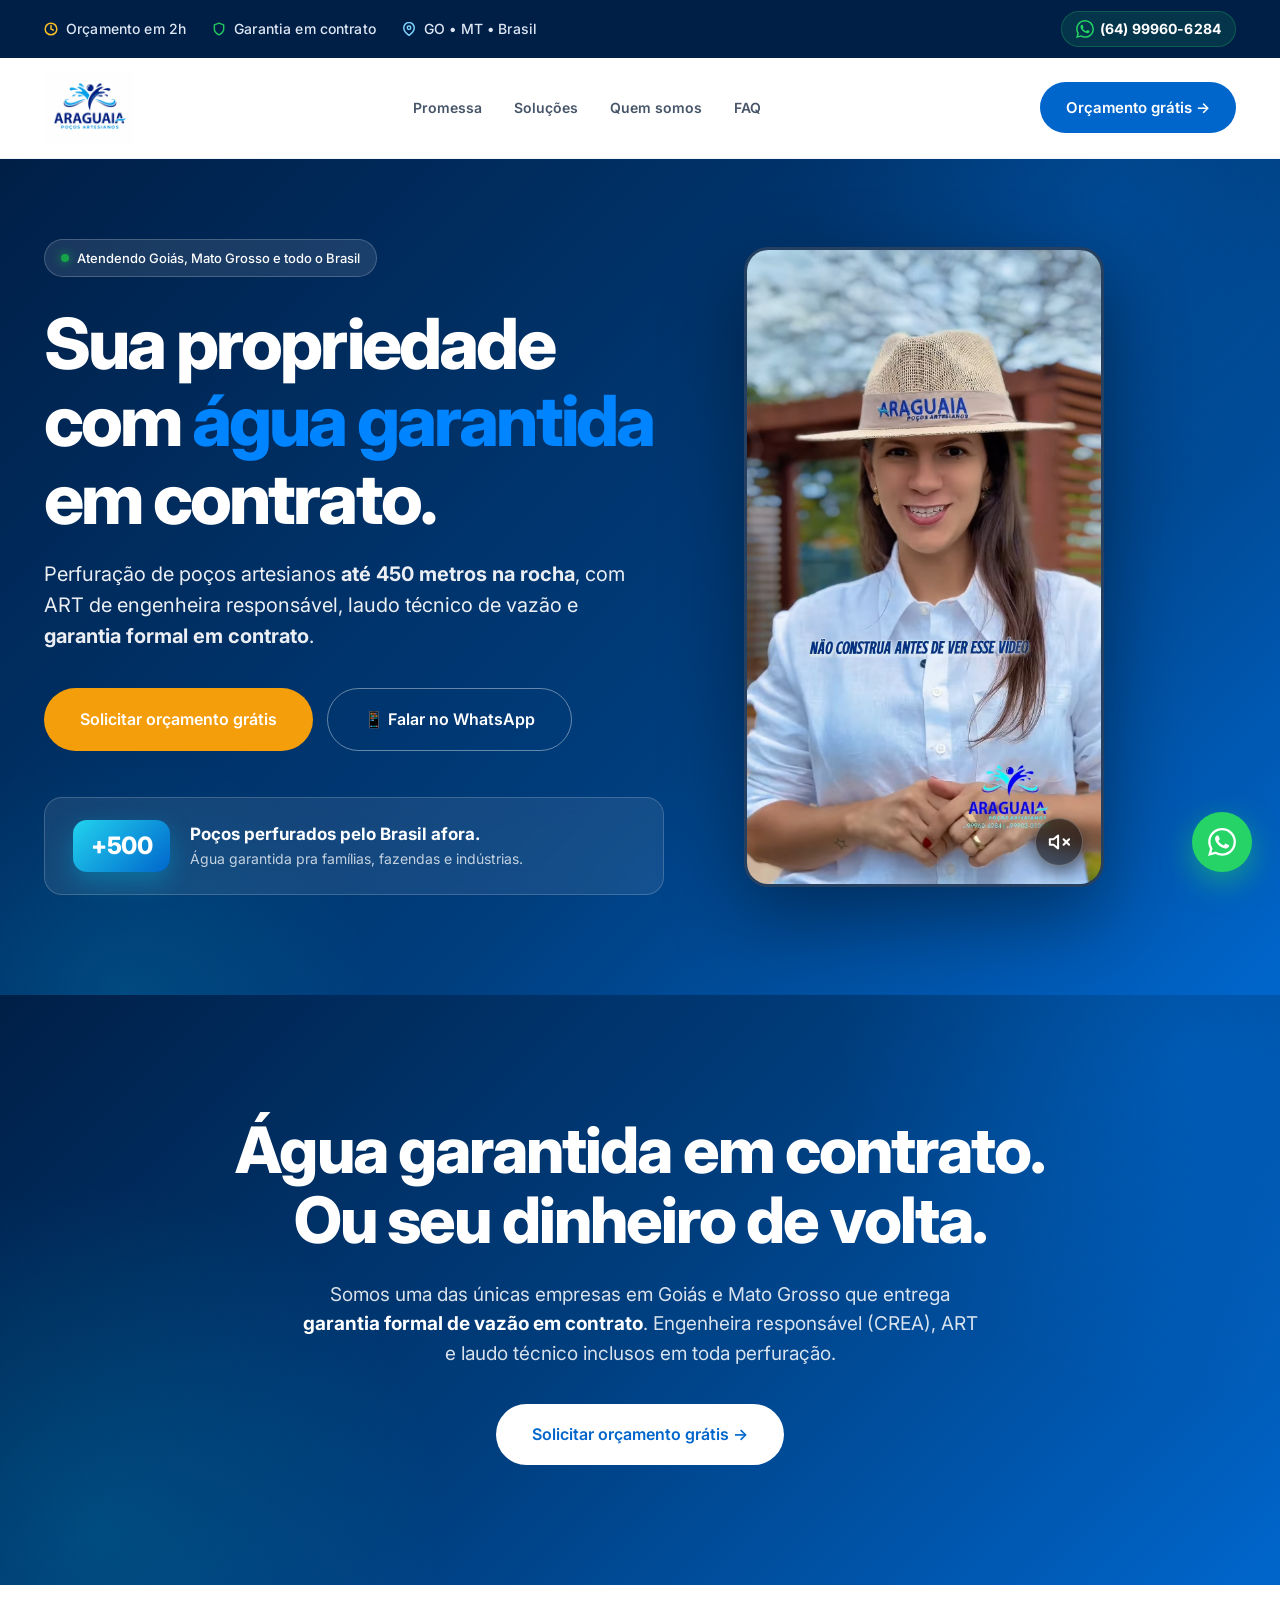
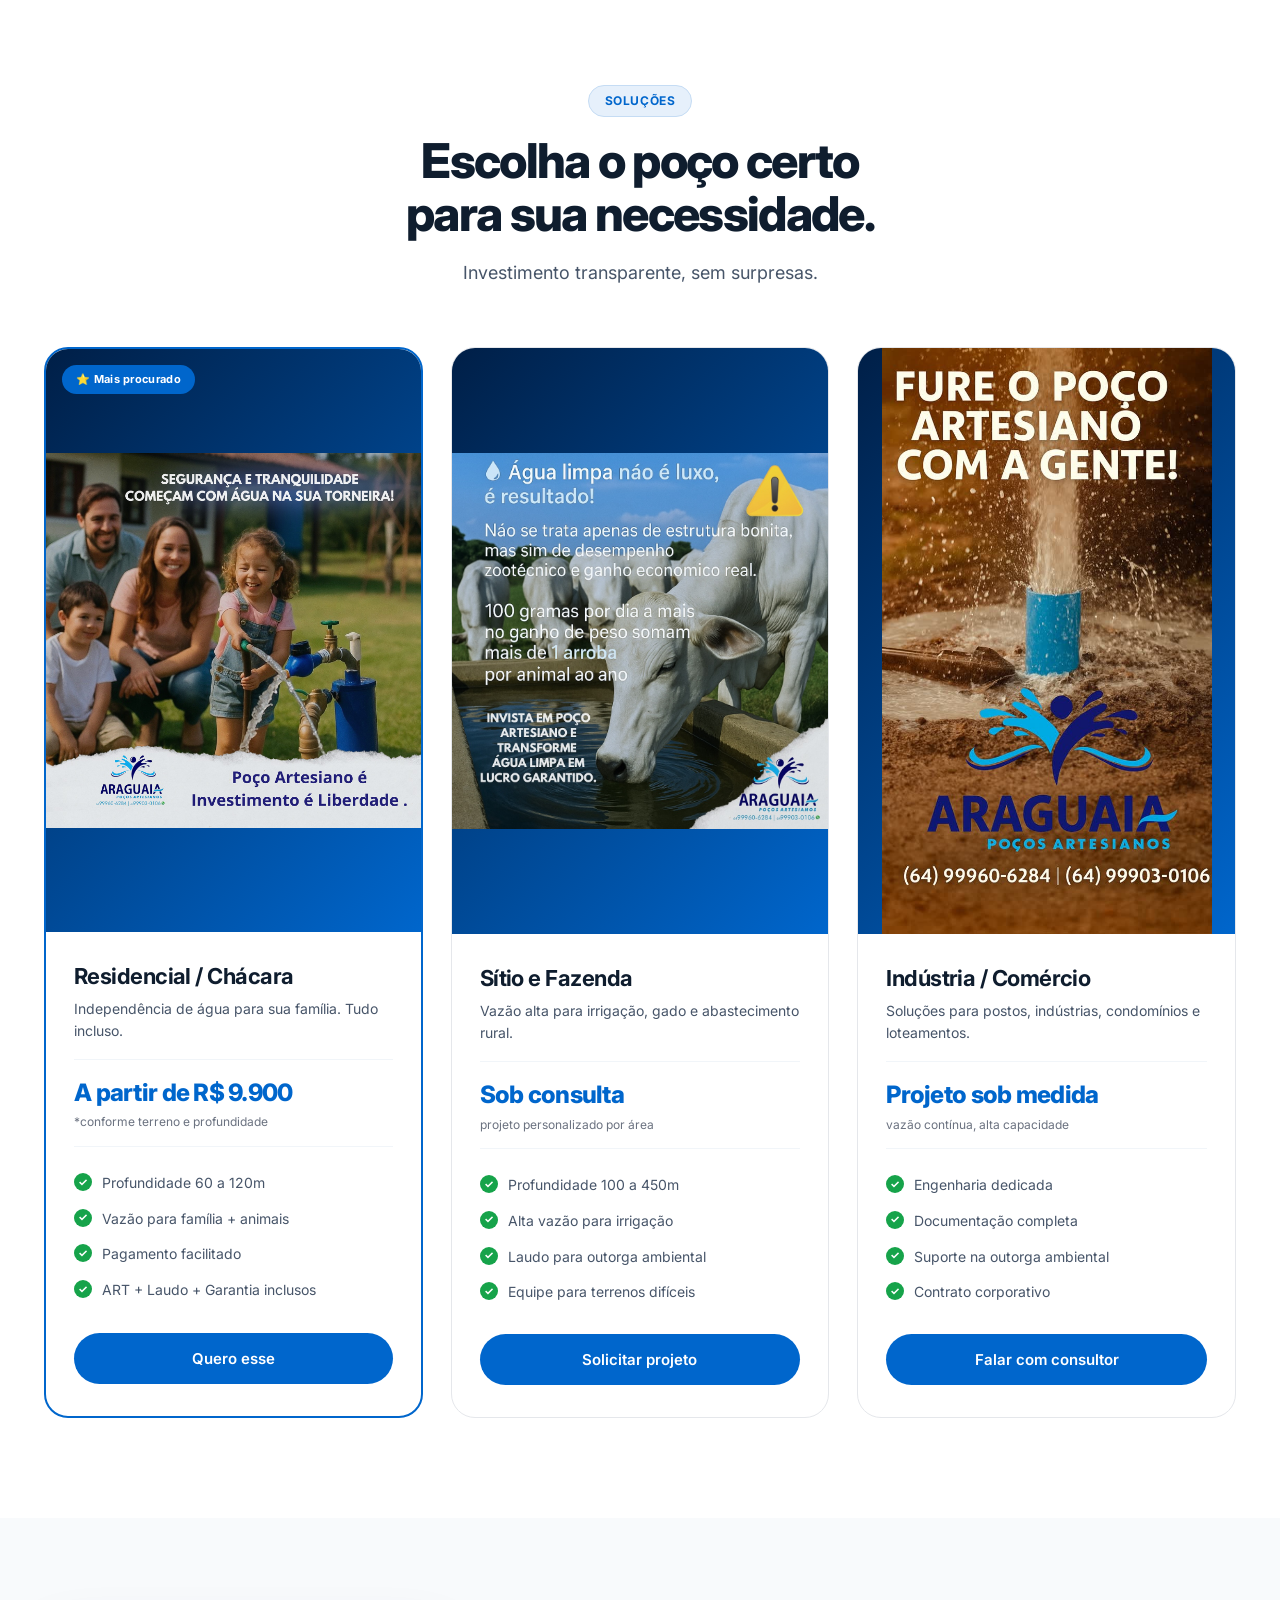
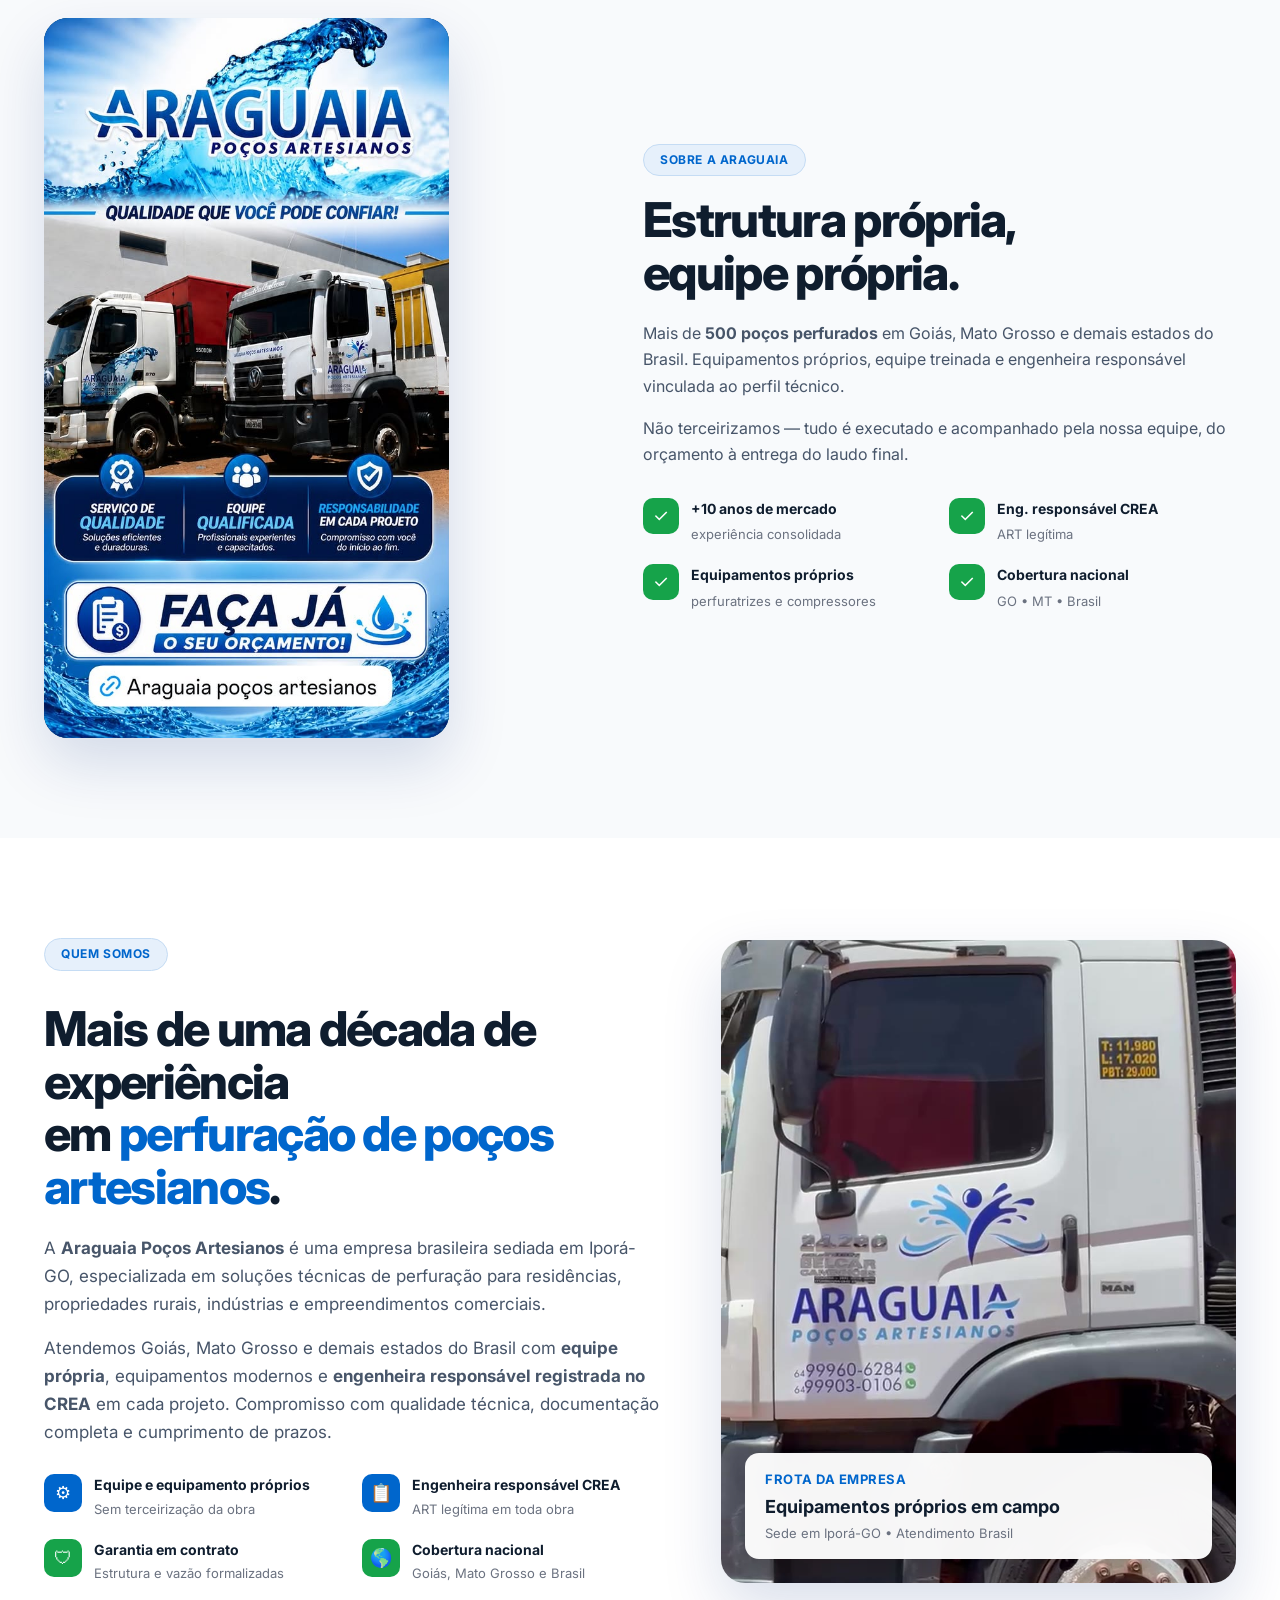
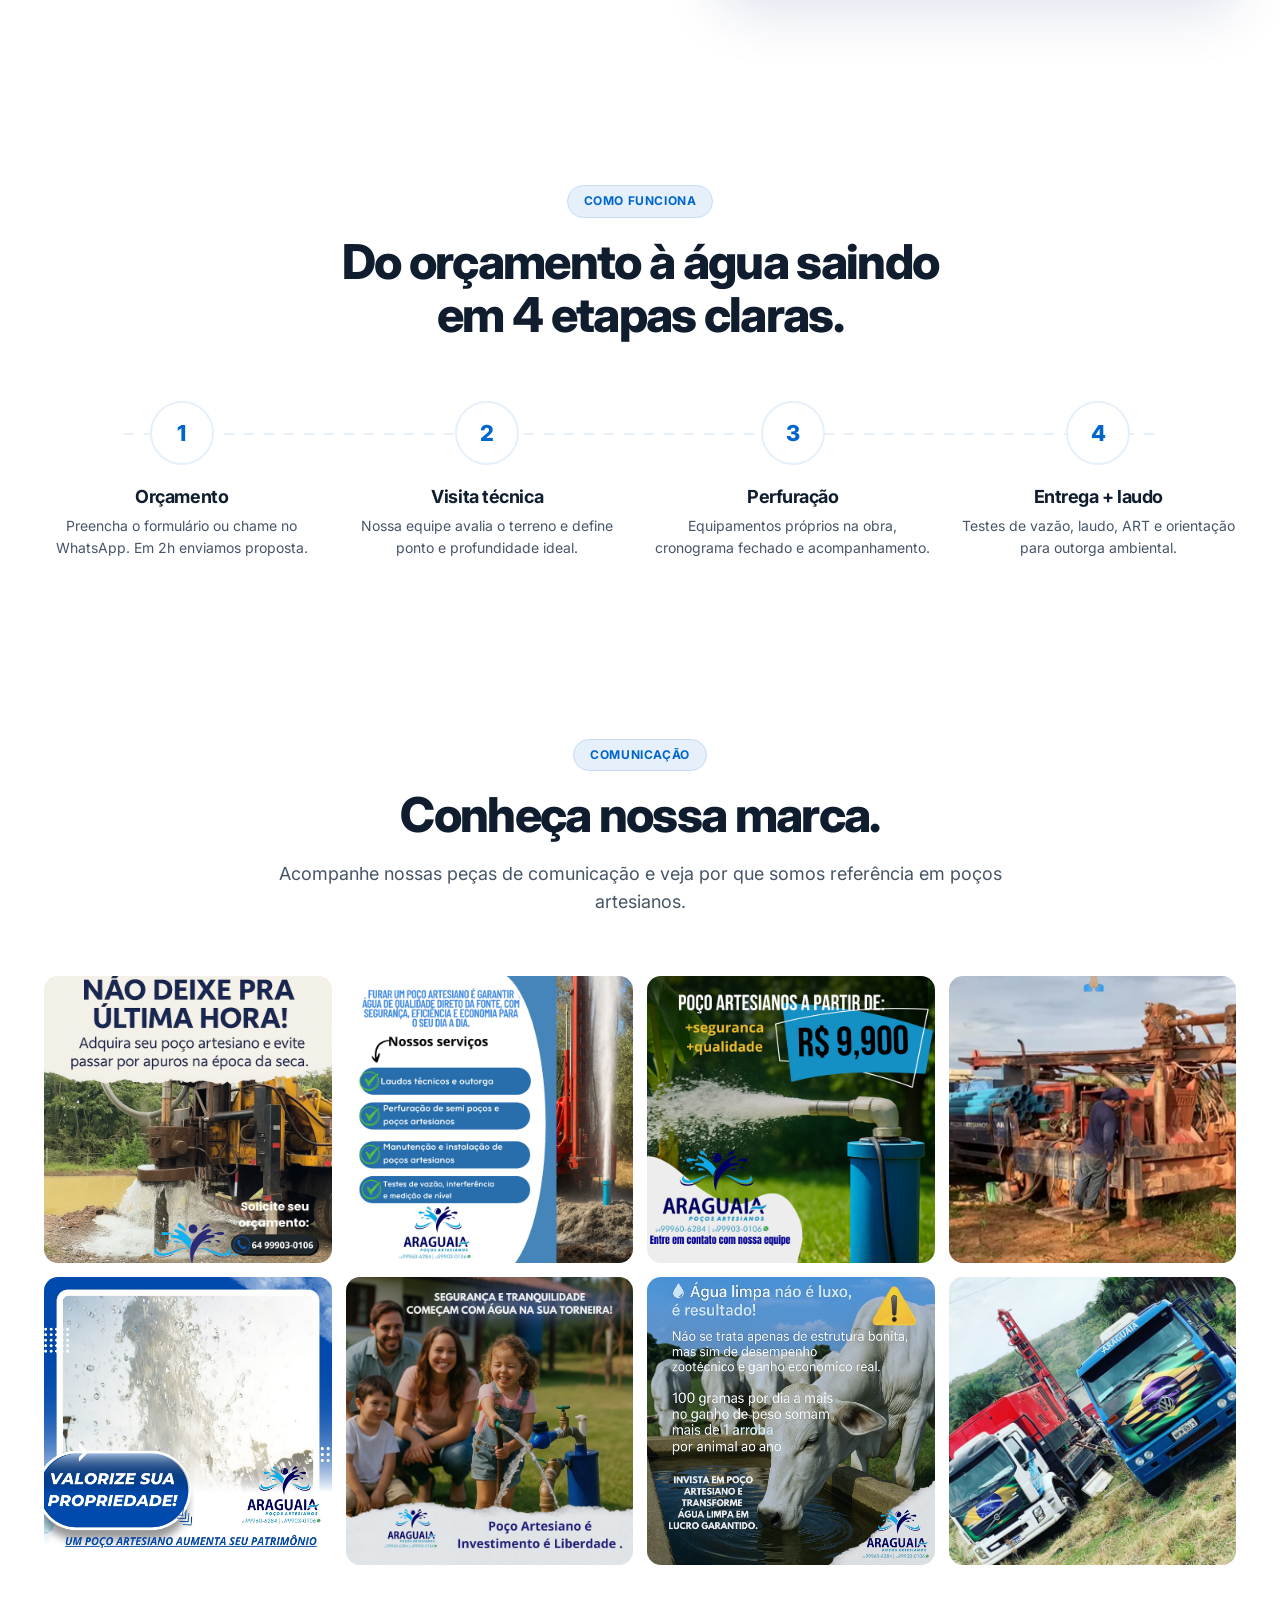
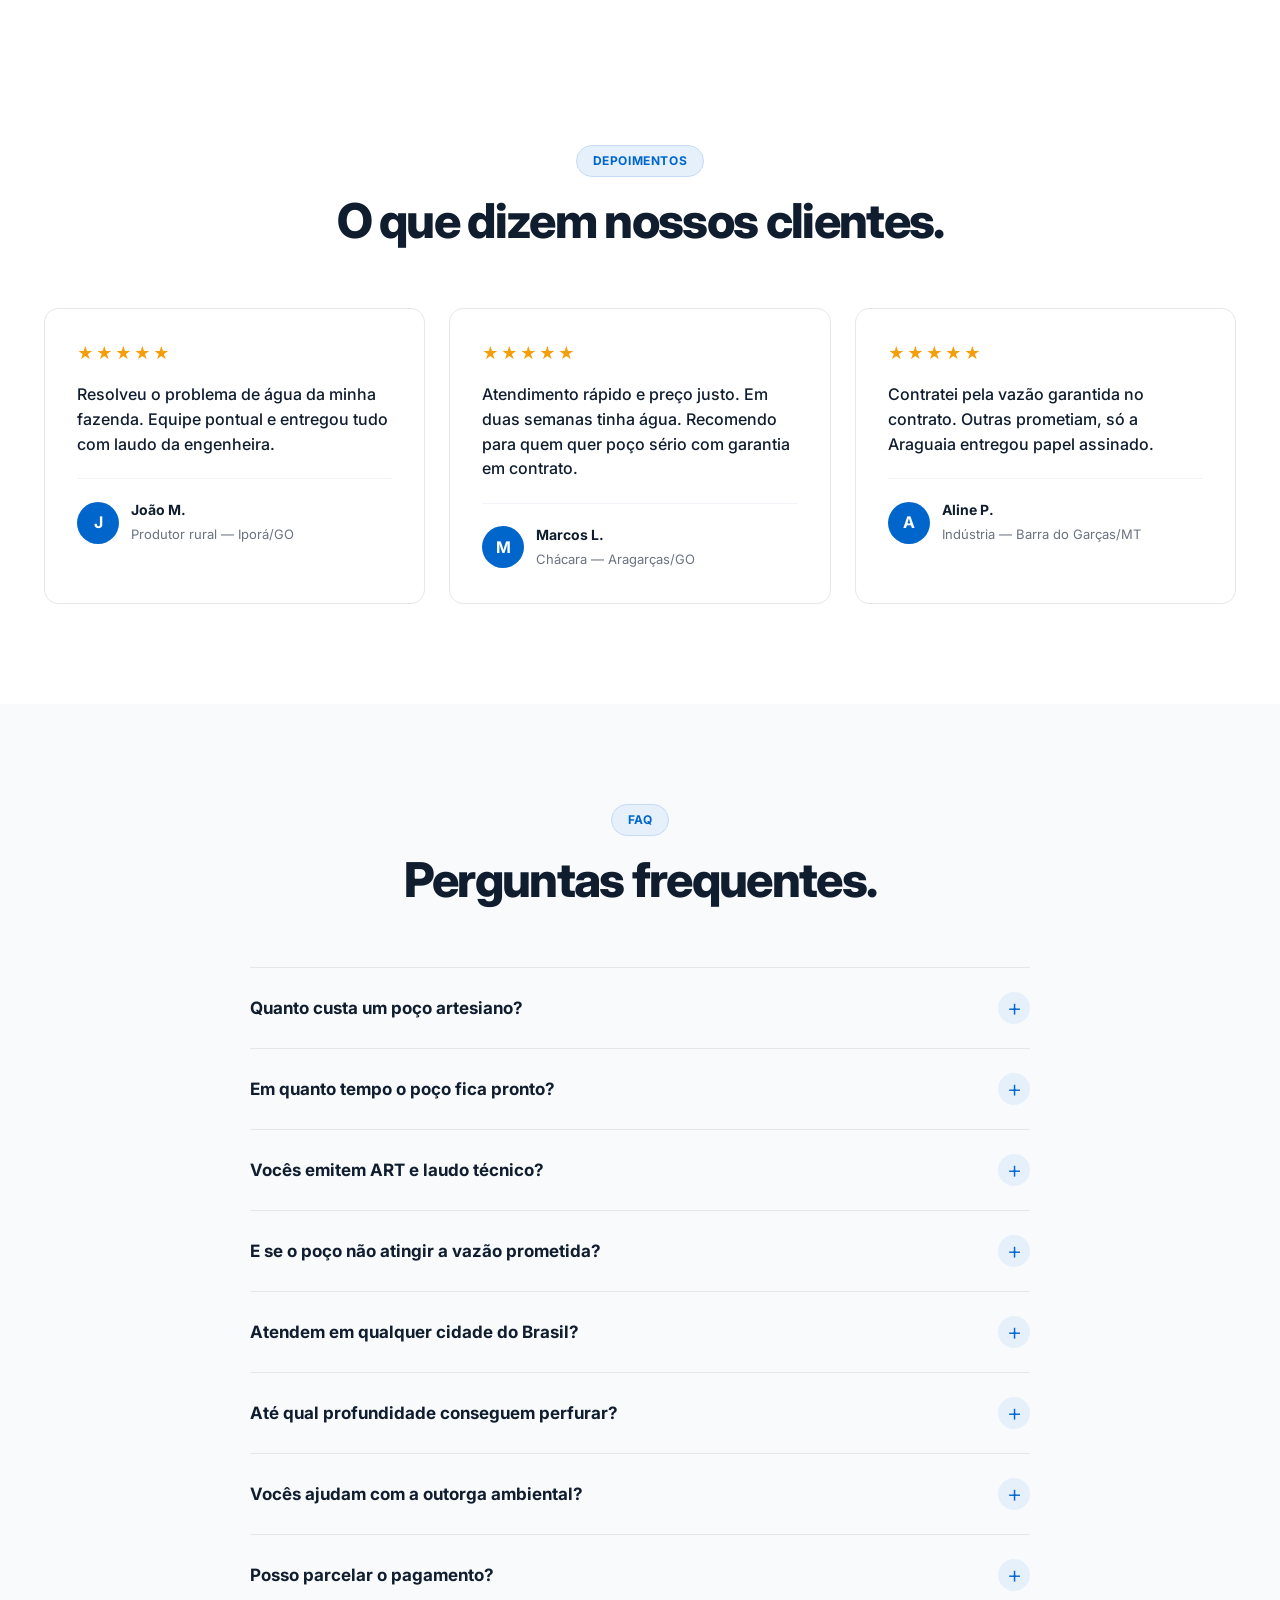
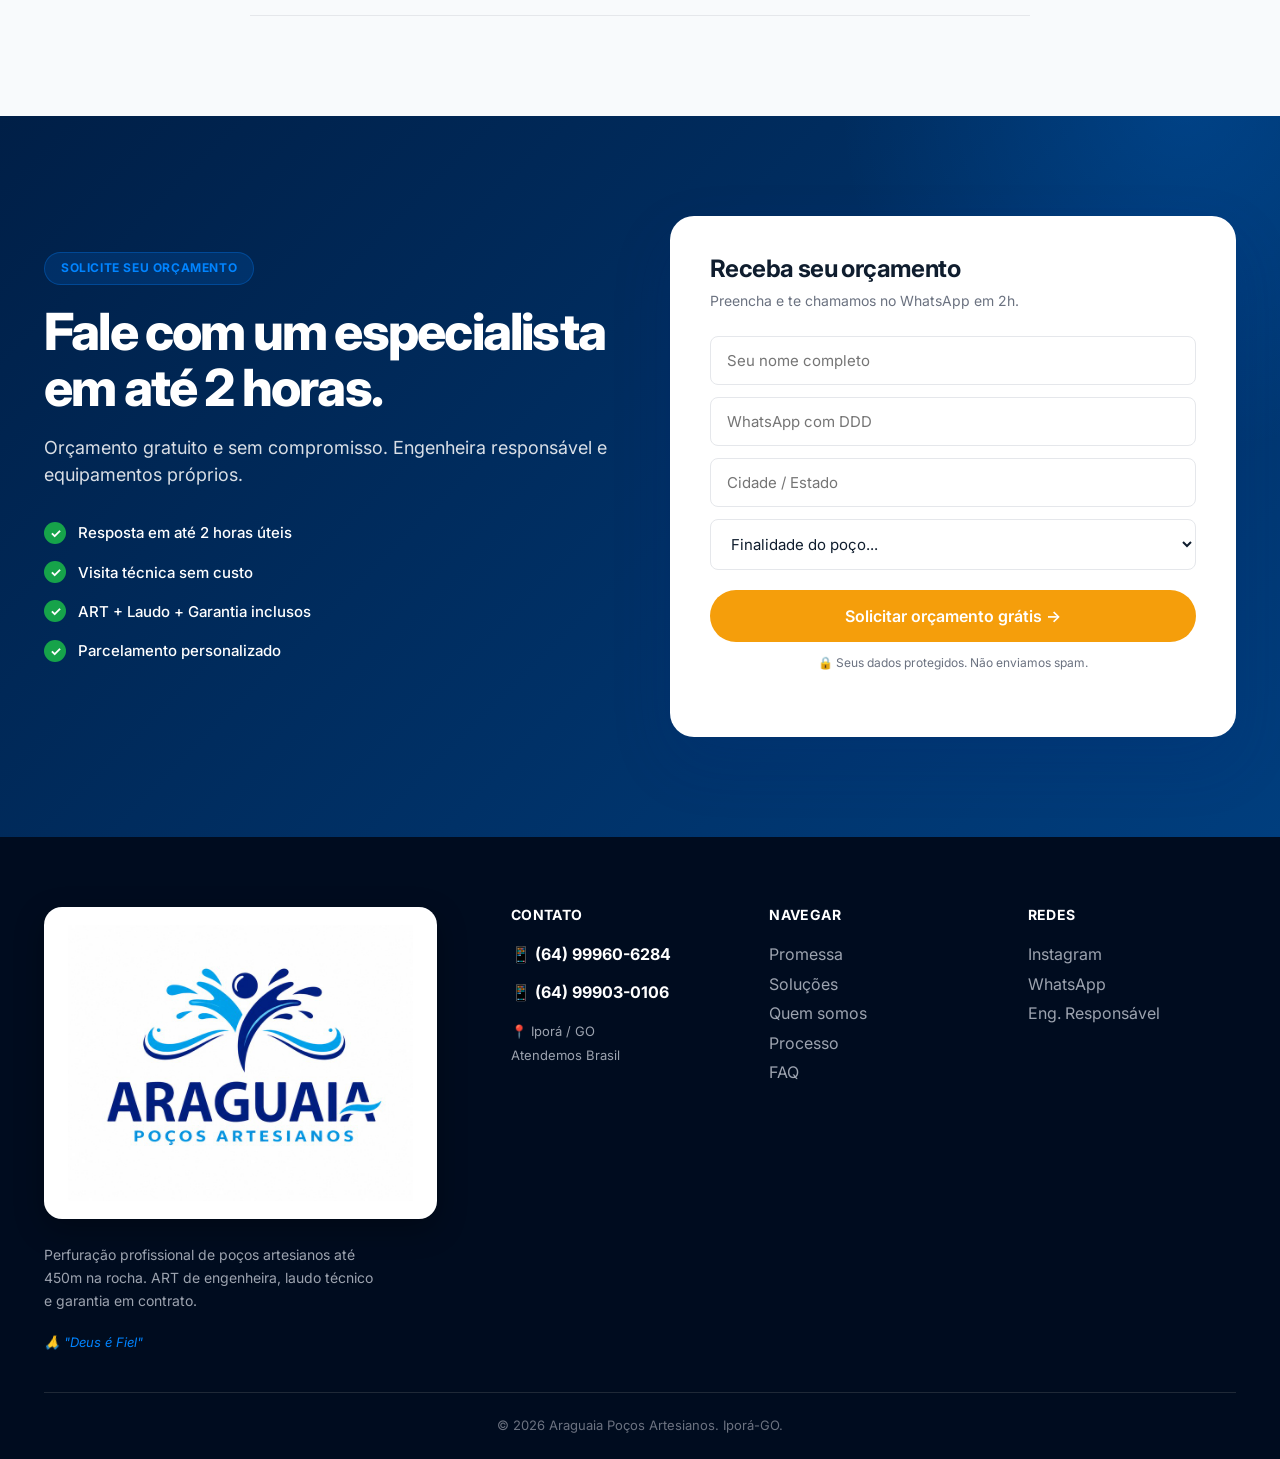
==== index.html @ 3c7f4fa6 "Add files via upload" ====
<!DOCTYPE html>
<html lang="pt-BR">
<head>
<meta charset="UTF-8">
<meta name="viewport" content="width=device-width, initial-scale=1.0">
<title>Araguaia Poços Artesianos | Perfuração até 450m com Garantia | GO + MT + BR</title>
<meta name="description" content="Perfuração de poços artesianos até 450m na rocha, com ART de engenheira, laudo de vazão e garantia em contrato. Goiás, Mato Grosso e Brasil. Orçamento em 2h.">
<meta name="robots" content="index, follow">
<link rel="canonical" href="https://araguaiapocos.com.br/">

<meta property="og:type" content="website">
<meta property="og:title" content="Araguaia Poços Artesianos | Perfuração até 450m com Garantia">
<meta property="og:description" content="Perfuração até 450m na rocha. ART + Laudo + Garantia em contrato.">
<meta property="og:image" content="https://araguaiapocos.com.br/imgs/hero-jato.jpg">
<link rel="icon" type="image/jpeg" href="logo.jpg">

<script type="application/ld+json">
{"@context":"https://schema.org","@type":"LocalBusiness","name":"Araguaia Poços Artesianos","image":"https://araguaiapocos.com.br/logo.jpg","telephone":"+5564999606284","url":"https://araguaiapocos.com.br/","address":{"@type":"PostalAddress","addressLocality":"Iporá","addressRegion":"GO","addressCountry":"BR"},"areaServed":[{"@type":"State","name":"Goiás"},{"@type":"State","name":"Mato Grosso"}],"priceRange":"$$","sameAs":["https://www.instagram.com/araguaia_pocos_artesianos"]}
</script>

<link rel="preconnect" href="https://fonts.googleapis.com">
<link rel="preconnect" href="https://fonts.gstatic.com" crossorigin>
<link href="https://fonts.googleapis.com/css2?family=Inter:wght@400;500;600;700;800&display=swap" rel="stylesheet">
<link rel="stylesheet" href="styles.css">

<!-- META PIXEL -->
<script>
!function(f,b,e,v,n,t,s){if(f.fbq)return;n=f.fbq=function(){n.callMethod?n.callMethod.apply(n,arguments):n.queue.push(arguments)};if(!f._fbq)f._fbq=n;n.push=n;n.loaded=!0;n.version='2.0';n.queue=[];t=b.createElement(e);t.async=!0;t.src=v;s=b.getElementsByTagName(e)[0];s.parentNode.insertBefore(t,s)}(window,document,'script','https://connect.facebook.net/en_US/fbevents.js');
fbq('init', 'PIXEL_ID'); fbq('track', 'PageView');
</script>
<noscript><img height="1" width="1" style="display:none" src="https://www.facebook.com/tr?id=PIXEL_ID&ev=PageView&noscript=1"></noscript>

<!-- GA -->
<script async src="https://www.googletagmanager.com/gtag/js?id=GA_ID"></script>
<script>
window.dataLayer = window.dataLayer || [];
function gtag(){dataLayer.push(arguments);}
gtag('js', new Date()); gtag('config', 'GA_ID'); gtag('config', 'AW-ADS_ID');
</script>
</head>
<body>

<div class="scroll-bar" id="scrollBar"></div>

<div class="topbar">
  <div class="wrap">
    <div class="topbar-info">
      <span><svg width="14" height="14" viewBox="0 0 24 24" fill="none" stroke="currentColor" stroke-width="2.5" stroke-linecap="round" stroke-linejoin="round" style="color:#fbbf24"><circle cx="12" cy="12" r="10"/><polyline points="12 6 12 12 16 14"/></svg> Orçamento em 2h</span>
      <span><svg width="14" height="14" viewBox="0 0 24 24" fill="none" stroke="currentColor" stroke-width="2.5" stroke-linecap="round" stroke-linejoin="round" style="color:#22c55e"><path d="M12 22s8-4 8-10V5l-8-3-8 3v7c0 6 8 10 8 10z"/></svg> Garantia em contrato</span>
      <span><svg width="14" height="14" viewBox="0 0 24 24" fill="none" stroke="currentColor" stroke-width="2.5" stroke-linecap="round" stroke-linejoin="round" style="color:#7dd3fc"><path d="M21 10c0 7-9 13-9 13s-9-6-9-13a9 9 0 0 1 18 0z"/><circle cx="12" cy="10" r="3"/></svg> GO • MT • Brasil</span>
    </div>
    <a href="https://wa.me/message/VCMNJ7SGMDHQE1" target="_blank" rel="noopener" onclick="trackClick('topbar_wpp')">
      <svg width="18" height="18" viewBox="0 0 24 24" fill="#25d366" style="vertical-align:-4px;margin-right:6px"><path d="M17.472 14.382c-.297-.149-1.758-.867-2.03-.967-.273-.099-.471-.148-.67.15-.197.297-.767.966-.94 1.164-.173.199-.347.223-.644.075-.297-.15-1.255-.463-2.39-1.475-.883-.788-1.48-1.761-1.653-2.059-.173-.297-.018-.458.13-.606.134-.133.298-.347.446-.52.149-.174.198-.298.298-.497.099-.198.05-.371-.025-.52-.075-.149-.669-1.612-.916-2.207-.242-.579-.487-.5-.669-.51-.173-.008-.371-.01-.57-.01-.198 0-.52.074-.792.372-.272.297-1.04 1.016-1.04 2.479 0 1.462 1.065 2.875 1.213 3.074.149.198 2.096 3.2 5.077 4.487.709.306 1.262.489 1.694.625.712.227 1.36.195 1.871.118.571-.085 1.758-.719 2.006-1.413.248-.694.248-1.289.173-1.413-.074-.124-.272-.198-.57-.347m-5.421 7.403h-.004a9.87 9.87 0 01-5.031-1.378l-.361-.214-3.741.982.998-3.648-.235-.374a9.86 9.86 0 01-1.51-5.26c.001-5.45 4.436-9.884 9.888-9.884 2.64 0 5.122 1.03 6.988 2.898a9.825 9.825 0 012.893 6.994c-.003 5.45-4.437 9.884-9.885 9.884m8.413-18.297A11.815 11.815 0 0012.05 0C5.495 0 .16 5.335.157 11.892c0 2.096.547 4.142 1.588 5.945L.057 24l6.305-1.654a11.882 11.882 0 005.683 1.448h.005c6.554 0 11.89-5.335 11.893-11.893a11.821 11.821 0 00-3.48-8.413"/></svg>
      (64) 99960-6284
    </a>
  </div>
</div>

<header class="hdr" id="hdr">
  <div class="wrap">
    <a href="#" class="logo-new" aria-label="Araguaia Poços Artesianos" style="display:flex;align-items:center;text-decoration:none">
      <img src="logo-nova.jpg" alt="Araguaia Poços Artesianos" style="height:72px;width:auto;display:block">
    </a>
    <nav class="nav-links">
      <a href="#promessa">Promessa</a>
      <a href="#solucoes">Soluções</a>
      <a href="#quem-somos">Quem somos</a>
      <a href="#faq">FAQ</a>
    </nav>
    <a href="#cta" class="btn btn-primary" onclick="trackClick('hdr_cta')">Orçamento grátis →</a>
  </div>
</header>

<!-- HERO COM TEXTO + VIDEO DA NAYARA À DIREITA -->
<section class="hero" style="min-height:auto;padding:80px 0 100px;background:linear-gradient(135deg,#001f47 0%,#003e7e 60%,#0066cc 100%);position:relative;overflow:hidden">
  <div style="position:absolute;top:-30%;right:-10%;width:600px;height:600px;background:radial-gradient(circle,rgba(0,131,255,.2) 0,transparent 70%);border-radius:50%;z-index:0"></div>
  <div style="position:absolute;bottom:-30%;left:-10%;width:500px;height:500px;background:radial-gradient(circle,rgba(0,184,217,.15) 0,transparent 70%);border-radius:50%;z-index:0"></div>
  <div class="hero-wrap wrap" style="position:relative;z-index:2">
    <div style="display:grid;grid-template-columns:1.3fr 1fr;gap:60px;align-items:center">
      <div class="hero-content">
        <span class="hero-tag"><span class="dot"></span> Atendendo Goiás, Mato Grosso e todo o Brasil</span>
        <h1>Sua propriedade<br>com <span class="destaque">água garantida</span><br>em contrato.</h1>
        <p class="hero-lead">Perfuração de poços artesianos <strong>até 450 metros na rocha</strong>, com ART de engenheira responsável, laudo técnico de vazão e <strong>garantia formal em contrato</strong>.</p>
        <div class="hero-ctas">
          <a href="#cta" class="btn btn-laranja btn-lg" onclick="trackClick('hero_orc')">Solicitar orçamento grátis</a>
          <a href="https://wa.me/message/VCMNJ7SGMDHQE1" class="btn btn-ghost btn-lg" target="_blank" rel="noopener" onclick="trackClick('hero_wpp')">📱 Falar no WhatsApp</a>
        </div>
        <div style="margin-top:36px;background:rgba(255,255,255,.08);backdrop-filter:blur(12px);border:1px solid rgba(255,255,255,.18);border-radius:18px;padding:22px 28px;display:flex;align-items:center;gap:20px;max-width:620px">
          <div style="background:linear-gradient(135deg,#22d3ee 0%,#0066cc 100%);color:#fff;font-size:24px;font-weight:800;padding:14px 18px;border-radius:14px;letter-spacing:-.02em;line-height:1;flex-shrink:0;box-shadow:0 10px 24px rgba(0,184,217,.35)">+500</div>
          <div>
            <div style="font-size:17px;font-weight:700;color:#fff;line-height:1.3">Poços perfurados pelo Brasil afora.</div>
            <div style="font-size:14px;color:rgba(255,255,255,.75);margin-top:4px;line-height:1.4">Água garantida pra famílias, fazendas e indústrias.</div>
          </div>
        </div>
      </div>
      <div class="hero-video-wrap" style="position:relative;aspect-ratio:9/16;max-height:640px;border-radius:24px;overflow:hidden;box-shadow:0 30px 80px rgba(0,0,0,.4);border:3px solid rgba(255,255,255,.15);background:#001f47">
        <video id="heroVideo" autoplay muted playsinline webkit-playsinline preload="auto" poster="imgs/dona-nayara.jpg" style="width:100%;height:100%;object-fit:cover;display:block;background:#000;cursor:pointer" onclick="togglePlayPause()" onended="onVideoEnded()">
          <source src="video-dona.mp4" type="video/mp4">
        </video>
        <button id="playPauseBtn" type="button" onclick="togglePlayPause()" aria-label="Pausar vídeo" title="Pausar vídeo" style="position:absolute;top:50%;left:50%;transform:translate(-50%,-50%);width:88px;height:88px;border-radius:50%;border:2px solid rgba(255,255,255,.5);background:rgba(0,0,0,.5);color:#fff;backdrop-filter:blur(10px);-webkit-backdrop-filter:blur(10px);cursor:pointer;display:flex;align-items:center;justify-content:center;box-shadow:0 10px 30px rgba(0,0,0,.5);opacity:0;transition:opacity .25s ease,transform .15s ease;z-index:4;pointer-events:none">
          <svg id="playPauseIcon" width="40" height="40" viewBox="0 0 24 24" fill="currentColor"><rect x="6" y="4" width="4" height="16"/><rect x="14" y="4" width="4" height="16"/></svg>
        </button>
        <button id="soundToggle" type="button" onclick="event.stopPropagation();toggleSound(this)" aria-label="Ativar som" title="Ativar som" style="position:absolute;bottom:18px;right:18px;width:48px;height:48px;border-radius:50%;border:1px solid rgba(255,255,255,.25);background:rgba(0,0,0,.55);color:#fff;backdrop-filter:blur(8px);-webkit-backdrop-filter:blur(8px);cursor:pointer;display:flex;align-items:center;justify-content:center;box-shadow:0 6px 18px rgba(0,0,0,.45);transition:transform .15s ease,background .2s ease;z-index:5">
          <svg id="soundIcon" width="22" height="22" viewBox="0 0 24 24" fill="none" stroke="currentColor" stroke-width="2.2" stroke-linecap="round" stroke-linejoin="round"><polygon points="11 5 6 9 2 9 2 15 6 15 11 19 11 5"/><line x1="23" y1="9" x2="17" y2="15"/><line x1="17" y1="9" x2="23" y2="15"/></svg>
        </button>
      </div>
    </div>
  </div>
</section>

<!-- PROMESSA -->
<section class="promessa" id="promessa">
  <div class="wrap">
    <h2 class="reveal">Água garantida em contrato.<br>Ou seu dinheiro de volta.</h2>
    <p class="reveal reveal-d1">Somos uma das únicas empresas em Goiás e Mato Grosso que entrega <strong style="color:#fff">garantia formal de vazão em contrato</strong>. Engenheira responsável (CREA), ART e laudo técnico inclusos em toda perfuração.</p>
    <a href="#cta" class="btn btn-light btn-lg reveal reveal-d2" onclick="trackClick('promessa_cta')">Solicitar orçamento grátis →</a>
  </div>
</section>

<!-- SOLUÇÕES (3 cards com FOTO REAL) -->
<section id="solucoes">
  <div class="wrap">
    <div class="sec-head reveal">
      <span class="sec-tag">Soluções</span>
      <h2>Escolha o poço certo<br>para sua necessidade.</h2>
      <p>Investimento transparente, sem surpresas.</p>
    </div>
    <div class="solucoes">
      <div class="sol dest reveal reveal-d1">
        <div class="sol-tag">⭐ Mais procurado</div>
        <div class="sol-img"><img src="imgs/post-familia.jpg" alt="Família com água própria em casa"></div>
        <div class="sol-body">
          <h3>Residencial / Chácara</h3>
          <p class="sol-desc">Independência de água para sua família. Tudo incluso.</p>
          <div class="sol-preco"><span class="v">A partir de R$ 9.900</span><small>*conforme terreno e profundidade</small></div>
          <ul>
            <li>Profundidade 60 a 120m</li>
            <li>Vazão para família + animais</li>
            <li>Pagamento facilitado</li>
            <li>ART + Laudo + Garantia inclusos</li>
          </ul>
          <a href="#cta" class="btn btn-primary" onclick="trackClick('sol_res')">Quero esse</a>
        </div>
      </div>
      <div class="sol reveal reveal-d2">
        <div class="sol-img"><img src="imgs/post-fazenda.jpg" alt="Água para fazenda — gado bebendo água com ROI zootécnico"></div>
        <div class="sol-body">
          <h3>Sítio e Fazenda</h3>
          <p class="sol-desc">Vazão alta para irrigação, gado e abastecimento rural.</p>
          <div class="sol-preco"><span class="v">Sob consulta</span><small>projeto personalizado por área</small></div>
          <ul>
            <li>Profundidade 100 a 450m</li>
            <li>Alta vazão para irrigação</li>
            <li>Laudo para outorga ambiental</li>
            <li>Equipe para terrenos difíceis</li>
          </ul>
          <a href="#cta" class="btn btn-primary" onclick="trackClick('sol_rural')">Solicitar projeto</a>
        </div>
      </div>
      <div class="sol reveal reveal-d3">
        <div class="sol-img"><img src="imgs/post-industria.jpg" alt="Fure o poço artesiano com a Araguaia — soluções industriais"></div>
        <div class="sol-body">
          <h3>Indústria / Comércio</h3>
          <p class="sol-desc">Soluções para postos, indústrias, condomínios e loteamentos.</p>
          <div class="sol-preco"><span class="v">Projeto sob medida</span><small>vazão contínua, alta capacidade</small></div>
          <ul>
            <li>Engenharia dedicada</li>
            <li>Documentação completa</li>
            <li>Suporte na outorga ambiental</li>
            <li>Contrato corporativo</li>
          </ul>
          <a href="#cta" class="btn btn-primary" onclick="trackClick('sol_ind')">Falar com consultor</a>
        </div>
      </div>
    </div>
  </div>
</section>

<!-- SOBRE (caminhão com logo + texto) -->
<section class="bg-soft">
  <div class="wrap">
    <div class="sobre">
      <div class="sobre-img reveal" style="aspect-ratio:9/16;max-height:720px;background:#0a4a7a"><img src="imgs/post-qualidade.jpg" alt="Araguaia Poços Artesianos — Frota e Qualidade Garantida" style="object-fit:contain;background:#0a4a7a"></div>
      <div class="reveal reveal-d1">
        <span class="sec-tag">Sobre a Araguaia</span>
        <h2>Estrutura própria,<br>equipe própria.</h2>
        <p>Mais de <strong>500 poços perfurados</strong> em Goiás, Mato Grosso e demais estados do Brasil. Equipamentos próprios, equipe treinada e engenheira responsável vinculada ao perfil técnico.</p>
        <p>Não terceirizamos — tudo é executado e acompanhado pela nossa equipe, do orçamento à entrega do laudo final.</p>
        <div class="sobre-trust">
          <div class="it"><div class="ic">✓</div><div><b>+10 anos de mercado</b><small>experiência consolidada</small></div></div>
          <div class="it"><div class="ic">✓</div><div><b>Eng. responsável CREA</b><small>ART legítima</small></div></div>
          <div class="it"><div class="ic">✓</div><div><b>Equipamentos próprios</b><small>perfuratrizes e compressores</small></div></div>
          <div class="it"><div class="ic">✓</div><div><b>Cobertura nacional</b><small>GO • MT • Brasil</small></div></div>
        </div>
      </div>
    </div>
  </div>
</section>

<!-- QUEM SOMOS - Texto esquerda (fundo branco) + Vídeo da dona direita -->
<section id="quem-somos" style="background:#fff;padding:100px 0">
  <div class="wrap">
    <div class="sobre reveal" style="grid-template-columns:1.2fr 1fr;gap:60px;align-items:center">
      <div>
        <span class="sec-tag">Quem somos</span>
        <h2 style="margin-top:14px">Mais de uma década de experiência<br>em <span style="color:var(--azul-primary)">perfuração de poços artesianos</span>.</h2>
        <p style="margin-top:18px;font-size:17px;line-height:1.65">A <strong>Araguaia Poços Artesianos</strong> é uma empresa brasileira sediada em Iporá-GO, especializada em soluções técnicas de perfuração para residências, propriedades rurais, indústrias e empreendimentos comerciais.</p>
        <p style="font-size:17px;line-height:1.65">Atendemos Goiás, Mato Grosso e demais estados do Brasil com <strong>equipe própria</strong>, equipamentos modernos e <strong>engenheira responsável registrada no CREA</strong> em cada projeto. Compromisso com qualidade técnica, documentação completa e cumprimento de prazos.</p>
        <div style="display:grid;grid-template-columns:1fr 1fr;gap:18px;margin-top:28px">
          <div style="display:flex;align-items:start;gap:12px"><div style="width:38px;height:38px;background:var(--azul-primary);color:#fff;border-radius:10px;display:inline-flex;align-items:center;justify-content:center;font-size:18px;flex-shrink:0">⚙</div><div><b style="display:block;font-size:14px;color:var(--texto)">Equipe e equipamento próprios</b><small style="color:var(--texto-3);font-size:13px">Sem terceirização da obra</small></div></div>
          <div style="display:flex;align-items:start;gap:12px"><div style="width:38px;height:38px;background:var(--azul-primary);color:#fff;border-radius:10px;display:inline-flex;align-items:center;justify-content:center;font-size:18px;flex-shrink:0">📋</div><div><b style="display:block;font-size:14px;color:var(--texto)">Engenheira responsável CREA</b><small style="color:var(--texto-3);font-size:13px">ART legítima em toda obra</small></div></div>
          <div style="display:flex;align-items:start;gap:12px"><div style="width:38px;height:38px;background:var(--verde);color:#fff;border-radius:10px;display:inline-flex;align-items:center;justify-content:center;font-size:18px;flex-shrink:0">🛡</div><div><b style="display:block;font-size:14px;color:var(--texto)">Garantia em contrato</b><small style="color:var(--texto-3);font-size:13px">Estrutura e vazão formalizadas</small></div></div>
          <div style="display:flex;align-items:start;gap:12px"><div style="width:38px;height:38px;background:var(--verde);color:#fff;border-radius:10px;display:inline-flex;align-items:center;justify-content:center;font-size:18px;flex-shrink:0">🌎</div><div><b style="display:block;font-size:14px;color:var(--texto)">Cobertura nacional</b><small style="color:var(--texto-3);font-size:13px">Goiás, Mato Grosso e Brasil</small></div></div>
        </div>
      </div>
      <div style="position:relative;aspect-ratio:4/5;border-radius:var(--radius-lg);overflow:hidden;box-shadow:var(--shadow-lg)">
        <img src="imgs/caminhao-logo.jpg" alt="Caminhão MAN Araguaia Poços Artesianos com logo grande" style="width:100%;height:100%;object-fit:cover;display:block">
        <div style="position:absolute;bottom:24px;left:24px;right:24px;background:rgba(255,255,255,.96);backdrop-filter:blur(20px);border-radius:14px;padding:16px 20px;box-shadow:0 10px 30px rgba(0,0,0,.15)">
          <div style="font-size:13px;color:var(--azul-primary);font-weight:700;letter-spacing:.5px;text-transform:uppercase;margin-bottom:4px">Frota da empresa</div>
          <div style="font-size:18px;font-weight:700;color:var(--texto)">Equipamentos próprios em campo</div>
          <div style="font-size:13px;color:var(--texto-3);margin-top:2px">Sede em Iporá-GO • Atendimento Brasil</div>
        </div>
      </div>
    </div>
  </div>
</section>

<!-- PROCESSO -->
<section>
  <div class="wrap">
    <div class="sec-head reveal">
      <span class="sec-tag">Como funciona</span>
      <h2>Do orçamento à água saindo<br>em 4 etapas claras.</h2>
    </div>
    <div class="processo">
      <div class="passo reveal reveal-d1"><div class="passo-num">1</div><h3>Orçamento</h3><p>Preencha o formulário ou chame no WhatsApp. Em 2h enviamos proposta.</p></div>
      <div class="passo reveal reveal-d2"><div class="passo-num">2</div><h3>Visita técnica</h3><p>Nossa equipe avalia o terreno e define ponto e profundidade ideal.</p></div>
      <div class="passo reveal reveal-d3"><div class="passo-num">3</div><h3>Perfuração</h3><p>Equipamentos próprios na obra, cronograma fechado e acompanhamento.</p></div>
      <div class="passo reveal reveal-d3"><div class="passo-num">4</div><h3>Entrega + laudo</h3><p>Testes de vazão, laudo, ART e orientação para outorga ambiental.</p></div>
    </div>
  </div>
</section>

<!-- ACOMPANHE NOSSA COMUNICAÇÃO (posts de marketing + 1 story de fé) -->
<section style="background:#fff;padding:80px 0">
  <div class="wrap">
    <div class="sec-head reveal">
      <span class="sec-tag">Comunicação</span>
      <h2>Conheça nossa marca.</h2>
      <p>Acompanhe nossas peças de comunicação e veja por que somos referência em poços artesianos.</p>
    </div>
    <div class="galeria reveal" style="grid-template-columns:repeat(4,1fr)">
      <div class="gal"><img src="imgs/post-urgencia.jpg" alt="Não deixe pra última hora — Araguaia"></div>
      <div class="gal"><img src="imgs/post-servicos.jpg" alt="Nossos serviços"></div>
      <div class="gal"><img src="imgs/post-preco.jpg" alt="Poços a partir de R$ 9.900"></div>
      <div class="gal"><img src="imgs/story-protecao-deus.jpg" alt="Os trabalhos não param — Proteção de Deus"></div>
      <div class="gal"><img src="imgs/post-patrimonio.jpg" alt="Valorize sua propriedade"></div>
      <div class="gal"><img src="imgs/post-familia.jpg" alt="Segurança e tranquilidade com água"></div>
      <div class="gal"><img src="imgs/post-fazenda.jpg" alt="Água limpa não é luxo, é resultado"></div>
      <div class="gal"><img src="imgs/post-caminhoes.jpg" alt="Frota Araguaia Brasil"></div>
    </div>
  </div>
</section>


<!-- DEPOIMENTOS -->
<section>
  <div class="wrap">
    <div class="sec-head reveal">
      <span class="sec-tag">Depoimentos</span>
      <h2>O que dizem nossos clientes.</h2>
    </div>
    <div class="depos">
      <div class="depo reveal reveal-d1">
        <div class="estrelas">★★★★★</div>
        <p class="fala">Resolveu o problema de água da minha fazenda. Equipe pontual e entregou tudo com laudo da engenheira.</p>
        <div class="autor"><div class="av">J</div><div><b>João M.</b><small>Produtor rural — Iporá/GO</small></div></div>
      </div>
      <div class="depo reveal reveal-d2">
        <div class="estrelas">★★★★★</div>
        <p class="fala">Atendimento rápido e preço justo. Em duas semanas tinha água. Recomendo para quem quer poço sério com garantia em contrato.</p>
        <div class="autor"><div class="av">M</div><div><b>Marcos L.</b><small>Chácara — Aragarças/GO</small></div></div>
      </div>
      <div class="depo reveal reveal-d3">
        <div class="estrelas">★★★★★</div>
        <p class="fala">Contratei pela vazão garantida no contrato. Outras prometiam, só a Araguaia entregou papel assinado.</p>
        <div class="autor"><div class="av">A</div><div><b>Aline P.</b><small>Indústria — Barra do Garças/MT</small></div></div>
      </div>
    </div>
  </div>
</section>

<!-- FAQ -->
<section id="faq" class="bg-soft">
  <div class="wrap">
    <div class="sec-head reveal"><span class="sec-tag">FAQ</span><h2>Perguntas frequentes.</h2></div>
    <div class="faq-grid">
      <details class="faq-item reveal"><summary>Quanto custa um poço artesiano?</summary><p>Depende da profundidade, tipo de solo e finalidade. Residenciais começam a partir de R$ 9.900 (com ART, laudo e garantia). Para sítio, fazenda ou indústria, valor personalizado conforme área e vazão.</p></details>
      <details class="faq-item reveal"><summary>Em quanto tempo o poço fica pronto?</summary><p>Em média 5 a 15 dias úteis a partir da visita técnica, dependendo da profundidade e tipo de terreno.</p></details>
      <details class="faq-item reveal"><summary>Vocês emitem ART e laudo técnico?</summary><p>Sim. Laudo técnico de vazão e ART assinada por engenheira registrada no CREA — essencial para outorga junto à Semad/GO, Sema/MT e demais órgãos.</p></details>
      <details class="faq-item reveal"><summary>E se o poço não atingir a vazão prometida?</summary><p>Trabalhamos com garantia formalizada em contrato. Condições claras na proposta — você não fica com prejuízo se algo sair do previsto.</p></details>
      <details class="faq-item reveal"><summary>Atendem em qualquer cidade do Brasil?</summary><p>Sim. Prioritariamente Goiás e Mato Grosso, mas também outros estados sob projeto.</p></details>
      <details class="faq-item reveal"><summary>Até qual profundidade conseguem perfurar?</summary><p>Capacidade técnica de até <strong>450 metros na rocha</strong>. Atendemos terrenos onde outras empresas não conseguem chegar.</p></details>
      <details class="faq-item reveal"><summary>Vocês ajudam com a outorga ambiental?</summary><p>Sim. Orientamos sobre o processo e fornecemos toda documentação técnica necessária.</p></details>
      <details class="faq-item reveal"><summary>Posso parcelar o pagamento?</summary><p>Sim. Condições personalizadas — fale com nosso consultor pelo WhatsApp.</p></details>
    </div>
  </div>
</section>

<!-- CTA FINAL COM FORM -->
<section id="cta" class="cta-final">
  <div class="wrap">
    <div class="cta-final-grid">
      <div class="reveal">
        <span class="sec-tag" style="background:rgba(0,131,255,.15);color:var(--azul-bright);border-color:rgba(0,131,255,.3)">Solicite seu orçamento</span>
        <h2>Fale com um especialista<br>em até 2 horas.</h2>
        <p>Orçamento gratuito e sem compromisso. Engenheira responsável e equipamentos próprios.</p>
        <ul class="cta-final-bullets">
          <li>Resposta em até 2 horas úteis</li>
          <li>Visita técnica sem custo</li>
          <li>ART + Laudo + Garantia inclusos</li>
          <li>Parcelamento personalizado</li>
        </ul>
      </div>
      <form class="cta-form reveal reveal-d1" onsubmit="return enviarLead(event)">
        <h3>Receba seu orçamento</h3>
        <p class="sub">Preencha e te chamamos no WhatsApp em 2h.</p>
        <input type="text" name="nome" placeholder="Seu nome completo" required>
        <input type="tel" name="telefone" placeholder="WhatsApp com DDD" required>
        <input type="text" name="cidade" placeholder="Cidade / Estado" required>
        <select name="finalidade" required>
          <option value="">Finalidade do poço...</option>
          <option>Residencial / Chácara</option>
          <option>Sítio / Pequena propriedade rural</option>
          <option>Fazenda (médio/grande porte)</option>
          <option>Indústria / Comércio / Posto</option>
          <option>Loteamento / Condomínio</option>
        </select>
        <button type="submit" class="btn btn-laranja btn-lg">Solicitar orçamento grátis →</button>
        <p class="terms">🔒 Seus dados protegidos. Não enviamos spam.</p>
      </form>
    </div>
  </div>
</section>

<footer>
  <div class="wrap">
    <div class="foot-grid">
      <div class="foot-col">
        <div class="foot-brand" style="margin-bottom:24px">
          <img src="logo-nova.jpg" alt="Araguaia Poços Artesianos" style="height:312px;max-width:100%;width:auto;display:block;background:#fff;padding:18px 24px;border-radius:18px;box-shadow:0 10px 30px rgba(0,0,0,.3)">
        </div>
        <p style="color:#9ca3af;font-size:14px;line-height:1.65;max-width:340px">Perfuração profissional de poços artesianos até 450m na rocha. ART de engenheira, laudo técnico e garantia em contrato.</p>
        <div class="foot-fe">🙏 "Deus é Fiel"</div>
      </div>
      <div class="foot-col">
        <h4>Contato</h4>
        <div class="foot-tels">
          <a href="https://wa.me/message/VCMNJ7SGMDHQE1" target="_blank" rel="noopener">📱 (64) 99960-6284</a>
          <a href="https://wa.me/5564999030106" target="_blank" rel="noopener">📱 (64) 99903-0106</a>
        </div>
        <p style="margin-top:12px;font-size:13px">📍 Iporá / GO<br>Atendemos Brasil</p>
      </div>
      <div class="foot-col">
        <h4>Navegar</h4>
        <p><a href="#promessa">Promessa</a><br><a href="#solucoes">Soluções</a><br><a href="#quem-somos">Quem somos</a><br><a href="#processo">Processo</a><br><a href="#faq">FAQ</a></p>
      </div>
      <div class="foot-col">
        <h4>Redes</h4>
        <p><a href="https://www.instagram.com/araguaia_pocos_artesianos" target="_blank" rel="noopener">Instagram</a><br><a href="https://wa.me/message/VCMNJ7SGMDHQE1" target="_blank" rel="noopener">WhatsApp</a><br><a href="https://www.instagram.com/lorraynelopes_eng" target="_blank" rel="noopener">Eng. Responsável</a></p>
      </div>
    </div>
    <div class="foot-bot">© <span id="ano"></span> Araguaia Poços Artesianos. Iporá-GO.</div>
  </div>
</footer>

<a href="https://wa.me/message/VCMNJ7SGMDHQE1" class="wa-float" target="_blank" rel="noopener" onclick="trackClick('wa_float')" aria-label="WhatsApp">
  <svg width="28" height="28" viewBox="0 0 24 24" fill="currentColor"><path d="M17.472 14.382c-.297-.149-1.758-.867-2.03-.967-.273-.099-.471-.148-.67.15-.197.297-.767.966-.94 1.164-.173.199-.347.223-.644.075-.297-.15-1.255-.463-2.39-1.475-.883-.788-1.48-1.761-1.653-2.059-.173-.297-.018-.458.13-.606.134-.133.298-.347.446-.52.149-.174.198-.298.298-.497.099-.198.05-.371-.025-.52-.075-.149-.669-1.612-.916-2.207-.242-.579-.487-.5-.669-.51-.173-.008-.371-.01-.57-.01-.198 0-.52.074-.792.372-.272.297-1.04 1.016-1.04 2.479 0 1.462 1.065 2.875 1.213 3.074.149.198 2.096 3.2 5.077 4.487.709.306 1.262.489 1.694.625.712.227 1.36.195 1.871.118.571-.085 1.758-.719 2.006-1.413.248-.694.248-1.289.173-1.413-.074-.124-.272-.198-.57-.347m-5.421 7.403h-.004a9.87 9.87 0 01-5.031-1.378l-.361-.214-3.741.982.998-3.648-.235-.374a9.86 9.86 0 01-1.51-5.26c.001-5.45 4.436-9.884 9.888-9.884 2.64 0 5.122 1.03 6.988 2.898a9.825 9.825 0 012.893 6.994c-.003 5.45-4.437 9.884-9.885 9.884m8.413-18.297A11.815 11.815 0 0012.05 0C5.495 0 .16 5.335.157 11.892c0 2.096.547 4.142 1.588 5.945L.057 24l6.305-1.654a11.882 11.882 0 005.683 1.448h.005c6.554 0 11.89-5.335 11.893-11.893a11.821 11.821 0 00-3.48-8.413"/></svg>
</a>

<div class="mobile-bar">
  <a href="https://wa.me/message/VCMNJ7SGMDHQE1" class="m-wpp" target="_blank" rel="noopener" onclick="trackClick('mob_wpp')">📱 WhatsApp</a>
  <a href="#cta" class="m-orc" onclick="trackClick('mob_orc')">Orçamento grátis</a>
</div>

<script src="app.js"></script>
</body>
</html>
---- styles.css ----
/* ============================================================
   ARAGUAIA POÇOS — Landing V4 | Estilo Hidroponta B2B
   ============================================================ */

:root{
  --azul-primary:#0066cc;
  --azul-dark:#003e7e;
  --azul-deep:#001f47;
  --azul-light:#e6f0fb;
  --azul-bright:#0084ff;
  --turquesa:#00b8d9;
  --verde:#16a34a;
  --laranja:#f59e0b;
  --texto:#0f1d2e;
  --texto-2:#475569;
  --texto-3:#6b7280;
  --borda:#e5e7eb;
  --borda-suave:#f1f5f9;
  --bg:#ffffff;
  --bg-2:#f8fafc;
  --bg-dark:#001f47;
  --bg-darker:#000c1f;
  --shadow:0 10px 30px rgba(0,38,124,.08);
  --shadow-lg:0 25px 60px rgba(0,38,124,.15);
  --radius-sm:8px;
  --radius:14px;
  --radius-lg:24px;
}

*{box-sizing:border-box;margin:0;padding:0}
html{scroll-behavior:smooth;-webkit-text-size-adjust:100%}
body{
  font-family:'Inter',system-ui,-apple-system,sans-serif;
  color:var(--texto);background:var(--bg);
  line-height:1.55;-webkit-font-smoothing:antialiased;
  overflow-x:hidden;
}
img,video{max-width:100%;display:block}
a{color:inherit;text-decoration:none}
button{font-family:inherit;cursor:pointer;border:none;background:none}
.wrap{max-width:1240px;margin:0 auto;padding:0 24px}

h1,h2,h3,h4{line-height:1.1;letter-spacing:-.025em;color:var(--texto);font-weight:700}
h1{font-size:clamp(38px,5.5vw,72px);letter-spacing:-.04em;font-weight:800}
h2{font-size:clamp(28px,3.8vw,48px);letter-spacing:-.035em;margin-bottom:18px;font-weight:800}
h3{font-size:20px;font-weight:700}
p{color:var(--texto-2);font-size:16px}

/* BOTÕES */
.btn{display:inline-flex;align-items:center;justify-content:center;gap:8px;padding:14px 26px;border-radius:50px;font-weight:600;font-size:15px;transition:all .2s;white-space:nowrap;border:none;cursor:pointer}
.btn-primary{background:var(--azul-primary);color:#fff}
.btn-primary:hover{background:var(--azul-dark);transform:translateY(-2px);box-shadow:0 10px 24px rgba(0,102,204,.4)}
.btn-laranja{background:var(--laranja);color:#fff}
.btn-laranja:hover{background:#d97706;transform:translateY(-2px)}
.btn-ghost{background:transparent;color:#fff;border:1.5px solid rgba(255,255,255,.4)}
.btn-ghost:hover{background:rgba(255,255,255,.1);border-color:#fff}
.btn-light{background:#fff;color:var(--azul-primary)}
.btn-light:hover{background:var(--azul-light);transform:translateY(-2px)}
.btn-lg{padding:18px 36px;font-size:16px}

/* SCROLL PROGRESS */
.scroll-bar{position:fixed;top:0;left:0;height:3px;width:0;background:var(--azul-primary);z-index:200;transition:width .1s linear}

/* TOPBAR */
.topbar{background:var(--bg-dark);color:#cbd9eb;padding:11px 0;font-size:14px;font-weight:500;letter-spacing:.01em}
.topbar .wrap{display:flex;justify-content:space-between;align-items:center;flex-wrap:wrap;gap:14px}
.topbar-info{display:flex;gap:26px;flex-wrap:wrap}
.topbar-info span{display:inline-flex;align-items:center;gap:8px;font-weight:500;color:#dde6f3}
.topbar-info span svg{flex-shrink:0}
.topbar a{color:#fff;font-weight:700;display:inline-flex;align-items:center;background:rgba(37,211,102,.12);padding:6px 14px;border-radius:50px;border:1px solid rgba(37,211,102,.25);transition:all .2s;font-size:14px}
.topbar a:hover{background:rgba(37,211,102,.22);border-color:rgba(37,211,102,.45)}

/* HEADER */
.hdr{position:sticky;top:0;z-index:50;background:rgba(255,255,255,.96);backdrop-filter:blur(20px);border-bottom:1px solid var(--borda-suave);padding:14px 0;transition:all .25s}
.hdr.scrolled{box-shadow:0 4px 20px rgba(0,0,0,.06);padding:10px 0}
.hdr .wrap{display:flex;justify-content:space-between;align-items:center;gap:20px}
.logo{display:flex;align-items:center;gap:12px}
.logo-img{width:60px;height:60px;border-radius:50%;overflow:hidden;background:#fff;border:1px solid var(--borda);flex-shrink:0}
.logo-img img{width:100%;height:100%;object-fit:cover}
.logo-txt{display:flex;flex-direction:column;line-height:1}
.logo-txt b{font-size:18px;color:var(--azul-dark);letter-spacing:-.03em;font-weight:800}
.logo-txt small{font-size:11px;color:var(--texto-3);font-weight:500;letter-spacing:.5px;margin-top:3px;text-transform:uppercase}
/* Hero video play/pause overlay */
.hero-video-wrap:hover #playPauseBtn,
#playPauseBtn.is-paused{opacity:1!important;pointer-events:auto!important}
#playPauseBtn:hover{transform:translate(-50%,-50%) scale(1.08)!important;background:rgba(0,0,0,.7)!important}

.logo-new{transition:all .25s}
.logo-new img{height:216px;width:auto;transition:height .25s ease}
.hdr.scrolled .logo-new img{height:156px}
@media(max-width:768px){.logo-new img{height:100px}.hdr.scrolled .logo-new img{height:80px}}
.nav-links{display:flex;gap:4px;align-items:center}
.nav-links a{padding:8px 14px;font-size:14px;font-weight:600;color:var(--texto-2);border-radius:8px;transition:all .15s}
.nav-links a:hover{background:var(--azul-light);color:var(--azul-primary)}

/* HERO COM VÍDEO DE FUNDO */
.hero{position:relative;min-height:88vh;display:flex;align-items:center;color:#fff;overflow:hidden;padding:80px 0}
.hero-video{position:absolute;inset:0;width:100%;height:100%;z-index:0;overflow:hidden}
.hero-video video, .hero-video img{width:100%;height:100%;object-fit:cover;position:absolute;inset:0}
.hero-overlay{position:absolute;inset:0;background:linear-gradient(135deg,rgba(0,12,31,.88) 0%,rgba(0,31,71,.78) 50%,rgba(0,102,204,.55) 100%);z-index:1}
.hero-wrap{position:relative;z-index:2;width:100%}
.hero-content{max-width:720px}
.hero-tag{display:inline-flex;align-items:center;gap:8px;background:rgba(255,255,255,.1);backdrop-filter:blur(10px);border:1px solid rgba(255,255,255,.2);padding:8px 16px;border-radius:50px;font-size:13px;font-weight:500;color:#fff;margin-bottom:28px;opacity:0;animation:slideUp .6s .1s forwards}
.hero-tag .dot{width:8px;height:8px;background:var(--verde);border-radius:50%;animation:pulse 2s infinite;box-shadow:0 0 10px var(--verde)}
.hero h1{color:#fff;margin-bottom:22px;opacity:0;animation:slideUp .7s .2s forwards}
.hero h1 .destaque{color:var(--azul-bright);display:inline-block;position:relative}
.hero-lead{font-size:20px;color:rgba(255,255,255,.92);margin-bottom:36px;max-width:600px;line-height:1.55;opacity:0;animation:slideUp .7s .3s forwards}
.hero-ctas{display:flex;gap:14px;flex-wrap:wrap;margin-bottom:46px;opacity:0;animation:slideUp .7s .4s forwards}
.hero-stats{display:flex;gap:30px;flex-wrap:wrap;opacity:0;animation:slideUp .7s .5s forwards}
.hero-stat{display:flex;flex-direction:column}
.hero-stat .v{font-size:36px;font-weight:800;color:#fff;line-height:1;letter-spacing:-.04em}
.hero-stat .v .suf{color:var(--azul-bright);font-size:24px;margin-left:2px}
.hero-stat .l{font-size:13px;color:rgba(255,255,255,.75);font-weight:500;margin-top:6px}
.hero-stat-sep{width:1px;height:50px;background:rgba(255,255,255,.2)}

@keyframes slideUp{from{opacity:0;transform:translateY(20px)}to{opacity:1;transform:translateY(0)}}
@keyframes pulse{0%,100%{opacity:1}50%{opacity:.5}}

/* SECTIONS */
section{padding:100px 0;position:relative}
.bg-soft{background:var(--bg-2)}
.bg-dark-sec{background:var(--bg-dark);color:#fff}
.bg-dark-sec h2{color:#fff}
.bg-dark-sec p{color:rgba(255,255,255,.75)}
.bg-dark-sec .sec-tag{background:rgba(0,131,255,.15);color:var(--azul-bright);border-color:rgba(0,131,255,.3)}

.sec-head{max-width:760px;margin:0 auto 60px;text-align:center}
.sec-tag{display:inline-block;background:var(--azul-light);color:var(--azul-primary);padding:6px 16px;border-radius:50px;font-size:12px;font-weight:700;text-transform:uppercase;letter-spacing:.6px;margin-bottom:18px;border:1px solid #c5dcf4}
.sec-head p{font-size:18px;line-height:1.55}

/* PROMESSA — destaque cinematográfico */
.promessa{padding:120px 0;background:linear-gradient(135deg,var(--azul-deep) 0%,var(--azul-dark) 50%,var(--azul-primary) 100%);color:#fff;text-align:center;position:relative;overflow:hidden}
.promessa::before{content:"";position:absolute;top:-50%;right:-20%;width:700px;height:700px;background:radial-gradient(circle,rgba(0,131,255,.25) 0,transparent 70%);border-radius:50%}
.promessa::after{content:"";position:absolute;bottom:-50%;left:-20%;width:700px;height:700px;background:radial-gradient(circle,rgba(0,184,217,.18) 0,transparent 70%);border-radius:50%}
.promessa h2{font-size:clamp(36px,5vw,64px);color:#fff;max-width:920px;margin:0 auto 24px;line-height:1.1;letter-spacing:-.03em;position:relative;z-index:1}
.promessa h2 .marca{color:var(--azul-bright)}
.promessa p{font-size:19px;color:rgba(255,255,255,.85);max-width:680px;margin:0 auto 36px;line-height:1.55;position:relative;z-index:1}
.promessa .btn{position:relative;z-index:1}

/* DIFERENCIAIS — Numerados 01/02/03 (estilo Hidroponta) */
.difs-grid{display:grid;grid-template-columns:repeat(3,1fr);gap:1px;background:var(--borda);border:1px solid var(--borda);border-radius:var(--radius-lg);overflow:hidden}
.dif{background:#fff;padding:48px 36px;position:relative;transition:all .25s}
.dif:hover{background:var(--bg-2)}
.dif .num{display:inline-block;font-size:64px;font-weight:800;color:var(--azul-primary);line-height:1;letter-spacing:-.04em;opacity:.18;position:absolute;top:24px;right:36px;font-family:'Inter',sans-serif}
.dif .ic{width:56px;height:56px;background:var(--azul-light);color:var(--azul-primary);border-radius:14px;display:inline-flex;align-items:center;justify-content:center;font-size:26px;margin-bottom:22px;position:relative;z-index:1}
.dif h3{margin-bottom:10px;font-size:22px;position:relative;z-index:1}
.dif p{font-size:15px;color:var(--texto-2);line-height:1.6;position:relative;z-index:1}

/* SEGMENTOS — 4 cards horizontais (Rural / Comercial / Industrial / Condominial) */
.segs-grid{display:grid;grid-template-columns:repeat(4,1fr);gap:20px}
.seg{background:#fff;border:1px solid var(--borda);border-radius:var(--radius);padding:32px 28px;transition:all .25s;position:relative;overflow:hidden}
.seg::before{content:"";position:absolute;left:0;top:0;bottom:0;width:4px;background:var(--azul-primary);transform:scaleY(0);transform-origin:top;transition:transform .3s}
.seg:hover{border-color:var(--azul-primary);transform:translateY(-4px);box-shadow:var(--shadow)}
.seg:hover::before{transform:scaleY(1)}
.seg .ic{font-size:38px;margin-bottom:16px;display:inline-block}
.seg h3{font-size:19px;margin-bottom:10px;color:var(--azul-dark)}
.seg p{font-size:14px;color:var(--texto-2);line-height:1.55}

/* SOLUÇÕES (tipos de poço com FOTO REAL) */
.solucoes{display:grid;grid-template-columns:repeat(3,1fr);gap:28px}
.sol{background:#fff;border:1px solid var(--borda);border-radius:var(--radius-lg);overflow:hidden;display:flex;flex-direction:column;transition:all .3s}
.sol:hover{transform:translateY(-6px);box-shadow:var(--shadow-lg);border-color:var(--azul-primary)}
.sol.dest{border:2px solid var(--azul-primary)}
.sol.dest .sol-tag{display:block}
.sol-img{aspect-ratio:9/14;overflow:hidden;position:relative;background:linear-gradient(135deg,#001f47 0%,#0066cc 100%);display:flex;align-items:center;justify-content:center}
.sol-img img{width:100%;height:100%;object-fit:contain;transition:transform .6s;display:block}
.sol:hover .sol-img img{transform:scale(1.02)}
.sol-tag{display:none;position:absolute;top:16px;left:16px;background:var(--azul-primary);color:#fff;padding:6px 14px;border-radius:50px;font-size:11px;font-weight:700;letter-spacing:.3px;z-index:2}
.sol-body{padding:32px 28px;flex:1;display:flex;flex-direction:column}
.sol h3{font-size:22px;margin-bottom:10px}
.sol-desc{color:var(--texto-2);font-size:14px;margin-bottom:18px}
.sol-preco{padding:14px 0;border-top:1px solid var(--borda-suave);border-bottom:1px solid var(--borda-suave);margin-bottom:18px}
.sol-preco .v{font-size:24px;font-weight:800;color:var(--azul-primary);letter-spacing:-.03em;display:block}
.sol-preco small{color:var(--texto-3);font-size:12px;display:block;margin-top:2px}
.sol ul{list-style:none;margin-bottom:24px;flex:1}
.sol li{padding:7px 0;color:var(--texto-2);font-size:14px;display:flex;align-items:start;gap:10px}
.sol li::before{content:"✓";color:#fff;font-weight:700;background:var(--verde);width:18px;height:18px;border-radius:50%;display:inline-flex;align-items:center;justify-content:center;font-size:11px;flex-shrink:0;margin-top:1px}
.sol .btn{width:100%}

/* PROCESSO (timeline) */
.processo{display:grid;grid-template-columns:repeat(4,1fr);gap:30px;position:relative}
.processo::before{content:"";position:absolute;top:32px;left:80px;right:80px;height:2px;background:repeating-linear-gradient(90deg,var(--azul-light) 0 10px,transparent 10px 20px);z-index:0}
.passo{position:relative;z-index:1;text-align:center}
.passo-num{width:64px;height:64px;border-radius:50%;background:#fff;border:2px solid var(--azul-light);color:var(--azul-primary);font-size:22px;font-weight:800;display:inline-flex;align-items:center;justify-content:center;margin-bottom:22px;transition:all .25s}
.passo:hover .passo-num{background:var(--azul-primary);color:#fff;border-color:var(--azul-primary);transform:scale(1.1)}
.passo h3{font-size:18px;margin-bottom:8px}
.passo p{font-size:14px;color:var(--texto-2);line-height:1.55}

/* SEÇÃO SOBRE com foto grande (caminhão com logo) */
.sobre{display:grid;grid-template-columns:1fr 1.1fr;gap:60px;align-items:center}
.sobre-img{border-radius:var(--radius-lg);overflow:hidden;aspect-ratio:4/5;background:var(--bg-2);box-shadow:var(--shadow-lg)}
.sobre-img img{width:100%;height:100%;object-fit:cover}
.sobre h2{margin-bottom:20px}
.sobre p{margin-bottom:16px;font-size:16px;line-height:1.65}
.sobre-trust{margin-top:30px;display:grid;grid-template-columns:1fr 1fr;gap:18px}
.sobre-trust .it{display:flex;align-items:start;gap:12px}
.sobre-trust .ic{width:36px;height:36px;background:var(--verde);color:#fff;border-radius:10px;display:inline-flex;align-items:center;justify-content:center;font-size:18px;flex-shrink:0}
.sobre-trust b{display:block;font-size:14px;color:var(--texto);font-weight:700;margin-bottom:2px}
.sobre-trust small{color:var(--texto-3);font-size:13px}

/* GALERIA — fotos reais grandes */
.galeria{display:grid;grid-template-columns:repeat(3,1fr);gap:14px}
.gal{aspect-ratio:1;border-radius:var(--radius);overflow:hidden;background:var(--bg-2);cursor:pointer;transition:all .3s;position:relative}
.gal img{width:100%;height:100%;object-fit:cover;transition:transform .6s}
.gal:hover{transform:translateY(-4px);box-shadow:var(--shadow-lg)}
.gal:hover img{transform:scale(1.08)}
.gal.large{grid-column:span 2;grid-row:span 2}

/* DEPOIMENTOS */
.depos{display:grid;grid-template-columns:repeat(3,1fr);gap:24px}
.depo{background:#fff;border:1px solid var(--borda);border-radius:var(--radius);padding:32px;transition:all .25s}
.depo:hover{border-color:var(--azul-primary);box-shadow:var(--shadow)}
.estrelas{color:var(--laranja);font-size:16px;letter-spacing:2px;margin-bottom:16px}
.depo .fala{color:var(--texto);font-size:16px;line-height:1.55;margin-bottom:22px;font-weight:500}
.depo .autor{display:flex;align-items:center;gap:12px;padding-top:20px;border-top:1px solid var(--borda-suave)}
.depo .av{width:42px;height:42px;border-radius:50%;background:var(--azul-primary);color:#fff;display:inline-flex;align-items:center;justify-content:center;font-weight:700;font-size:16px}
.depo .autor b{display:block;color:var(--texto);font-size:14px;font-weight:700}
.depo .autor small{color:var(--texto-3);font-size:13px}

/* FAQ */
.faq-grid{max-width:780px;margin:0 auto;display:flex;flex-direction:column;gap:0;border-top:1px solid var(--borda)}
.faq-item{border-bottom:1px solid var(--borda);padding:24px 0;transition:all .2s}
.faq-item summary{font-weight:700;font-size:17px;color:var(--texto);cursor:pointer;list-style:none;display:flex;justify-content:space-between;align-items:center;gap:14px}
.faq-item summary::after{content:"+";font-size:24px;font-weight:300;color:var(--azul-primary);width:32px;height:32px;border-radius:50%;background:var(--azul-light);display:flex;align-items:center;justify-content:center;flex-shrink:0;transition:all .2s}
.faq-item[open] summary::after{content:"−";background:var(--azul-primary);color:#fff}
.faq-item p{margin-top:14px;color:var(--texto-2);font-size:15px;line-height:1.65}

/* FORM CTA FINAL */
.cta-final{background:linear-gradient(135deg,var(--azul-deep) 0%,var(--azul-dark) 100%);color:#fff;padding:100px 0;position:relative;overflow:hidden}
.cta-final::before{content:"";position:absolute;top:-50%;right:-20%;width:700px;height:700px;background:radial-gradient(circle,rgba(0,131,255,.2) 0,transparent 70%);border-radius:50%}
.cta-final-grid{display:grid;grid-template-columns:1fr 1fr;gap:60px;align-items:center;position:relative;z-index:1}
.cta-final h2{color:#fff;margin-bottom:18px;font-size:clamp(32px,4vw,52px);letter-spacing:-.035em}
.cta-final p{color:rgba(255,255,255,.85);font-size:18px;margin-bottom:24px;line-height:1.55}
.cta-final-bullets{list-style:none;margin-bottom:30px}
.cta-final-bullets li{padding:8px 0;color:#fff;font-size:15px;font-weight:500;display:flex;align-items:center;gap:12px}
.cta-final-bullets li::before{content:"✓";background:var(--verde);color:#fff;width:22px;height:22px;border-radius:50%;display:inline-flex;align-items:center;justify-content:center;font-size:13px;font-weight:700}
.cta-form{background:#fff;color:var(--texto);padding:40px;border-radius:var(--radius-lg);box-shadow:var(--shadow-lg)}
.cta-form h3{color:var(--texto);margin-bottom:8px;font-size:24px}
.cta-form .sub{color:var(--texto-3);font-size:14px;margin-bottom:24px}
.cta-form input,.cta-form select{width:100%;padding:14px 16px;border:1.5px solid var(--borda);border-radius:var(--radius-sm);font-size:15px;font-family:inherit;color:var(--texto);background:#fff;margin-bottom:12px;transition:all .15s}
.cta-form input:focus,.cta-form select:focus{outline:none;border-color:var(--azul-primary);box-shadow:0 0 0 4px rgba(0,102,204,.12)}
.cta-form button{width:100%;padding:16px;margin-top:8px}
.cta-form .terms{font-size:12px;color:var(--texto-3);text-align:center;margin-top:12px}

/* FOOTER */
footer{background:var(--bg-darker);color:#9ca3af;padding:70px 0 24px;font-size:14px}
.foot-grid{display:grid;grid-template-columns:2fr 1fr 1fr 1fr;gap:50px;margin-bottom:40px}
.foot-col h4{color:#fff;font-size:14px;font-weight:700;margin-bottom:18px;letter-spacing:.4px;text-transform:uppercase}
.foot-col a,.foot-col p{color:#9ca3af;line-height:1.85}
.foot-col a:hover{color:var(--azul-bright)}
.foot-brand{display:flex;align-items:center;gap:14px;margin-bottom:18px}
.foot-brand .logo-img{width:64px;height:64px;border:1px solid rgba(255,255,255,.1)}
.foot-brand b{color:#fff;font-size:18px;letter-spacing:-.03em}
.foot-brand small{color:var(--azul-bright);font-size:11px;text-transform:uppercase;letter-spacing:.8px}
.foot-tels{margin-top:14px;display:flex;flex-direction:column;gap:8px}
.foot-tels a{display:inline-flex;align-items:center;gap:8px;color:#fff;font-weight:700;font-size:16px}
.foot-fe{margin-top:20px;color:var(--azul-bright);font-style:italic;font-size:13px}
.foot-bot{border-top:1px solid #1f2937;padding-top:22px;text-align:center;font-size:13px;color:#6b7280}

/* WHATSAPP FLUTUANTE */
.wa-float{position:fixed;bottom:28px;right:28px;background:#25d366;color:#fff;width:60px;height:60px;border-radius:50%;display:flex;align-items:center;justify-content:center;box-shadow:0 10px 30px rgba(37,211,102,.5);z-index:100;animation:waBeat 2.5s infinite;transition:transform .2s}
.wa-float:hover{transform:scale(1.1)}
@keyframes waBeat{0%,100%{transform:scale(1)}50%{transform:scale(1.08)}}

/* MOBILE STICKY */
.mobile-bar{display:none;position:fixed;bottom:0;left:0;right:0;background:#fff;border-top:1px solid var(--borda);padding:10px 14px;z-index:99;gap:8px;box-shadow:0 -10px 30px rgba(0,0,0,.08)}
.mobile-bar a{flex:1;text-align:center;padding:14px;border-radius:12px;font-weight:700;font-size:14px}
.mobile-bar .m-wpp{background:#25d366;color:#fff}
.mobile-bar .m-orc{background:var(--azul-primary);color:#fff}

/* REVEAL */
.reveal{opacity:0;transform:translateY(24px);transition:all .7s cubic-bezier(.16,1,.3,1)}
.reveal.show{opacity:1;transform:translateY(0)}
.reveal-d1{transition-delay:.08s}
.reveal-d2{transition-delay:.16s}
.reveal-d3{transition-delay:.24s}

/* RESPONSIVO */
@media (max-width:980px){
  .hero{min-height:auto;padding:50px 0 70px}
  .hero h1{font-size:38px}
  .hero-lead{font-size:17px}
  .hero-stats{gap:16px}
  .hero-stat .v{font-size:28px}
  .hero-stat-sep{height:36px}
  .hero-wrap > div{grid-template-columns:1fr !important;gap:40px !important}
  .hero-wrap > div > div:last-child{max-height:520px !important;max-width:340px;margin:0 auto}
  .promessa{padding:70px 0}
  section{padding:70px 0}
  .difs-grid,.segs-grid,.solucoes,.depos,.processo{grid-template-columns:1fr;gap:16px}
  .processo::before{display:none}
  .galeria{grid-template-columns:repeat(2,1fr)}
  .gal.large{grid-column:span 2;grid-row:auto}
  .sobre,.cta-final-grid{grid-template-columns:1fr;gap:40px}
  .sobre-img{aspect-ratio:16/9;max-height:400px}
  .foot-grid{grid-template-columns:1fr 1fr;gap:30px}
  .nav-links{display:none}
  .topbar-info{font-size:11px;gap:12px}
  .topbar-info span:nth-child(3){display:none}
  .logo-img{width:48px;height:48px}
  .logo-txt b{font-size:16px}
  .logo-txt small{font-size:9px}
  .mobile-bar{display:flex}
  body{padding-bottom:75px}
  .wa-float{display:none}
  .cta-form{padding:28px}
}
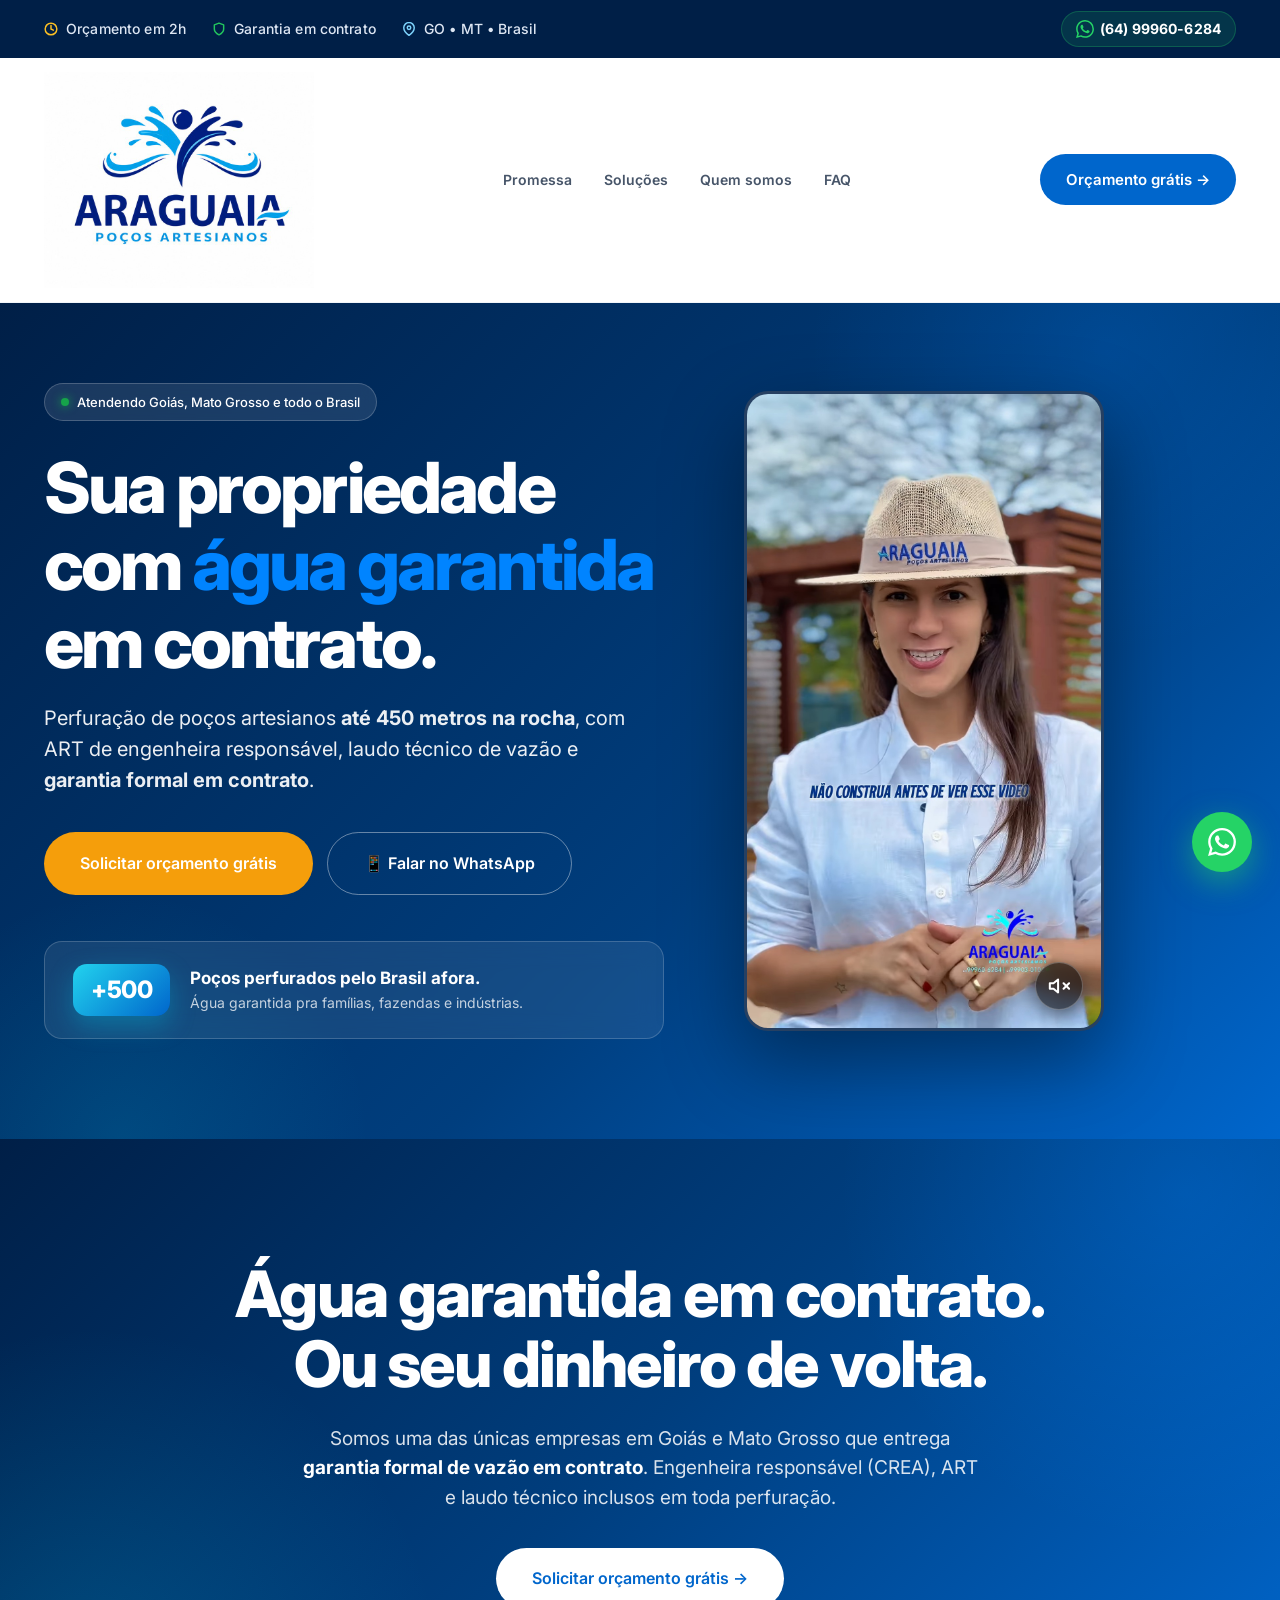
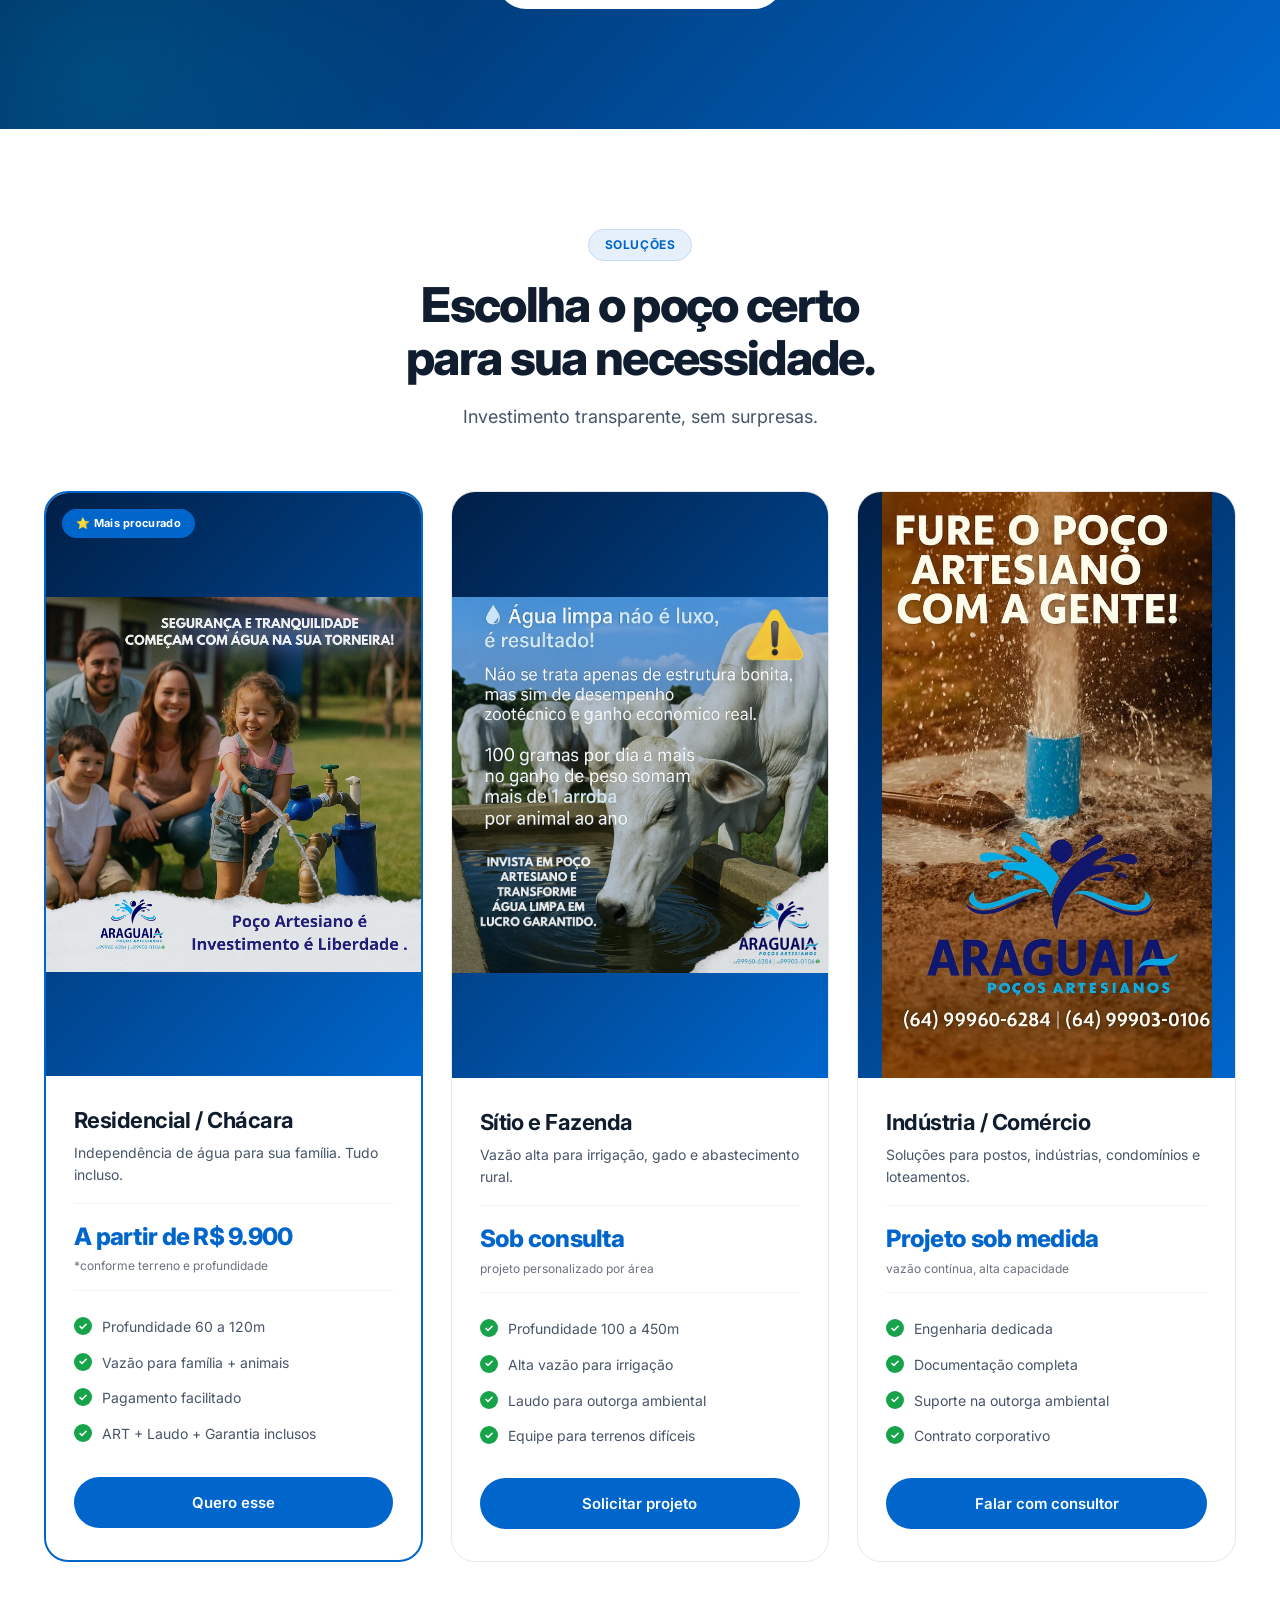
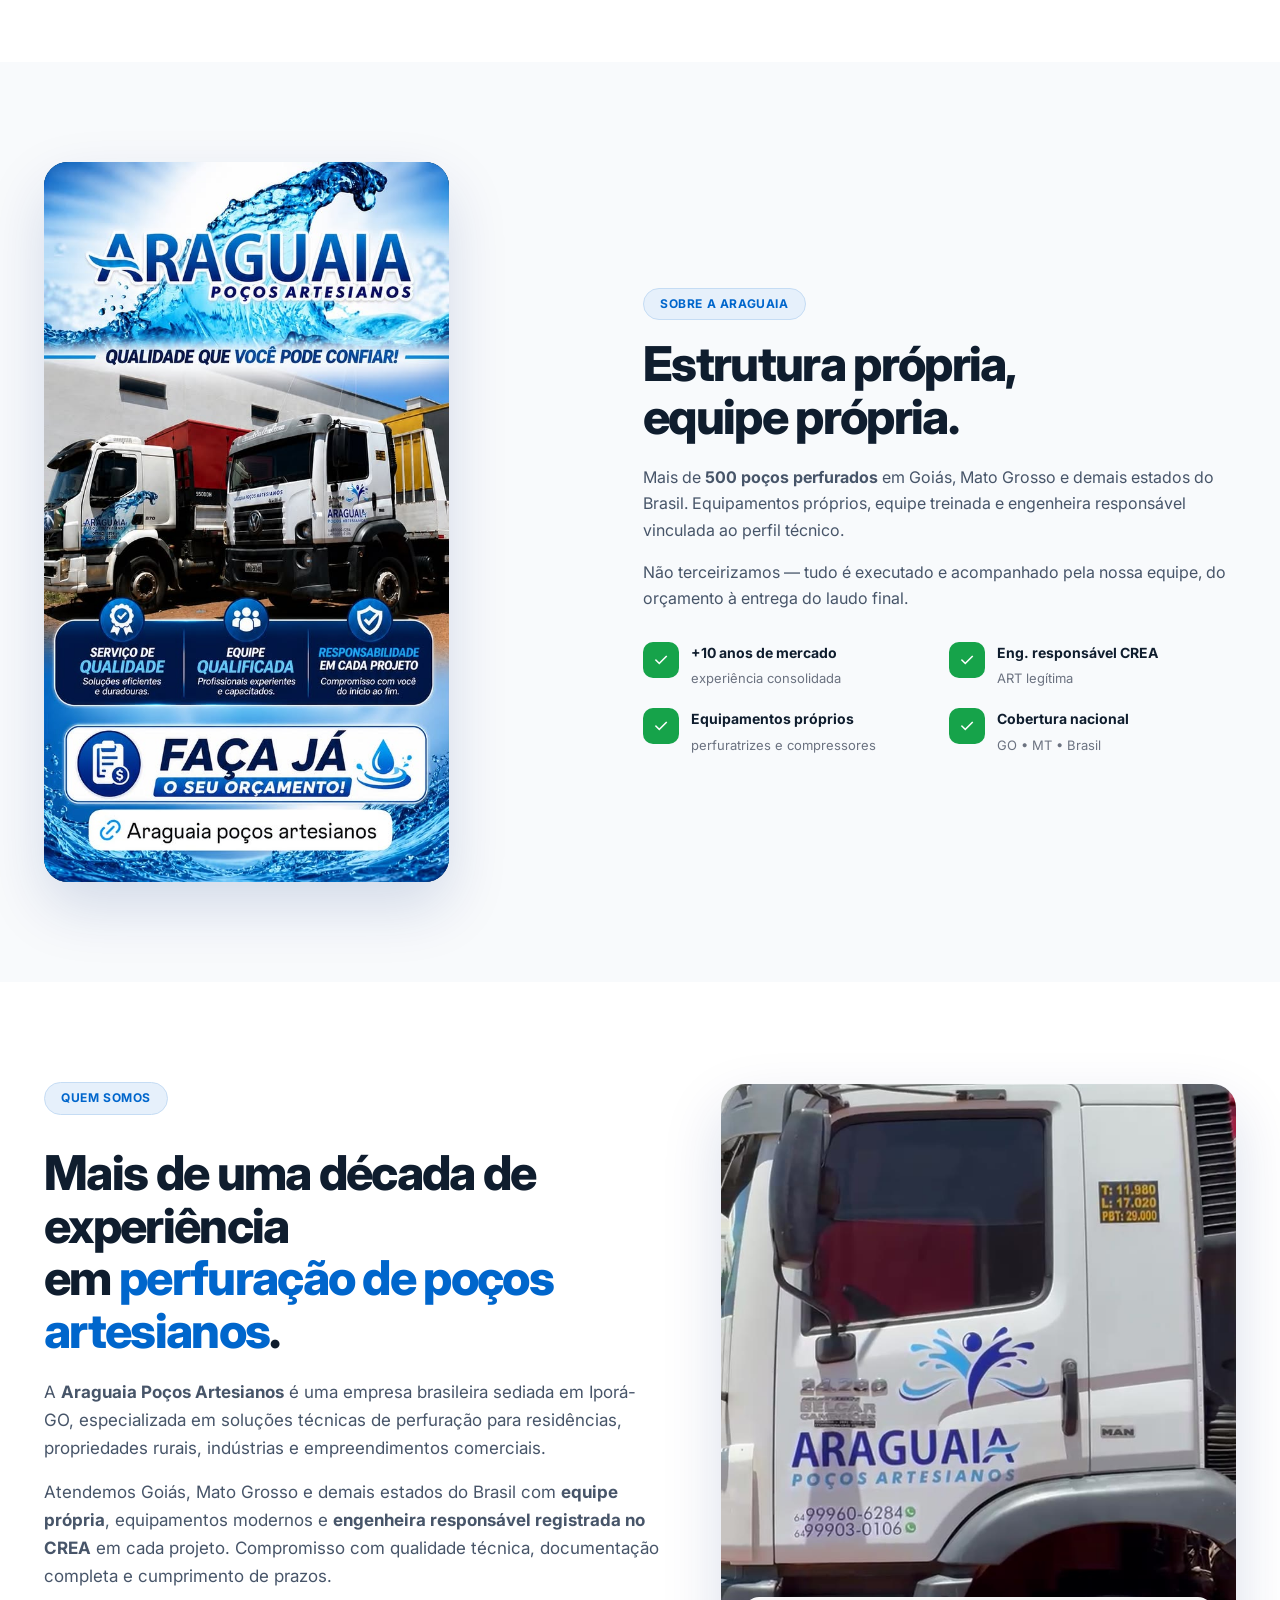
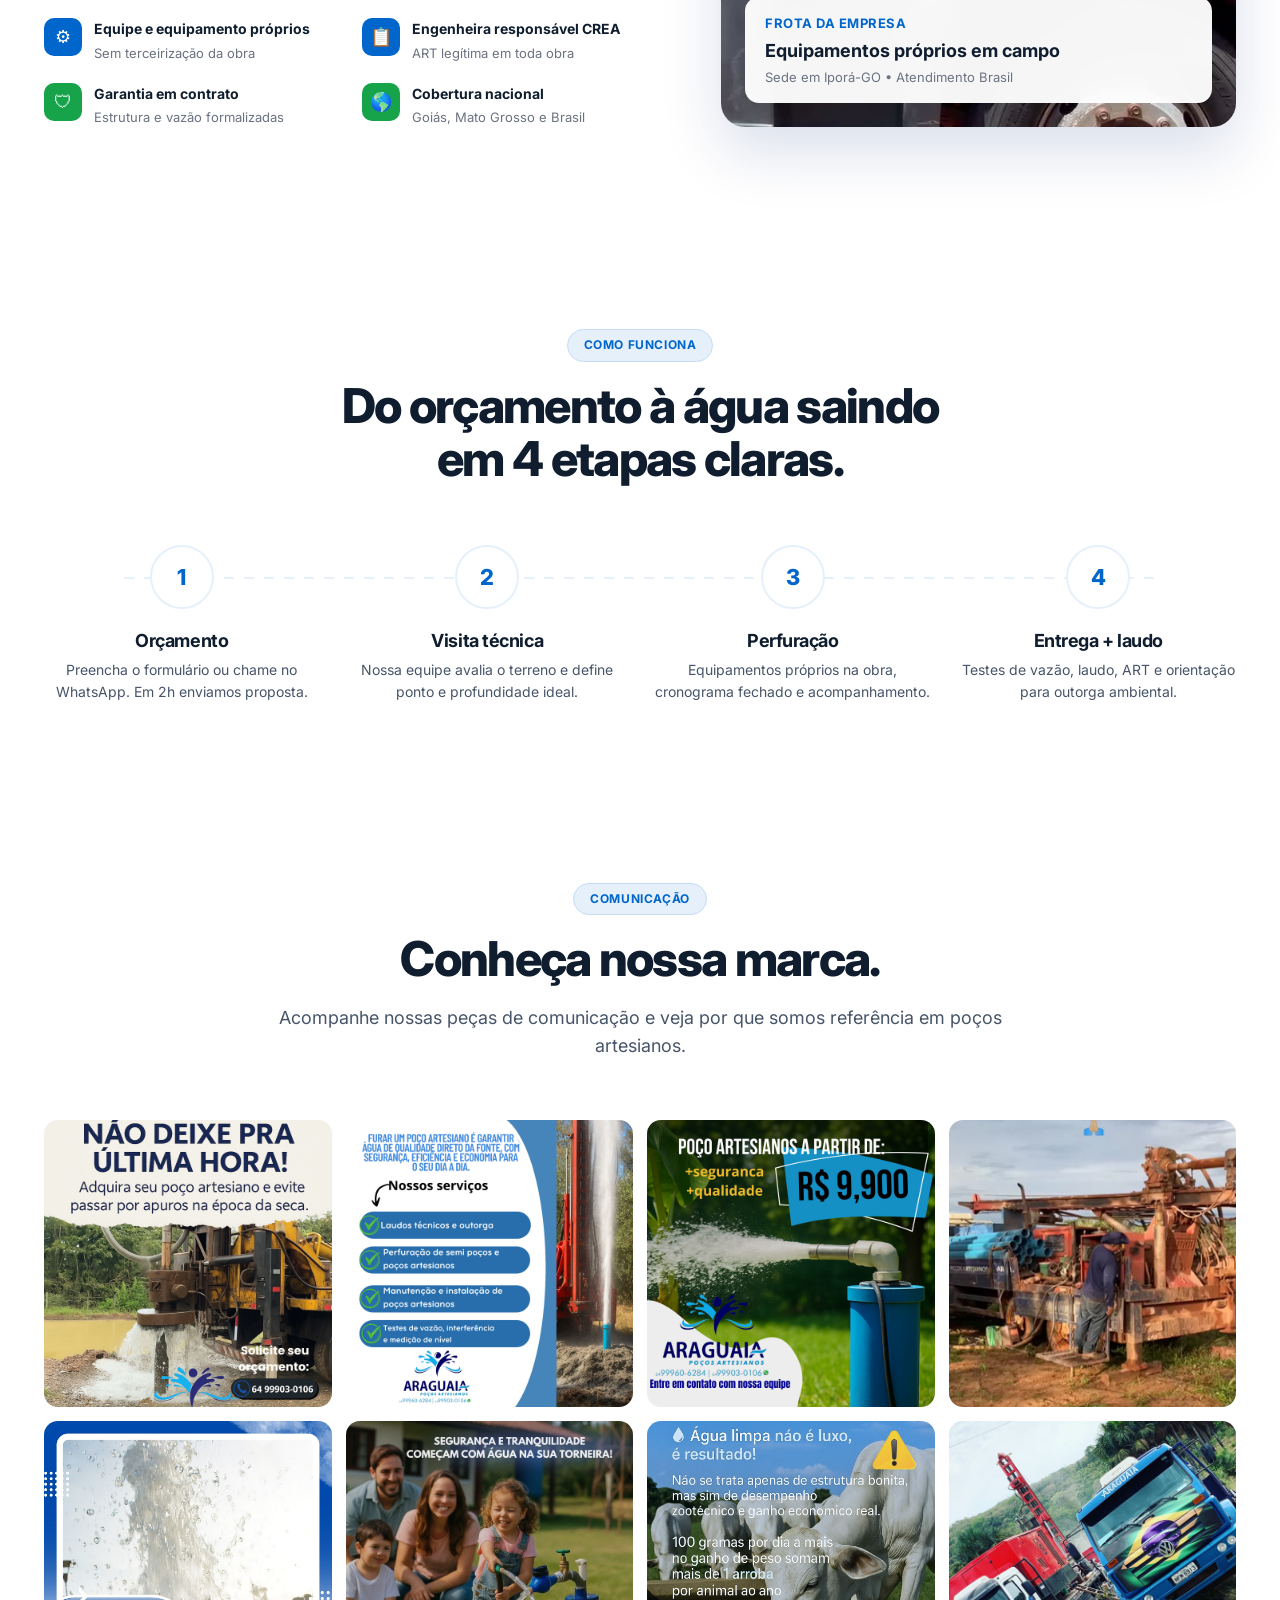
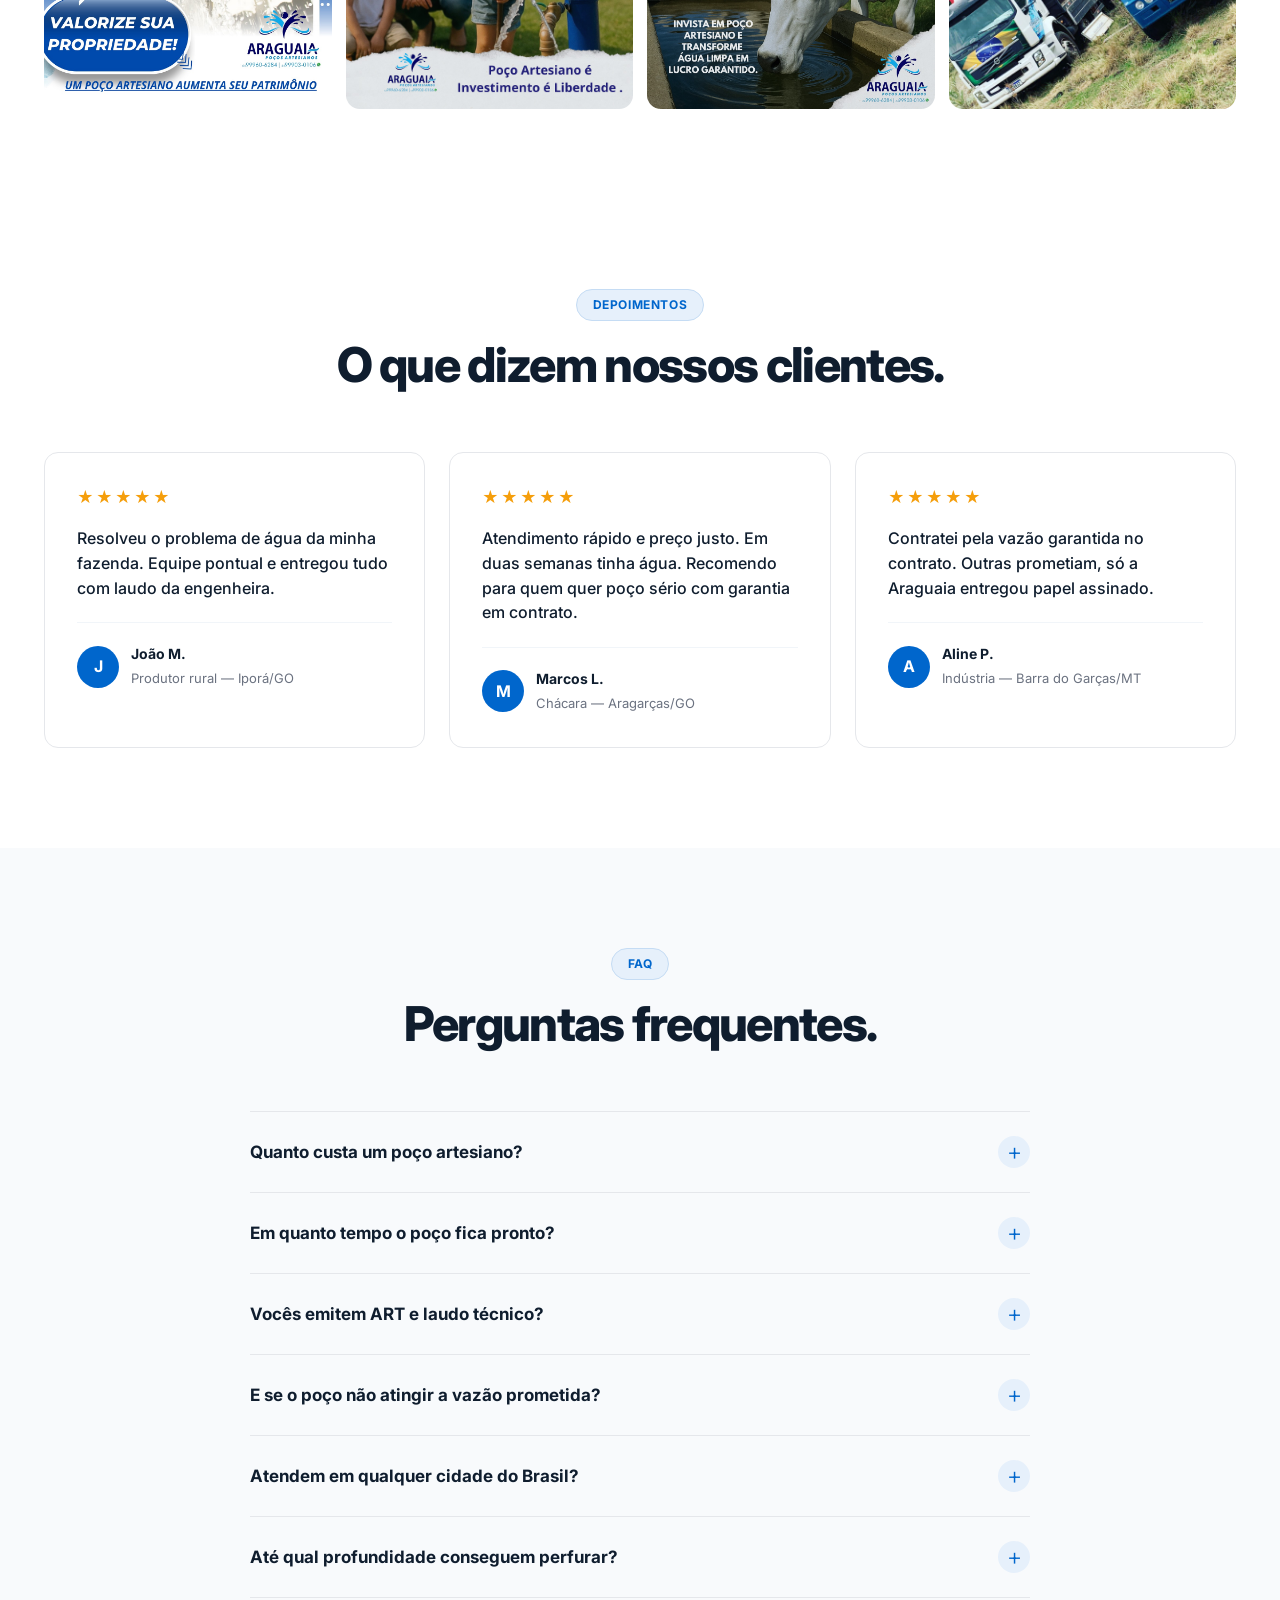
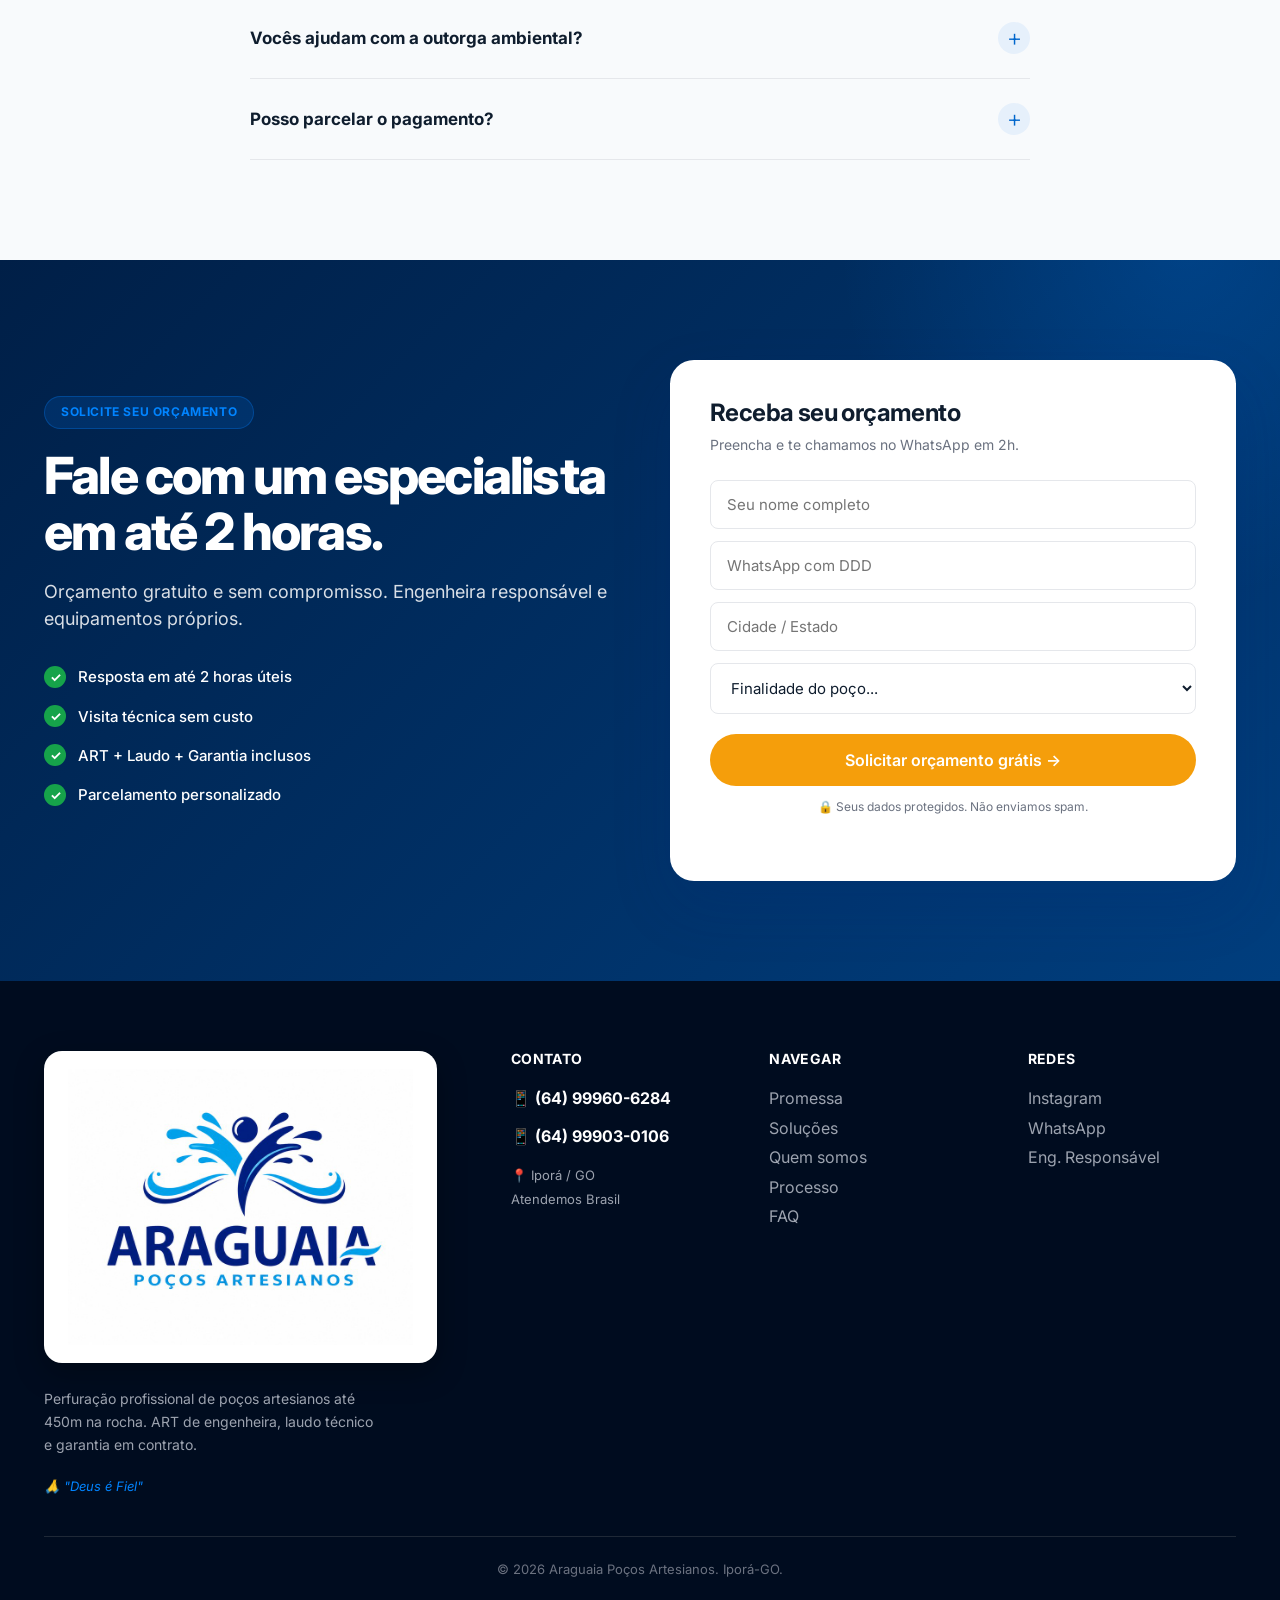
==== commit 09b38398: "Add files via upload" ====
--- a/index.html
+++ b/index.html
@@ -59,7 +59,7 @@
 <header class="hdr" id="hdr">
   <div class="wrap">
     <a href="#" class="logo-new" aria-label="Araguaia Poços Artesianos" style="display:flex;align-items:center;text-decoration:none">
-      <img src="logo-nova.jpg" alt="Araguaia Poços Artesianos" style="height:72px;width:auto;display:block">
+      <img src="logo-nova.jpg" alt="Araguaia Poços Artesianos">
     </a>
     <nav class="nav-links">
       <a href="#promessa">Promessa</a>
--- a/styles.css
+++ b/styles.css
@@ -86,9 +86,9 @@
 #playPauseBtn:hover{transform:translate(-50%,-50%) scale(1.08)!important;background:rgba(0,0,0,.7)!important}
 
 .logo-new{transition:all .25s}
-.logo-new img{height:216px;width:auto;transition:height .25s ease}
-.hdr.scrolled .logo-new img{height:156px}
-@media(max-width:768px){.logo-new img{height:100px}.hdr.scrolled .logo-new img{height:80px}}
+.logo-new img{height:216px!important;width:auto!important;transition:height .25s ease}
+.hdr.scrolled .logo-new img{height:156px!important}
+@media(max-width:768px){.logo-new img{height:100px!important}.hdr.scrolled .logo-new img{height:80px!important}}
 .nav-links{display:flex;gap:4px;align-items:center}
 .nav-links a{padding:8px 14px;font-size:14px;font-weight:600;color:var(--texto-2);border-radius:8px;transition:all .15s}
 .nav-links a:hover{background:var(--azul-light);color:var(--azul-primary)}
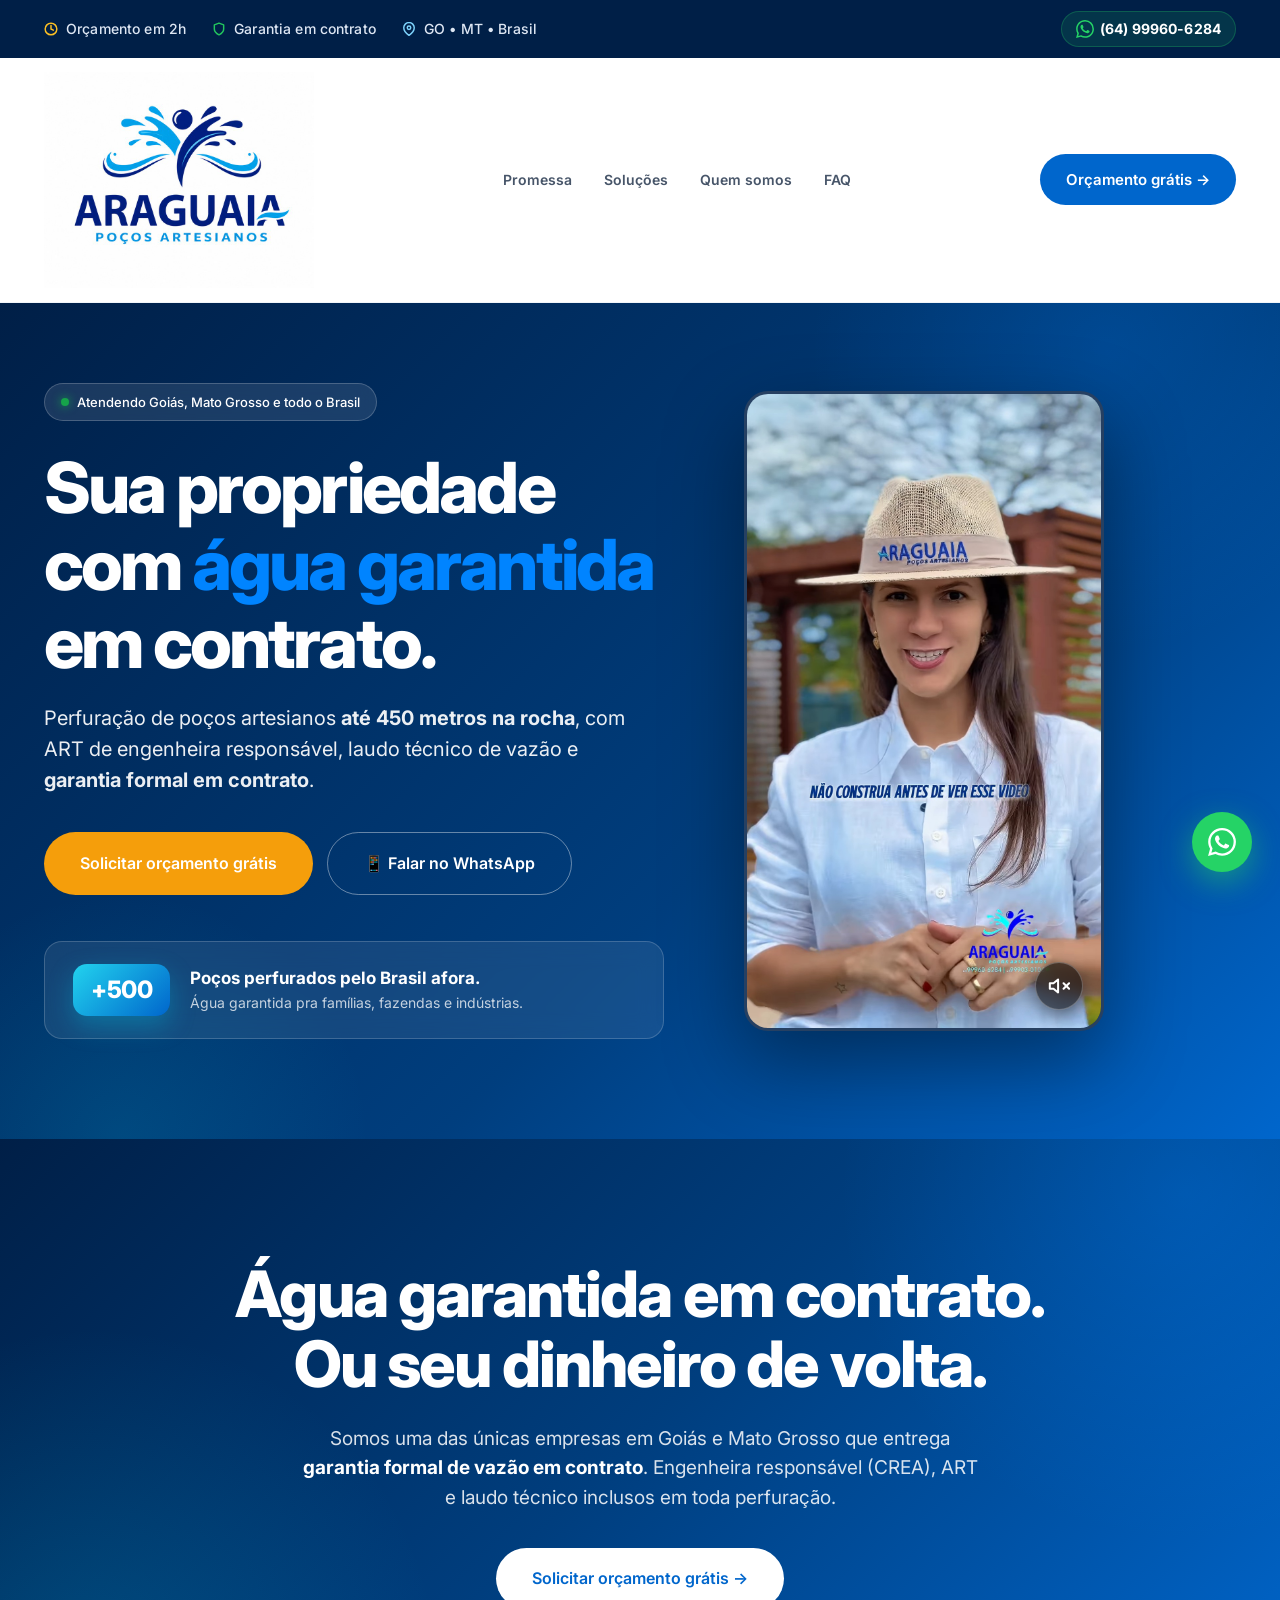
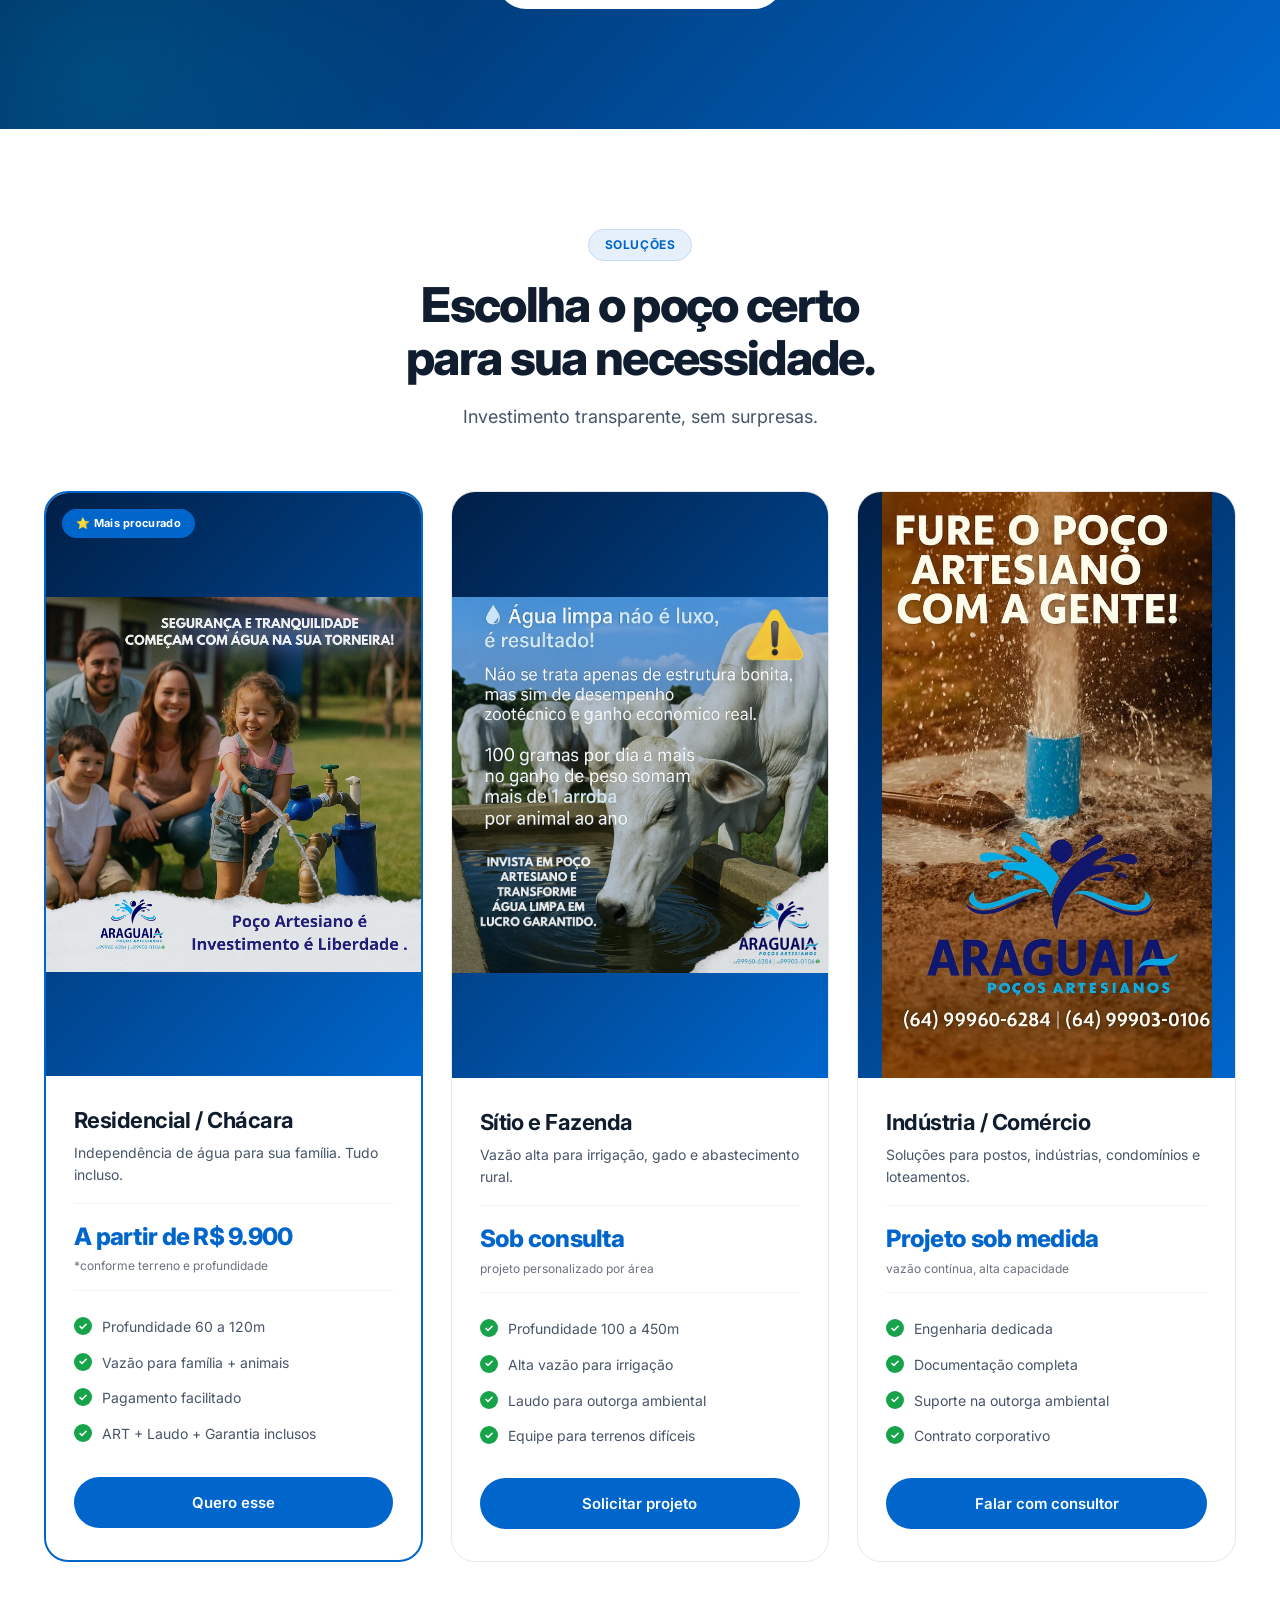
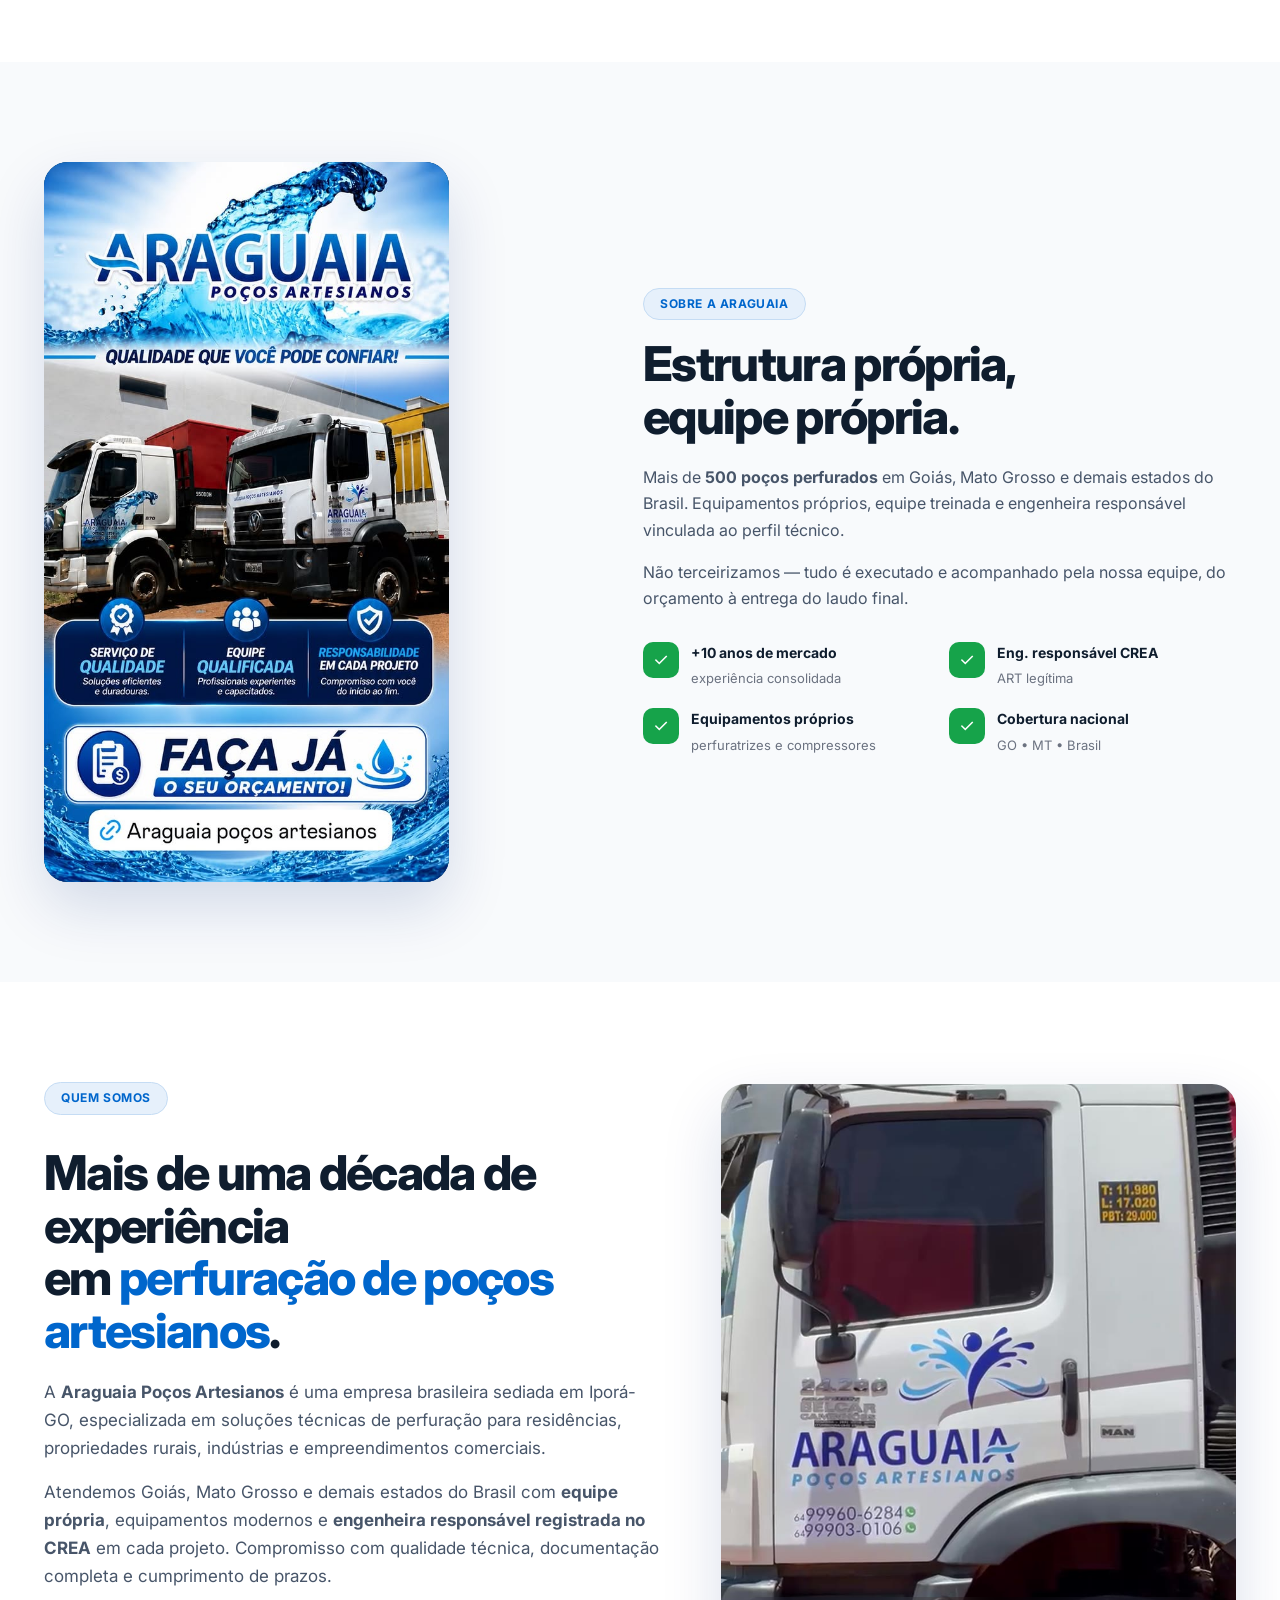
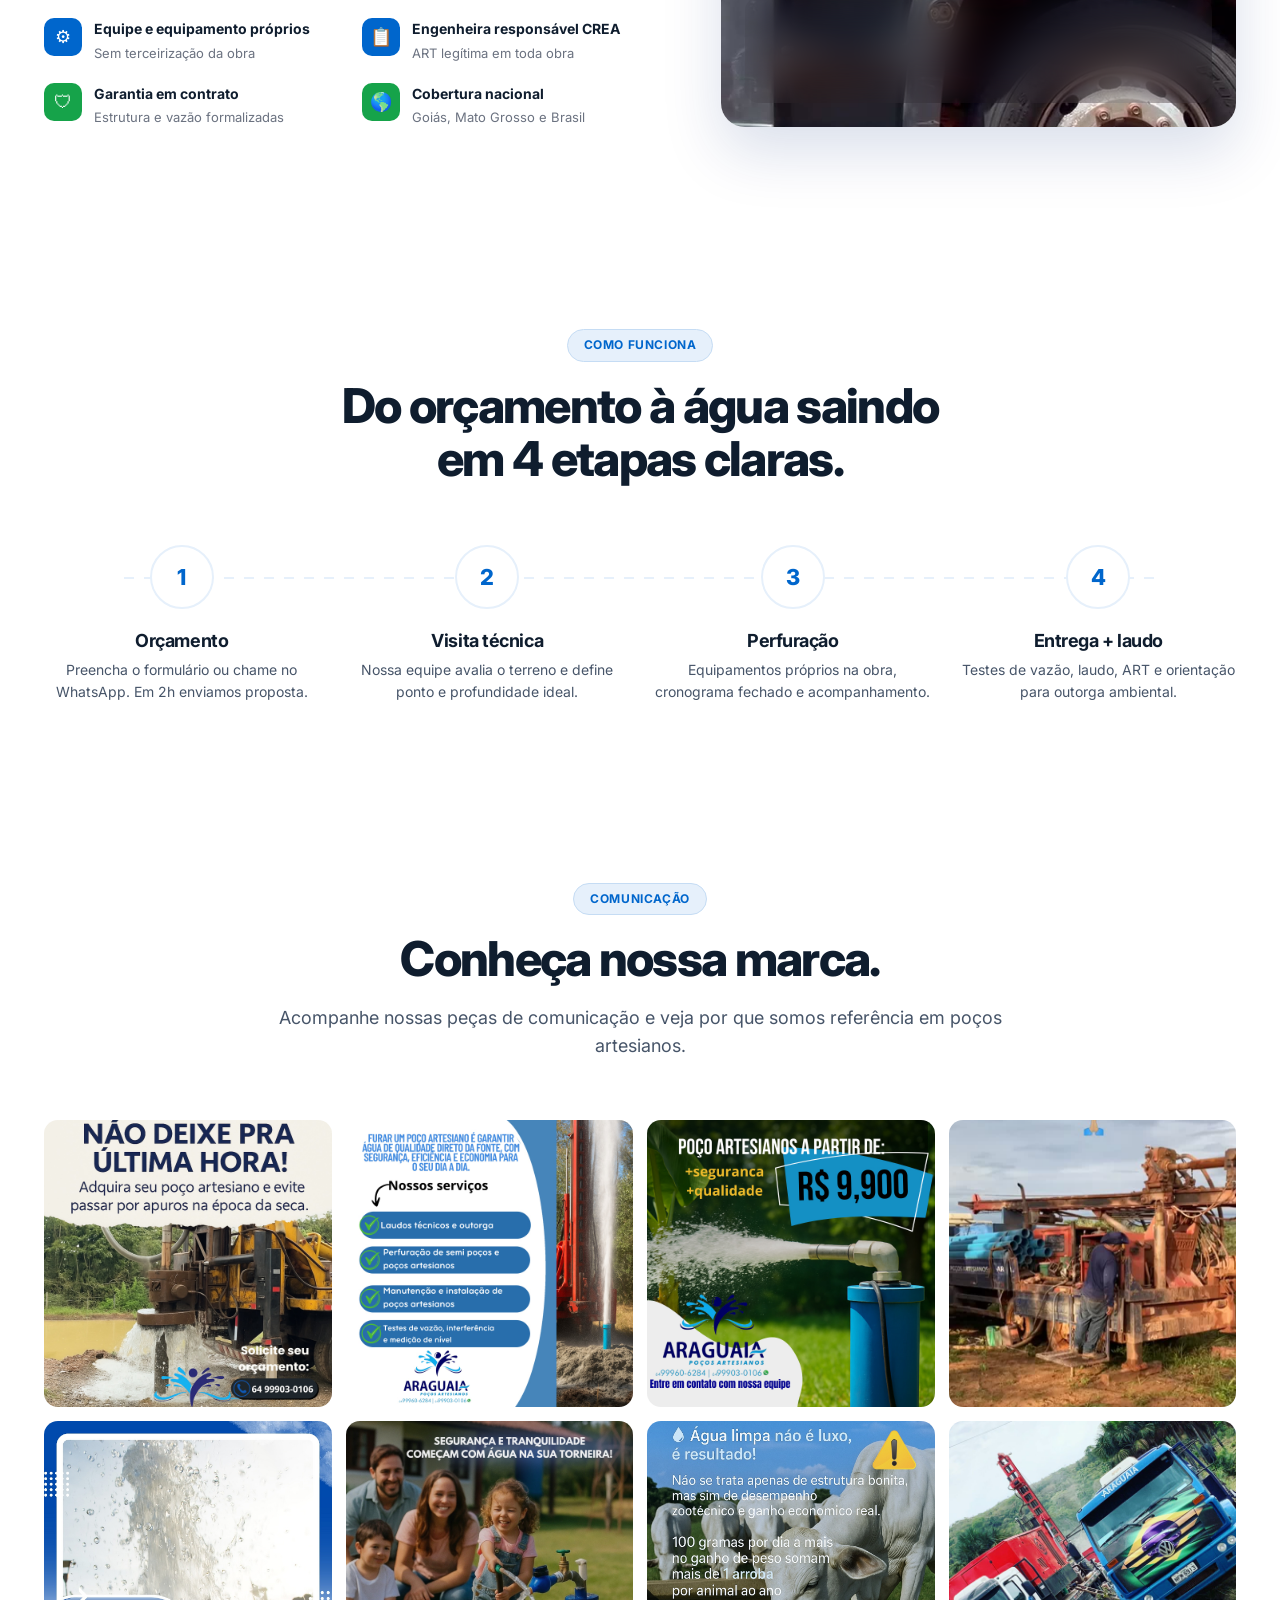
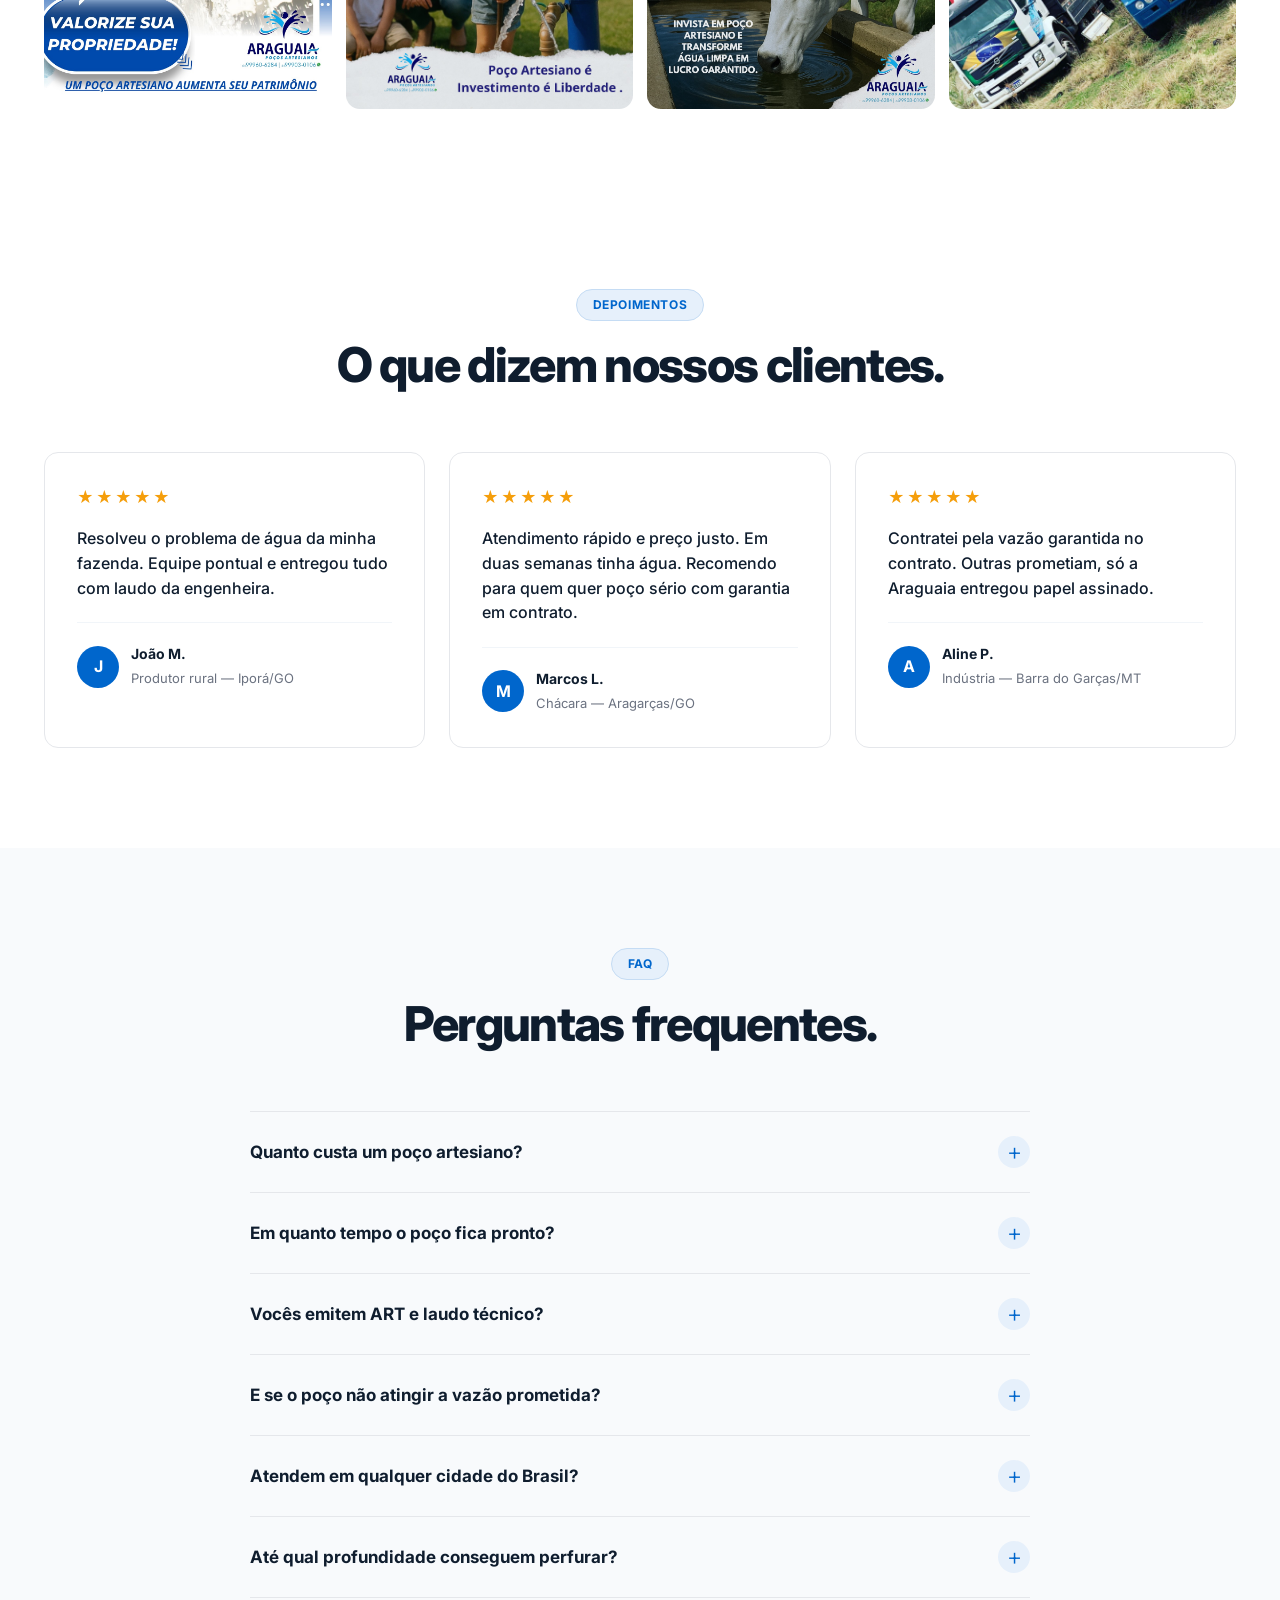
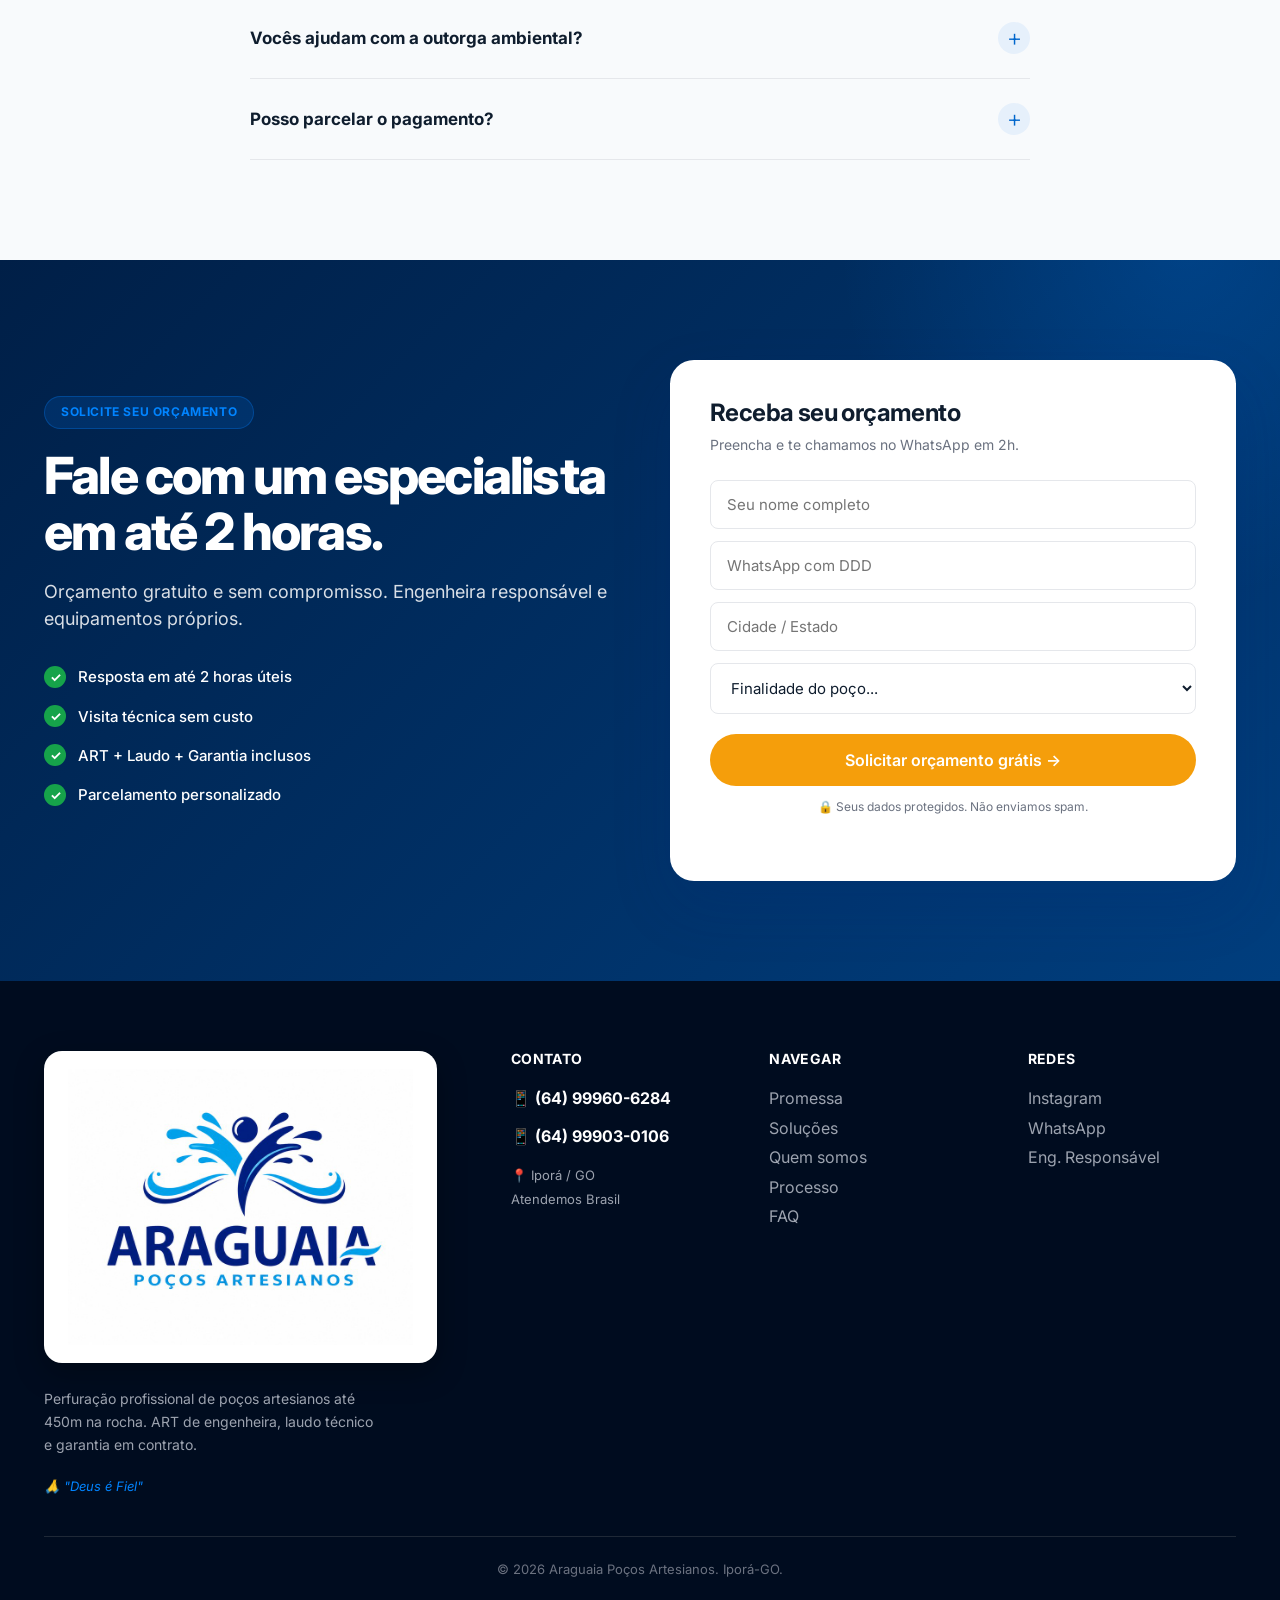
==== commit 366d397d: "feat: ativar tracking real (Meta Pixel + GA4 + Google Ads) Substitui placeholders pelos IDs reais da" ====
--- a/index.html
+++ b/index.html
@@ -26,16 +26,16 @@
 <!-- META PIXEL -->
 <script>
 !function(f,b,e,v,n,t,s){if(f.fbq)return;n=f.fbq=function(){n.callMethod?n.callMethod.apply(n,arguments):n.queue.push(arguments)};if(!f._fbq)f._fbq=n;n.push=n;n.loaded=!0;n.version='2.0';n.queue=[];t=b.createElement(e);t.async=!0;t.src=v;s=b.getElementsByTagName(e)[0];s.parentNode.insertBefore(t,s)}(window,document,'script','https://connect.facebook.net/en_US/fbevents.js');
-fbq('init', 'PIXEL_ID'); fbq('track', 'PageView');
+fbq('init', '1262140649186599'); fbq('track', 'PageView');
 </script>
-<noscript><img height="1" width="1" style="display:none" src="https://www.facebook.com/tr?id=PIXEL_ID&ev=PageView&noscript=1"></noscript>
+<noscript><img height="1" width="1" style="display:none" src="https://www.facebook.com/tr?id=1262140649186599&ev=PageView&noscript=1"></noscript>
 
 <!-- GA -->
-<script async src="https://www.googletagmanager.com/gtag/js?id=GA_ID"></script>
+<script async src="https://www.googletagmanager.com/gtag/js?id=G-K658GHN5X1"></script>
 <script>
 window.dataLayer = window.dataLayer || [];
 function gtag(){dataLayer.push(arguments);}
-gtag('js', new Date()); gtag('config', 'GA_ID'); gtag('config', 'AW-ADS_ID');
+gtag('js', new Date()); gtag('config', 'G-K658GHN5X1'); gtag('config', 'AW-9432540260');
 </script>
 </head>
 <body>
--- a/styles.css
+++ b/styles.css
@@ -293,7 +293,12 @@
   .gal.large{grid-column:span 2;grid-row:auto}
   .sobre,.cta-final-grid{grid-template-columns:1fr;gap:40px}
   .sobre-img{aspect-ratio:16/9;max-height:400px}
-  .foot-grid{grid-template-columns:1fr 1fr;gap:30px}
+  .foot-grid{grid-template-columns:1fr!important;gap:32px!important;text-align:center}
+  .foot-col{display:flex;flex-direction:column;align-items:center}
+  .foot-brand{justify-content:center;margin-bottom:12px!important}
+  .foot-brand img{height:180px!important;padding:12px 18px!important;max-width:90%!important}
+  .foot-col p,.foot-col h4{max-width:100%!important;text-align:center}
+  .foot-tels{align-items:center}
   .nav-links{display:none}
   .topbar-info{font-size:11px;gap:12px}
   .topbar-info span:nth-child(3){display:none}
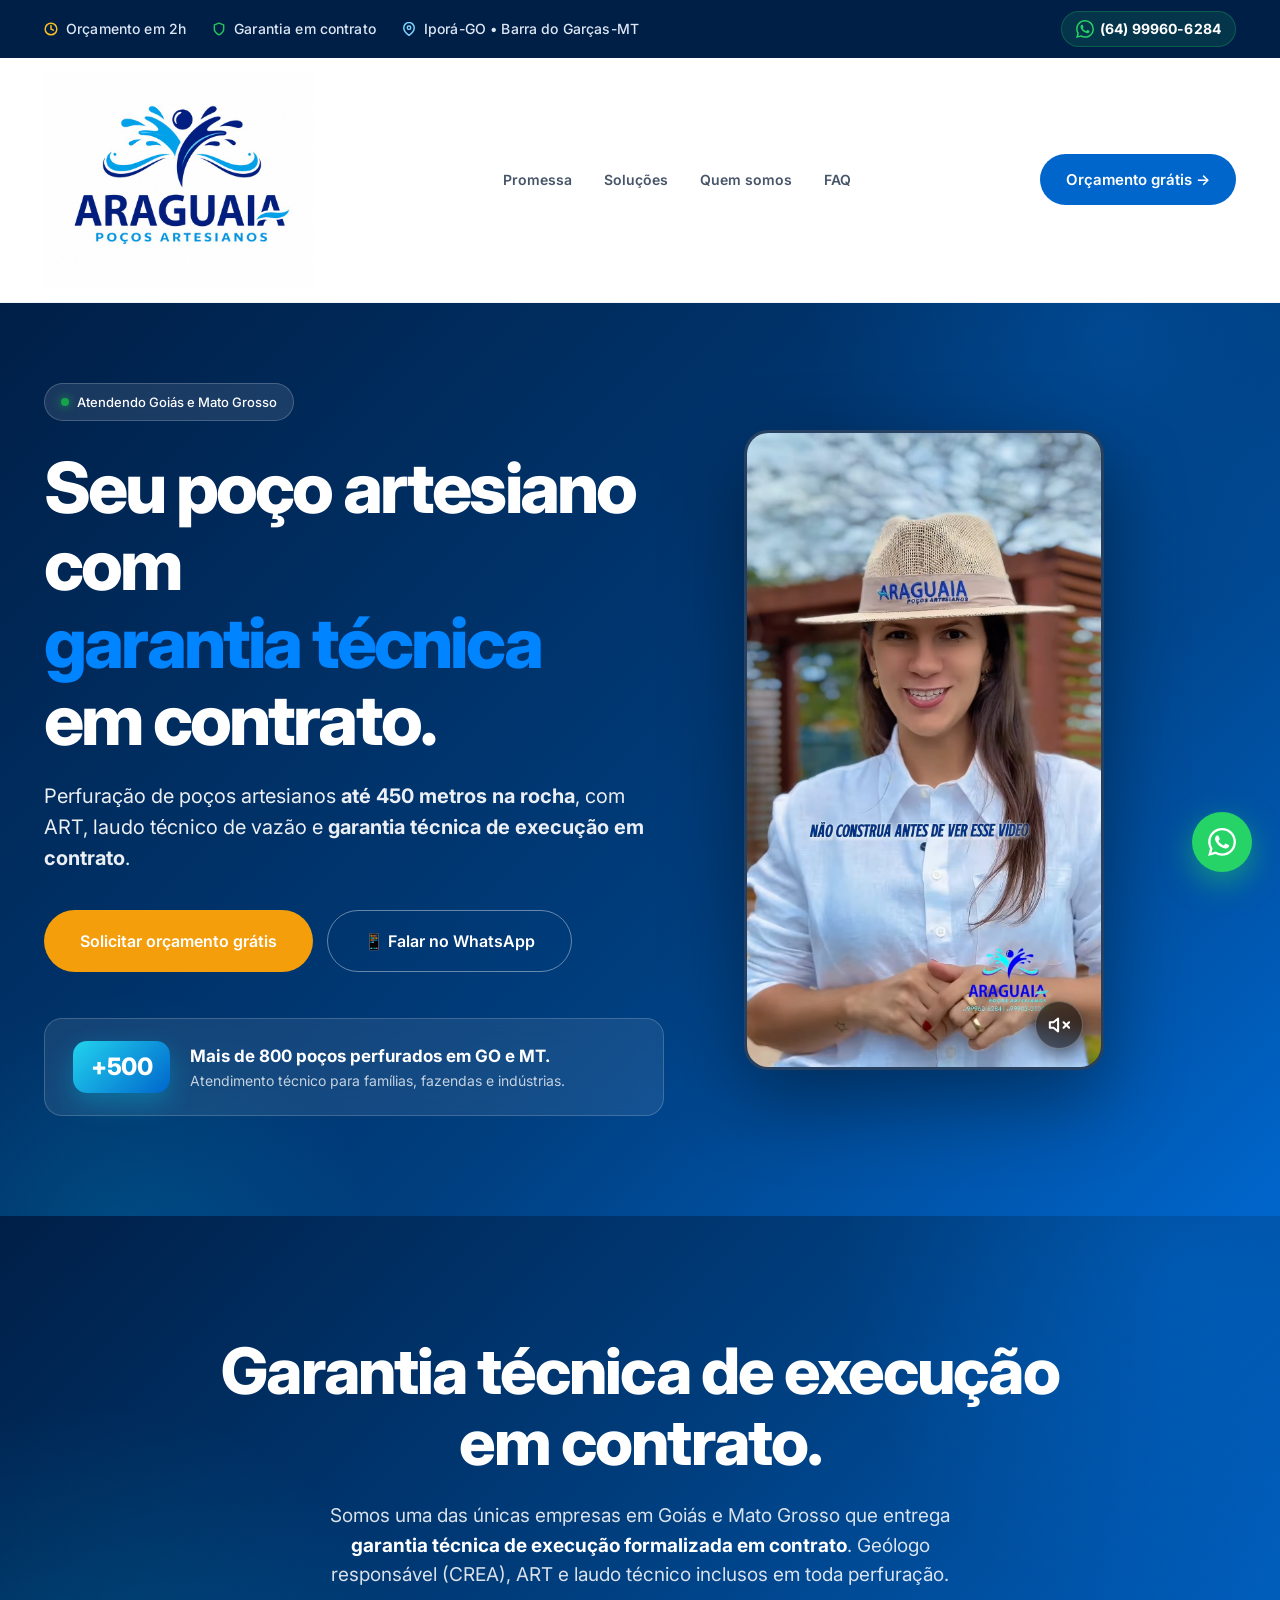
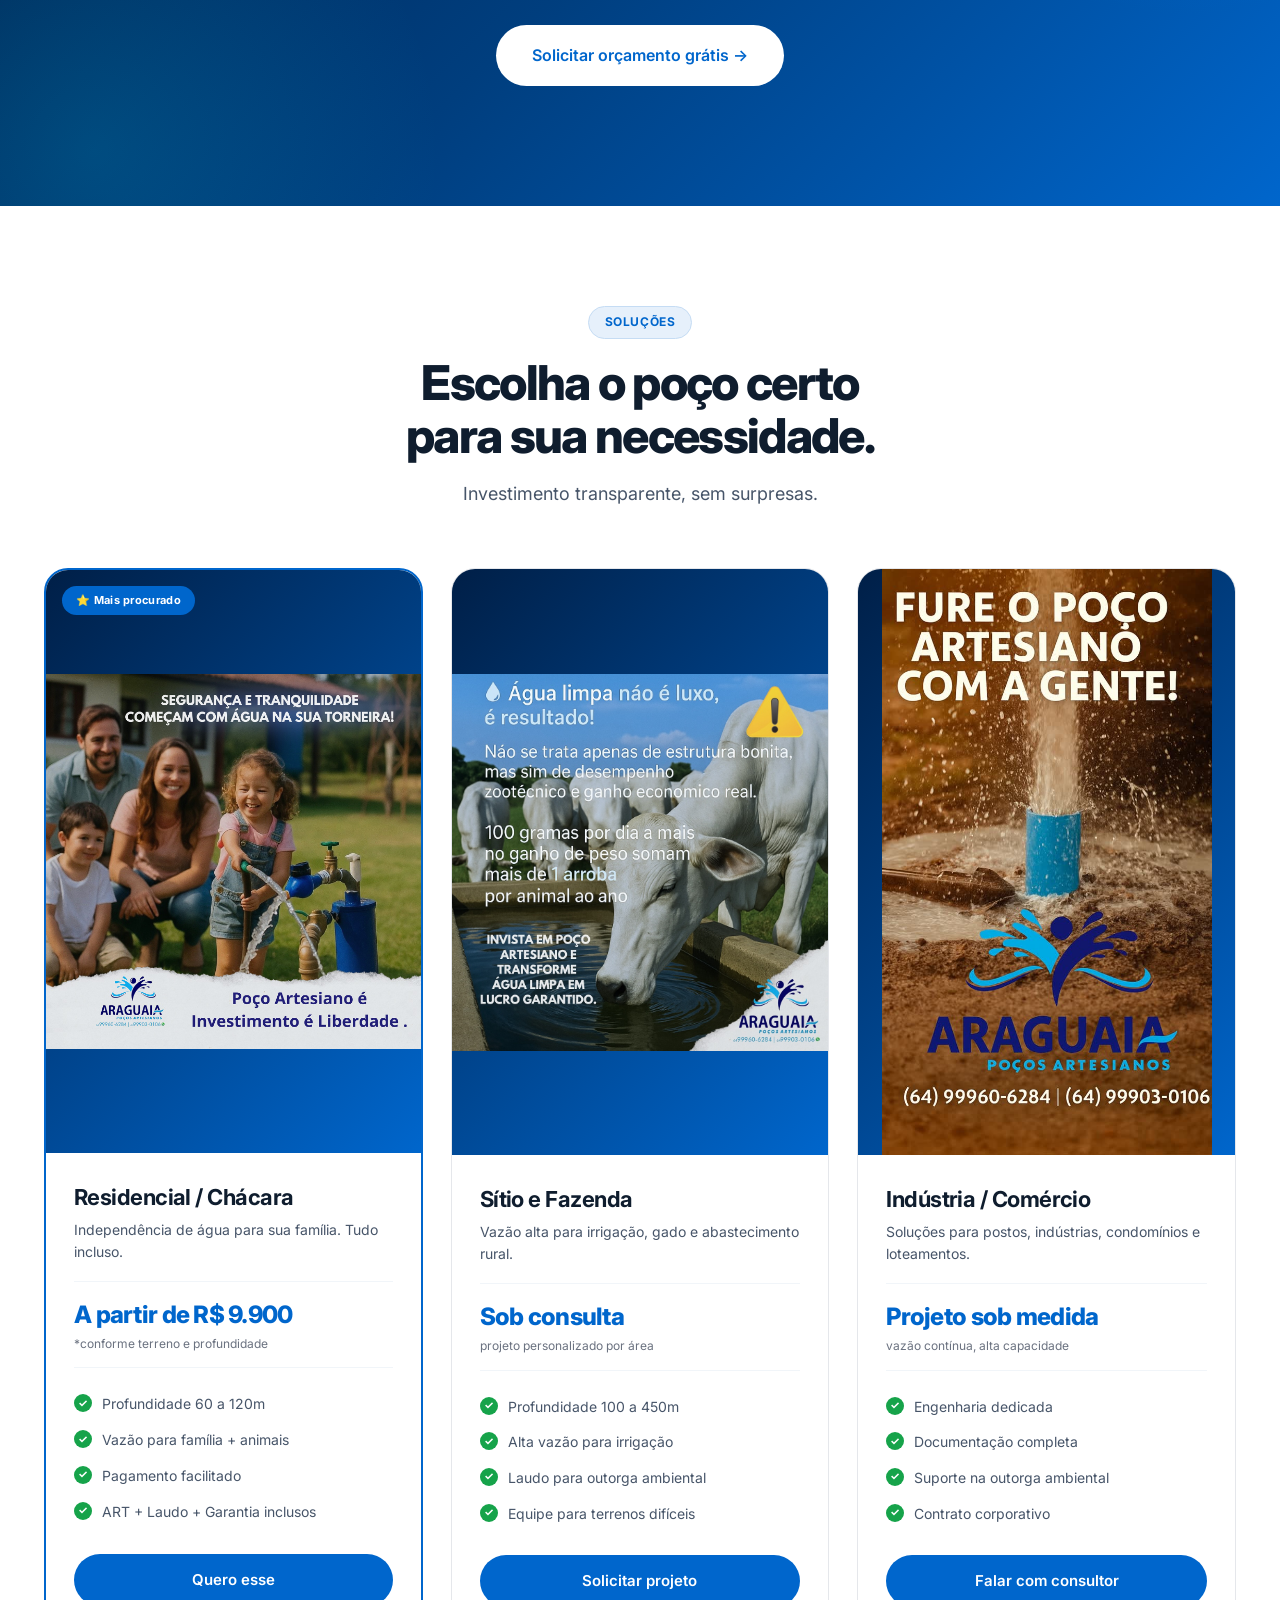
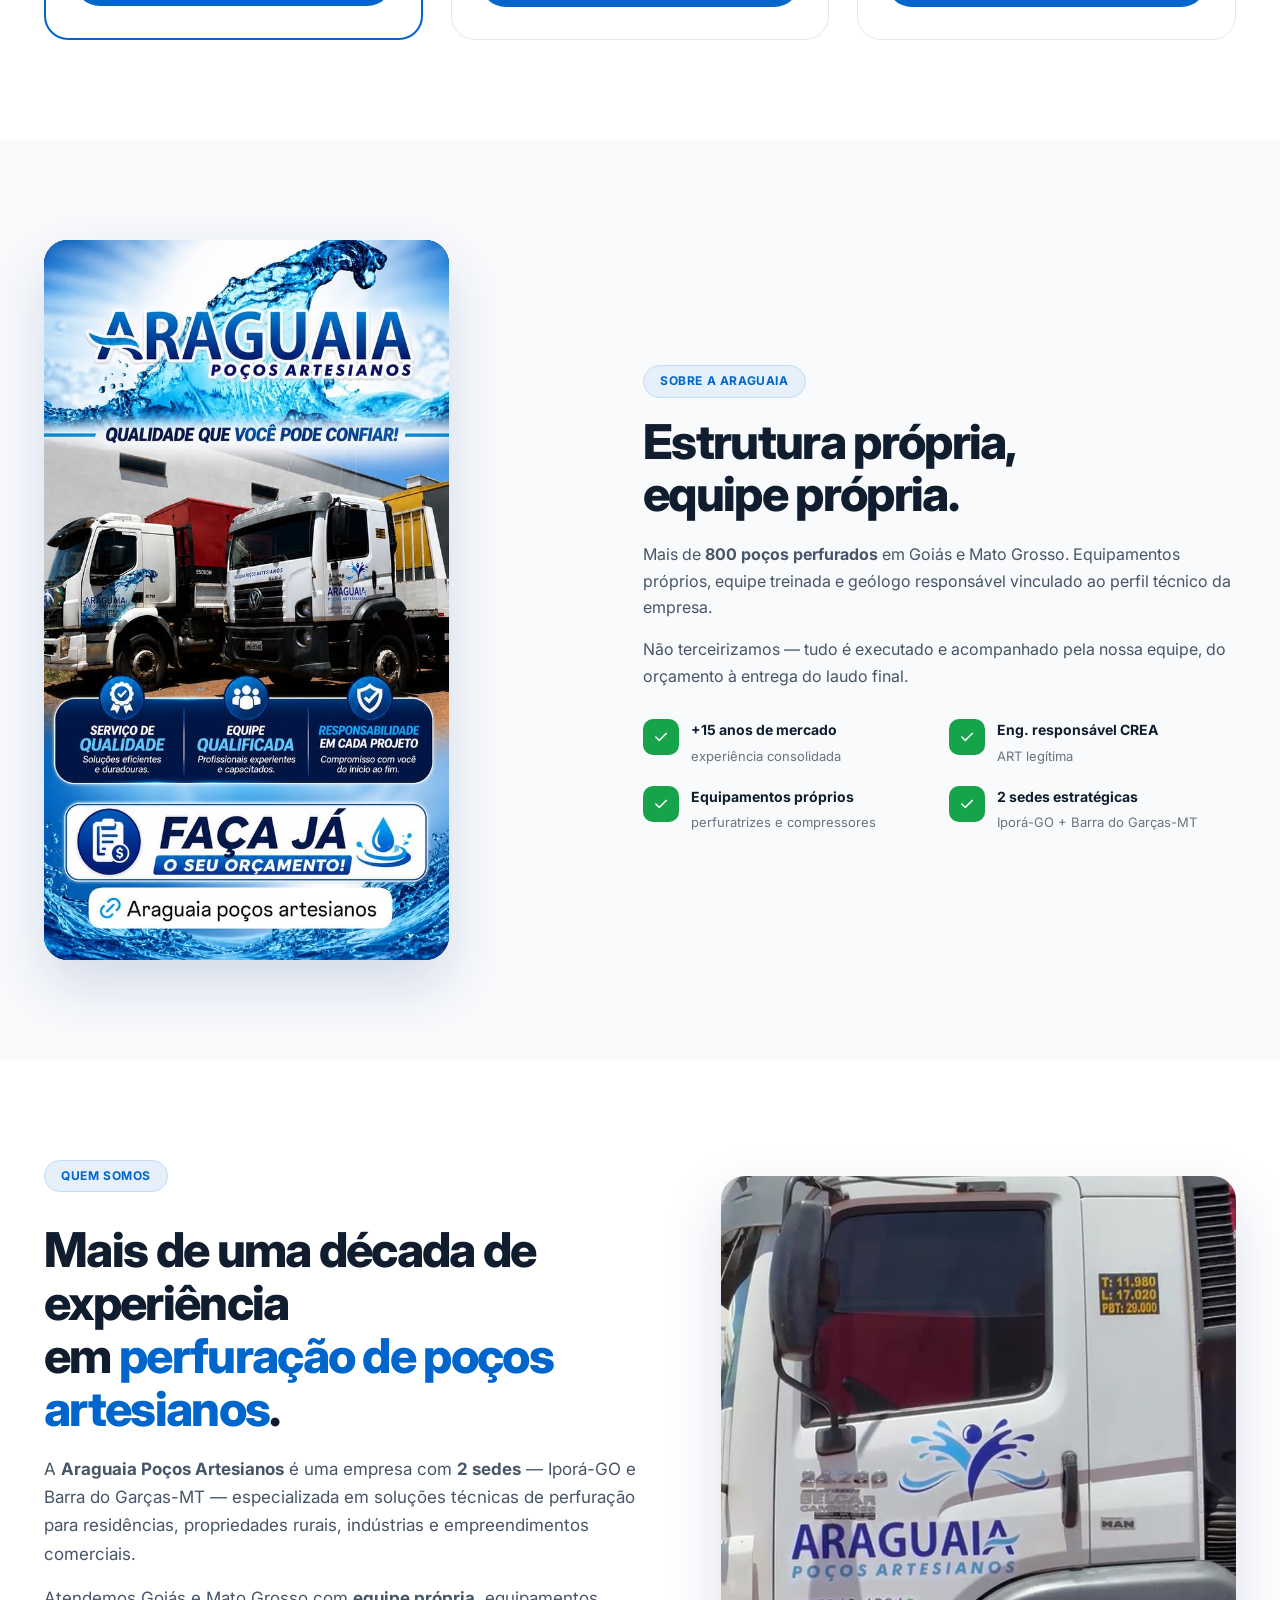
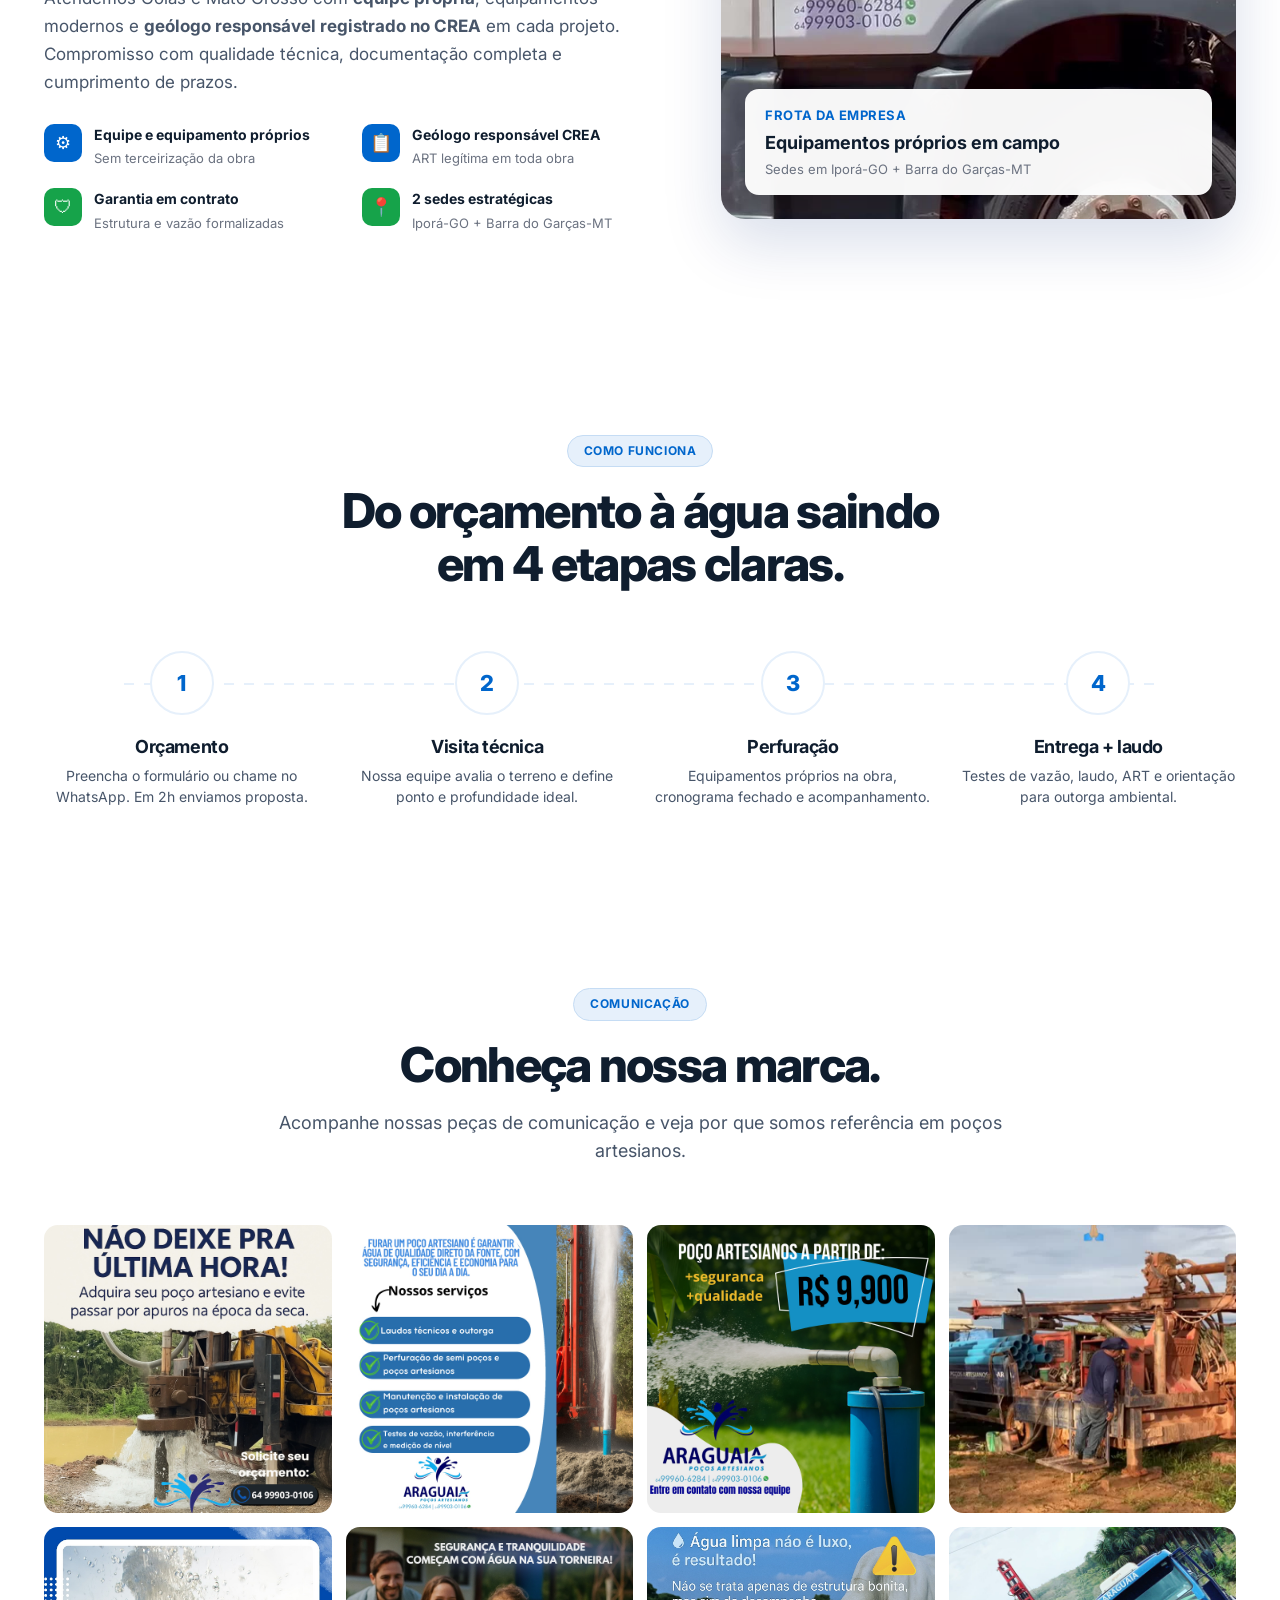
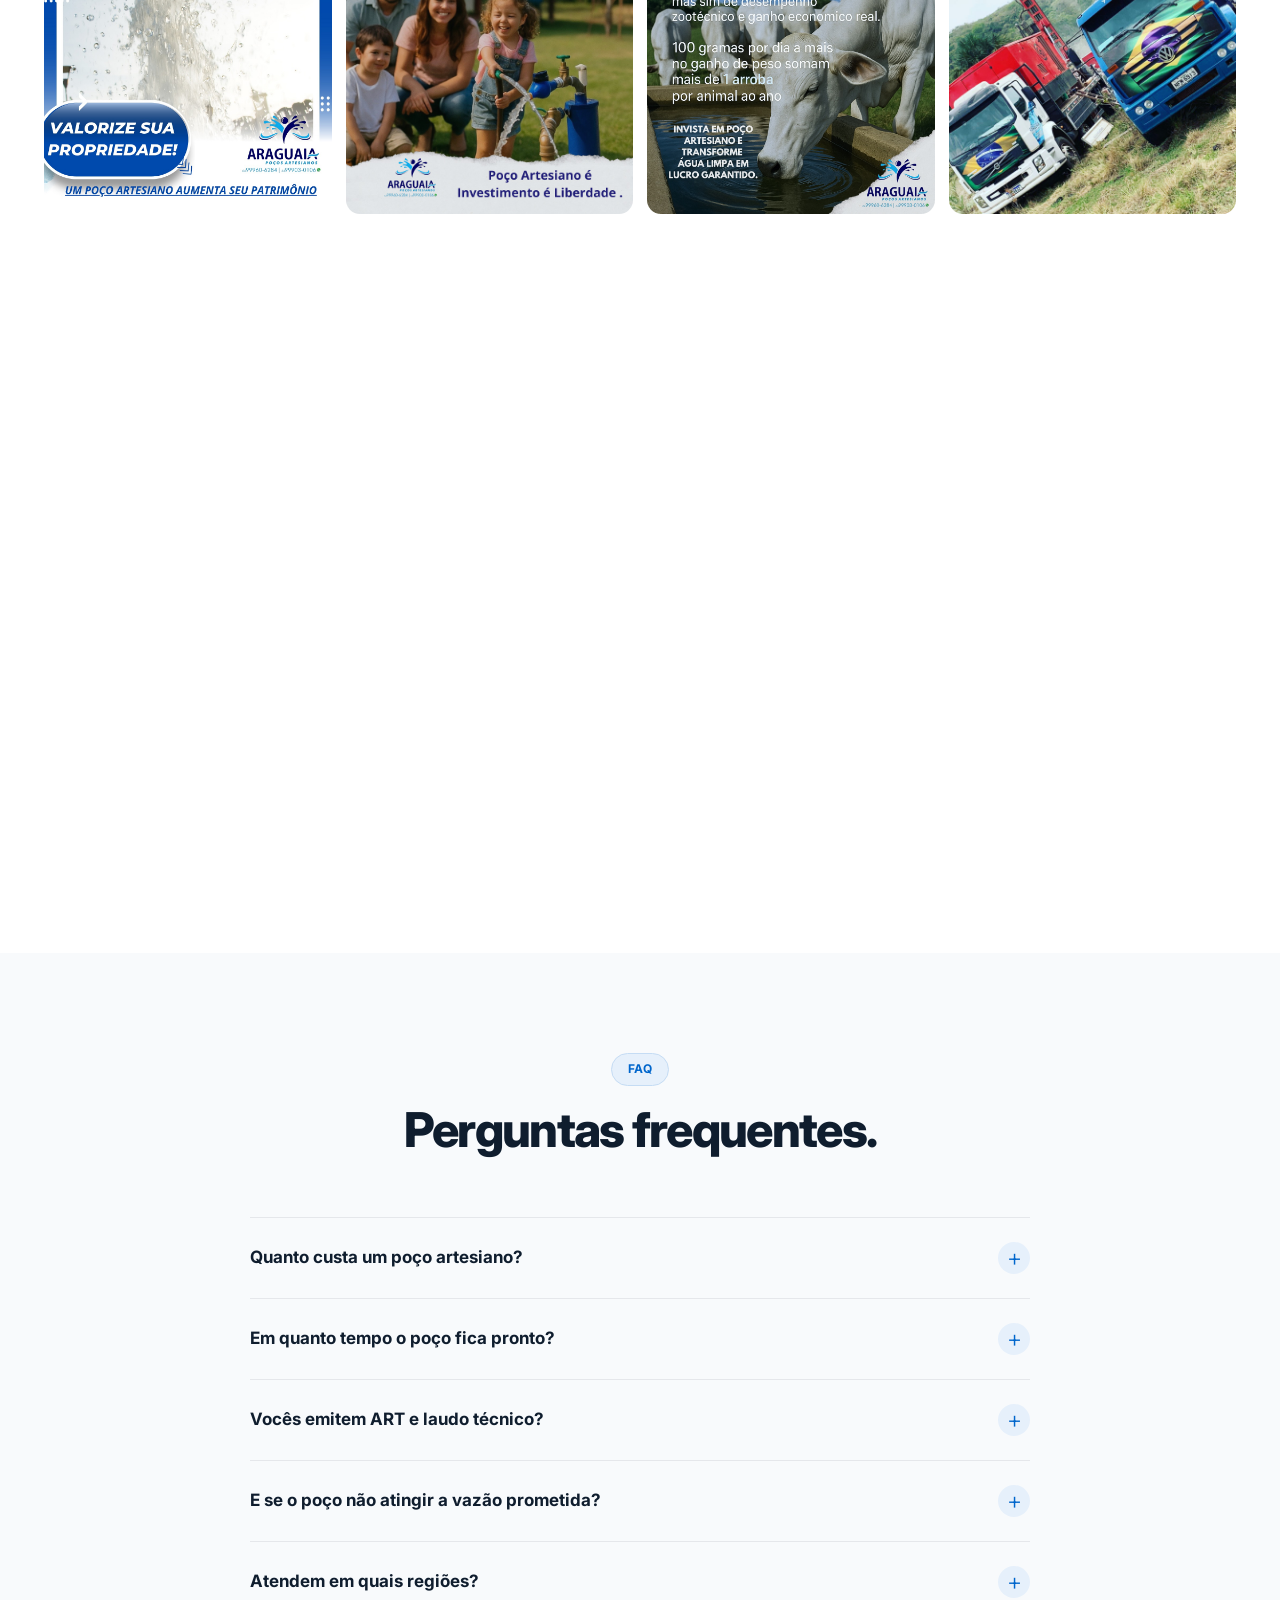
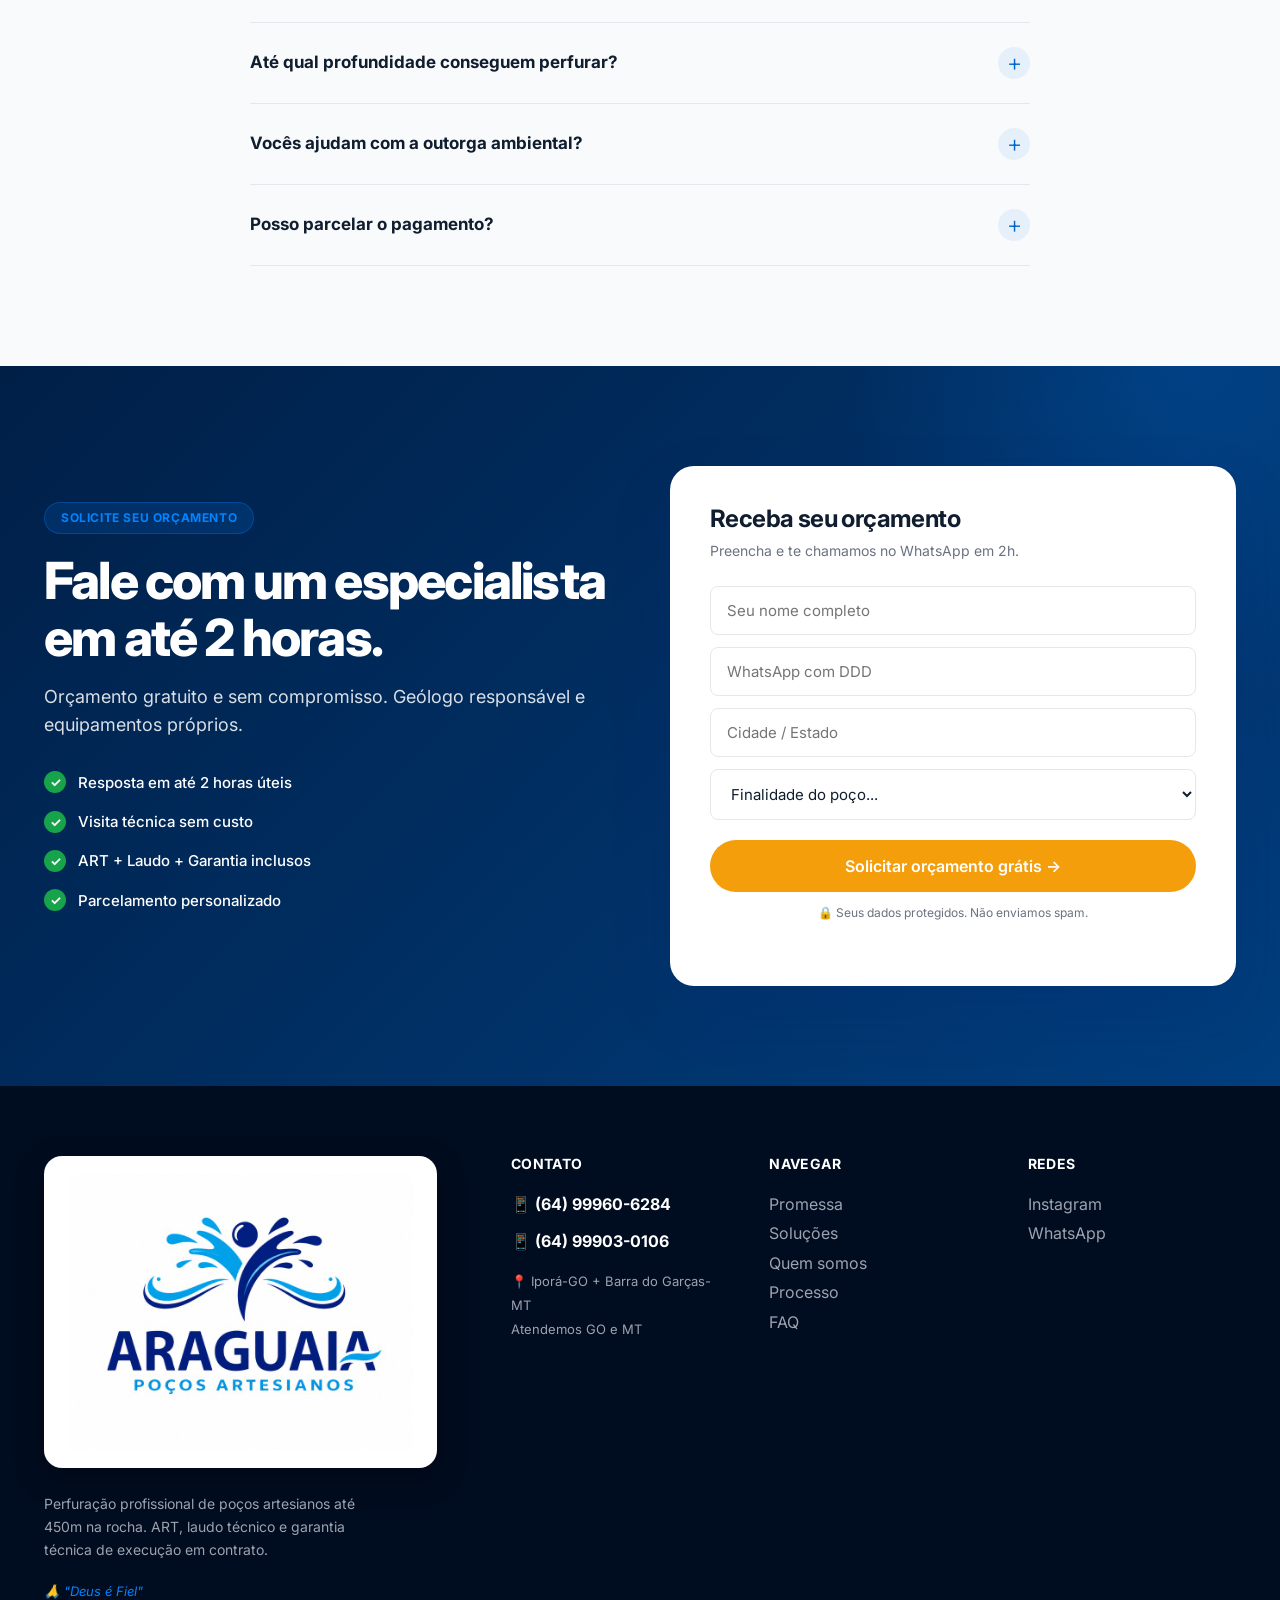
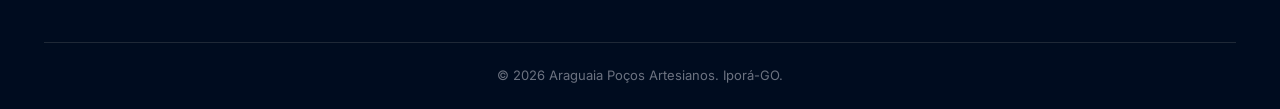
==== commit e36e0a6b: "fix: ajustes solicitados pela Araguaia (texto + jurídico) JURÍDICO (remover promessa que nao pode se" ====
--- a/index.html
+++ b/index.html
@@ -4,7 +4,7 @@
 <meta charset="UTF-8">
 <meta name="viewport" content="width=device-width, initial-scale=1.0">
 <title>Araguaia Poços Artesianos | Perfuração até 450m com Garantia | GO + MT + BR</title>
-<meta name="description" content="Perfuração de poços artesianos até 450m na rocha, com ART de engenheira, laudo de vazão e garantia em contrato. Goiás, Mato Grosso e Brasil. Orçamento em 2h.">
+<meta name="description" content="Perfuração de poços artesianos até 450m na rocha, com ART, laudo de vazão e garantia técnica de execução em contrato. Atendemos Goiás e Mato Grosso. Sedes em Iporá-GO e Barra do Garças-MT. Orçamento em 2h.">
 <meta name="robots" content="index, follow">
 <link rel="canonical" href="https://araguaiapocos.com.br/">
 
@@ -47,7 +47,7 @@
     <div class="topbar-info">
       <span><svg width="14" height="14" viewBox="0 0 24 24" fill="none" stroke="currentColor" stroke-width="2.5" stroke-linecap="round" stroke-linejoin="round" style="color:#fbbf24"><circle cx="12" cy="12" r="10"/><polyline points="12 6 12 12 16 14"/></svg> Orçamento em 2h</span>
       <span><svg width="14" height="14" viewBox="0 0 24 24" fill="none" stroke="currentColor" stroke-width="2.5" stroke-linecap="round" stroke-linejoin="round" style="color:#22c55e"><path d="M12 22s8-4 8-10V5l-8-3-8 3v7c0 6 8 10 8 10z"/></svg> Garantia em contrato</span>
-      <span><svg width="14" height="14" viewBox="0 0 24 24" fill="none" stroke="currentColor" stroke-width="2.5" stroke-linecap="round" stroke-linejoin="round" style="color:#7dd3fc"><path d="M21 10c0 7-9 13-9 13s-9-6-9-13a9 9 0 0 1 18 0z"/><circle cx="12" cy="10" r="3"/></svg> GO • MT • Brasil</span>
+      <span><svg width="14" height="14" viewBox="0 0 24 24" fill="none" stroke="currentColor" stroke-width="2.5" stroke-linecap="round" stroke-linejoin="round" style="color:#7dd3fc"><path d="M21 10c0 7-9 13-9 13s-9-6-9-13a9 9 0 0 1 18 0z"/><circle cx="12" cy="10" r="3"/></svg> Iporá-GO • Barra do Garças-MT</span>
     </div>
     <a href="https://wa.me/message/VCMNJ7SGMDHQE1" target="_blank" rel="noopener" onclick="trackClick('topbar_wpp')">
       <svg width="18" height="18" viewBox="0 0 24 24" fill="#25d366" style="vertical-align:-4px;margin-right:6px"><path d="M17.472 14.382c-.297-.149-1.758-.867-2.03-.967-.273-.099-.471-.148-.67.15-.197.297-.767.966-.94 1.164-.173.199-.347.223-.644.075-.297-.15-1.255-.463-2.39-1.475-.883-.788-1.48-1.761-1.653-2.059-.173-.297-.018-.458.13-.606.134-.133.298-.347.446-.52.149-.174.198-.298.298-.497.099-.198.05-.371-.025-.52-.075-.149-.669-1.612-.916-2.207-.242-.579-.487-.5-.669-.51-.173-.008-.371-.01-.57-.01-.198 0-.52.074-.792.372-.272.297-1.04 1.016-1.04 2.479 0 1.462 1.065 2.875 1.213 3.074.149.198 2.096 3.2 5.077 4.487.709.306 1.262.489 1.694.625.712.227 1.36.195 1.871.118.571-.085 1.758-.719 2.006-1.413.248-.694.248-1.289.173-1.413-.074-.124-.272-.198-.57-.347m-5.421 7.403h-.004a9.87 9.87 0 01-5.031-1.378l-.361-.214-3.741.982.998-3.648-.235-.374a9.86 9.86 0 01-1.51-5.26c.001-5.45 4.436-9.884 9.888-9.884 2.64 0 5.122 1.03 6.988 2.898a9.825 9.825 0 012.893 6.994c-.003 5.45-4.437 9.884-9.885 9.884m8.413-18.297A11.815 11.815 0 0012.05 0C5.495 0 .16 5.335.157 11.892c0 2.096.547 4.142 1.588 5.945L.057 24l6.305-1.654a11.882 11.882 0 005.683 1.448h.005c6.554 0 11.89-5.335 11.893-11.893a11.821 11.821 0 00-3.48-8.413"/></svg>
@@ -78,9 +78,9 @@
   <div class="hero-wrap wrap" style="position:relative;z-index:2">
     <div style="display:grid;grid-template-columns:1.3fr 1fr;gap:60px;align-items:center">
       <div class="hero-content">
-        <span class="hero-tag"><span class="dot"></span> Atendendo Goiás, Mato Grosso e todo o Brasil</span>
-        <h1>Sua propriedade<br>com <span class="destaque">água garantida</span><br>em contrato.</h1>
-        <p class="hero-lead">Perfuração de poços artesianos <strong>até 450 metros na rocha</strong>, com ART de engenheira responsável, laudo técnico de vazão e <strong>garantia formal em contrato</strong>.</p>
+        <span class="hero-tag"><span class="dot"></span> Atendendo Goiás e Mato Grosso</span>
+        <h1>Seu poço artesiano com <span class="destaque">garantia técnica</span><br>em contrato.</h1>
+        <p class="hero-lead">Perfuração de poços artesianos <strong>até 450 metros na rocha</strong>, com ART, laudo técnico de vazão e <strong>garantia técnica de execução em contrato</strong>.</p>
         <div class="hero-ctas">
           <a href="#cta" class="btn btn-laranja btn-lg" onclick="trackClick('hero_orc')">Solicitar orçamento grátis</a>
           <a href="https://wa.me/message/VCMNJ7SGMDHQE1" class="btn btn-ghost btn-lg" target="_blank" rel="noopener" onclick="trackClick('hero_wpp')">📱 Falar no WhatsApp</a>
@@ -88,8 +88,8 @@
         <div style="margin-top:36px;background:rgba(255,255,255,.08);backdrop-filter:blur(12px);border:1px solid rgba(255,255,255,.18);border-radius:18px;padding:22px 28px;display:flex;align-items:center;gap:20px;max-width:620px">
           <div style="background:linear-gradient(135deg,#22d3ee 0%,#0066cc 100%);color:#fff;font-size:24px;font-weight:800;padding:14px 18px;border-radius:14px;letter-spacing:-.02em;line-height:1;flex-shrink:0;box-shadow:0 10px 24px rgba(0,184,217,.35)">+500</div>
           <div>
-            <div style="font-size:17px;font-weight:700;color:#fff;line-height:1.3">Poços perfurados pelo Brasil afora.</div>
-            <div style="font-size:14px;color:rgba(255,255,255,.75);margin-top:4px;line-height:1.4">Água garantida pra famílias, fazendas e indústrias.</div>
+            <div style="font-size:17px;font-weight:700;color:#fff;line-height:1.3">Mais de 800 poços perfurados em GO e MT.</div>
+            <div style="font-size:14px;color:rgba(255,255,255,.75);margin-top:4px;line-height:1.4">Atendimento técnico para famílias, fazendas e indústrias.</div>
           </div>
         </div>
       </div>
@@ -111,8 +111,8 @@
 <!-- PROMESSA -->
 <section class="promessa" id="promessa">
   <div class="wrap">
-    <h2 class="reveal">Água garantida em contrato.<br>Ou seu dinheiro de volta.</h2>
-    <p class="reveal reveal-d1">Somos uma das únicas empresas em Goiás e Mato Grosso que entrega <strong style="color:#fff">garantia formal de vazão em contrato</strong>. Engenheira responsável (CREA), ART e laudo técnico inclusos em toda perfuração.</p>
+    <h2 class="reveal">Garantia técnica de execução em contrato.</h2>
+    <p class="reveal reveal-d1">Somos uma das únicas empresas em Goiás e Mato Grosso que entrega <strong style="color:#fff">garantia técnica de execução formalizada em contrato</strong>. Geólogo responsável (CREA), ART e laudo técnico inclusos em toda perfuração.</p>
     <a href="#cta" class="btn btn-light btn-lg reveal reveal-d2" onclick="trackClick('promessa_cta')">Solicitar orçamento grátis →</a>
   </div>
 </section>
@@ -180,17 +180,17 @@
 <section class="bg-soft">
   <div class="wrap">
     <div class="sobre">
-      <div class="sobre-img reveal" style="aspect-ratio:9/16;max-height:720px;background:#0a4a7a"><img src="imgs/post-qualidade.jpg" alt="Araguaia Poços Artesianos — Frota e Qualidade Garantida" style="object-fit:contain;background:#0a4a7a"></div>
+      <div class="sobre-img reveal" style="aspect-ratio:9/16;max-height:720px;background:#0a4a7a"><img src="imgs/post-qualidade.jpg" alt="Araguaia Poços Artesianos — Frota e Equipamentos" style="object-fit:contain;background:#0a4a7a"></div>
       <div class="reveal reveal-d1">
         <span class="sec-tag">Sobre a Araguaia</span>
         <h2>Estrutura própria,<br>equipe própria.</h2>
-        <p>Mais de <strong>500 poços perfurados</strong> em Goiás, Mato Grosso e demais estados do Brasil. Equipamentos próprios, equipe treinada e engenheira responsável vinculada ao perfil técnico.</p>
+        <p>Mais de <strong>800 poços perfurados</strong> em Goiás e Mato Grosso. Equipamentos próprios, equipe treinada e geólogo responsável vinculado ao perfil técnico da empresa.</p>
         <p>Não terceirizamos — tudo é executado e acompanhado pela nossa equipe, do orçamento à entrega do laudo final.</p>
         <div class="sobre-trust">
-          <div class="it"><div class="ic">✓</div><div><b>+10 anos de mercado</b><small>experiência consolidada</small></div></div>
+          <div class="it"><div class="ic">✓</div><div><b>+15 anos de mercado</b><small>experiência consolidada</small></div></div>
           <div class="it"><div class="ic">✓</div><div><b>Eng. responsável CREA</b><small>ART legítima</small></div></div>
           <div class="it"><div class="ic">✓</div><div><b>Equipamentos próprios</b><small>perfuratrizes e compressores</small></div></div>
-          <div class="it"><div class="ic">✓</div><div><b>Cobertura nacional</b><small>GO • MT • Brasil</small></div></div>
+          <div class="it"><div class="ic">✓</div><div><b>2 sedes estratégicas</b><small>Iporá-GO + Barra do Garças-MT</small></div></div>
         </div>
       </div>
     </div>
@@ -204,13 +204,13 @@
       <div>
         <span class="sec-tag">Quem somos</span>
         <h2 style="margin-top:14px">Mais de uma década de experiência<br>em <span style="color:var(--azul-primary)">perfuração de poços artesianos</span>.</h2>
-        <p style="margin-top:18px;font-size:17px;line-height:1.65">A <strong>Araguaia Poços Artesianos</strong> é uma empresa brasileira sediada em Iporá-GO, especializada em soluções técnicas de perfuração para residências, propriedades rurais, indústrias e empreendimentos comerciais.</p>
-        <p style="font-size:17px;line-height:1.65">Atendemos Goiás, Mato Grosso e demais estados do Brasil com <strong>equipe própria</strong>, equipamentos modernos e <strong>engenheira responsável registrada no CREA</strong> em cada projeto. Compromisso com qualidade técnica, documentação completa e cumprimento de prazos.</p>
+        <p style="margin-top:18px;font-size:17px;line-height:1.65">A <strong>Araguaia Poços Artesianos</strong> é uma empresa com <strong>2 sedes</strong> — Iporá-GO e Barra do Garças-MT — especializada em soluções técnicas de perfuração para residências, propriedades rurais, indústrias e empreendimentos comerciais.</p>
+        <p style="font-size:17px;line-height:1.65">Atendemos Goiás e Mato Grosso com <strong>equipe própria</strong>, equipamentos modernos e <strong>geólogo responsável registrado no CREA</strong> em cada projeto. Compromisso com qualidade técnica, documentação completa e cumprimento de prazos.</p>
         <div style="display:grid;grid-template-columns:1fr 1fr;gap:18px;margin-top:28px">
           <div style="display:flex;align-items:start;gap:12px"><div style="width:38px;height:38px;background:var(--azul-primary);color:#fff;border-radius:10px;display:inline-flex;align-items:center;justify-content:center;font-size:18px;flex-shrink:0">⚙</div><div><b style="display:block;font-size:14px;color:var(--texto)">Equipe e equipamento próprios</b><small style="color:var(--texto-3);font-size:13px">Sem terceirização da obra</small></div></div>
-          <div style="display:flex;align-items:start;gap:12px"><div style="width:38px;height:38px;background:var(--azul-primary);color:#fff;border-radius:10px;display:inline-flex;align-items:center;justify-content:center;font-size:18px;flex-shrink:0">📋</div><div><b style="display:block;font-size:14px;color:var(--texto)">Engenheira responsável CREA</b><small style="color:var(--texto-3);font-size:13px">ART legítima em toda obra</small></div></div>
+          <div style="display:flex;align-items:start;gap:12px"><div style="width:38px;height:38px;background:var(--azul-primary);color:#fff;border-radius:10px;display:inline-flex;align-items:center;justify-content:center;font-size:18px;flex-shrink:0">📋</div><div><b style="display:block;font-size:14px;color:var(--texto)">Geólogo responsável CREA</b><small style="color:var(--texto-3);font-size:13px">ART legítima em toda obra</small></div></div>
           <div style="display:flex;align-items:start;gap:12px"><div style="width:38px;height:38px;background:var(--verde);color:#fff;border-radius:10px;display:inline-flex;align-items:center;justify-content:center;font-size:18px;flex-shrink:0">🛡</div><div><b style="display:block;font-size:14px;color:var(--texto)">Garantia em contrato</b><small style="color:var(--texto-3);font-size:13px">Estrutura e vazão formalizadas</small></div></div>
-          <div style="display:flex;align-items:start;gap:12px"><div style="width:38px;height:38px;background:var(--verde);color:#fff;border-radius:10px;display:inline-flex;align-items:center;justify-content:center;font-size:18px;flex-shrink:0">🌎</div><div><b style="display:block;font-size:14px;color:var(--texto)">Cobertura nacional</b><small style="color:var(--texto-3);font-size:13px">Goiás, Mato Grosso e Brasil</small></div></div>
+          <div style="display:flex;align-items:start;gap:12px"><div style="width:38px;height:38px;background:var(--verde);color:#fff;border-radius:10px;display:inline-flex;align-items:center;justify-content:center;font-size:18px;flex-shrink:0">📍</div><div><b style="display:block;font-size:14px;color:var(--texto)">2 sedes estratégicas</b><small style="color:var(--texto-3);font-size:13px">Iporá-GO + Barra do Garças-MT</small></div></div>
         </div>
       </div>
       <div style="position:relative;aspect-ratio:4/5;border-radius:var(--radius-lg);overflow:hidden;box-shadow:var(--shadow-lg)">
@@ -218,7 +218,7 @@
         <div style="position:absolute;bottom:24px;left:24px;right:24px;background:rgba(255,255,255,.96);backdrop-filter:blur(20px);border-radius:14px;padding:16px 20px;box-shadow:0 10px 30px rgba(0,0,0,.15)">
           <div style="font-size:13px;color:var(--azul-primary);font-weight:700;letter-spacing:.5px;text-transform:uppercase;margin-bottom:4px">Frota da empresa</div>
           <div style="font-size:18px;font-weight:700;color:var(--texto)">Equipamentos próprios em campo</div>
-          <div style="font-size:13px;color:var(--texto-3);margin-top:2px">Sede em Iporá-GO • Atendimento Brasil</div>
+          <div style="font-size:13px;color:var(--texto-3);margin-top:2px">Sedes em Iporá-GO + Barra do Garças-MT</div>
         </div>
       </div>
     </div>
@@ -257,7 +257,7 @@
       <div class="gal"><img src="imgs/post-patrimonio.jpg" alt="Valorize sua propriedade"></div>
       <div class="gal"><img src="imgs/post-familia.jpg" alt="Segurança e tranquilidade com água"></div>
       <div class="gal"><img src="imgs/post-fazenda.jpg" alt="Água limpa não é luxo, é resultado"></div>
-      <div class="gal"><img src="imgs/post-caminhoes.jpg" alt="Frota Araguaia Brasil"></div>
+      <div class="gal"><img src="imgs/post-caminhoes.jpg" alt="Frota Araguaia"></div>
     </div>
   </div>
 </section>
@@ -273,7 +273,7 @@
     <div class="depos">
       <div class="depo reveal reveal-d1">
         <div class="estrelas">★★★★★</div>
-        <p class="fala">Resolveu o problema de água da minha fazenda. Equipe pontual e entregou tudo com laudo da engenheira.</p>
+        <p class="fala">Resolveu o problema de água da minha fazenda. Equipe pontual e entregou tudo com laudo técnico assinado.</p>
         <div class="autor"><div class="av">J</div><div><b>João M.</b><small>Produtor rural — Iporá/GO</small></div></div>
       </div>
       <div class="depo reveal reveal-d2">
@@ -283,7 +283,7 @@
       </div>
       <div class="depo reveal reveal-d3">
         <div class="estrelas">★★★★★</div>
-        <p class="fala">Contratei pela vazão garantida no contrato. Outras prometiam, só a Araguaia entregou papel assinado.</p>
+        <p class="fala">Contratei pela garantia técnica em contrato. Outras só prometiam de boca, só a Araguaia entregou papel assinado.</p>
         <div class="autor"><div class="av">A</div><div><b>Aline P.</b><small>Indústria — Barra do Garças/MT</small></div></div>
       </div>
     </div>
@@ -297,9 +297,9 @@
     <div class="faq-grid">
       <details class="faq-item reveal"><summary>Quanto custa um poço artesiano?</summary><p>Depende da profundidade, tipo de solo e finalidade. Residenciais começam a partir de R$ 9.900 (com ART, laudo e garantia). Para sítio, fazenda ou indústria, valor personalizado conforme área e vazão.</p></details>
       <details class="faq-item reveal"><summary>Em quanto tempo o poço fica pronto?</summary><p>Em média 5 a 15 dias úteis a partir da visita técnica, dependendo da profundidade e tipo de terreno.</p></details>
-      <details class="faq-item reveal"><summary>Vocês emitem ART e laudo técnico?</summary><p>Sim. Laudo técnico de vazão e ART assinada por engenheira registrada no CREA — essencial para outorga junto à Semad/GO, Sema/MT e demais órgãos.</p></details>
+      <details class="faq-item reveal"><summary>Vocês emitem ART e laudo técnico?</summary><p>Sim. Laudo técnico de vazão e ART assinada por profissional registrado no CREA — essencial para outorga junto à Semad/GO, Sema/MT e demais órgãos.</p></details>
       <details class="faq-item reveal"><summary>E se o poço não atingir a vazão prometida?</summary><p>Trabalhamos com garantia formalizada em contrato. Condições claras na proposta — você não fica com prejuízo se algo sair do previsto.</p></details>
-      <details class="faq-item reveal"><summary>Atendem em qualquer cidade do Brasil?</summary><p>Sim. Prioritariamente Goiás e Mato Grosso, mas também outros estados sob projeto.</p></details>
+      <details class="faq-item reveal"><summary>Atendem em quais regiões?</summary><p>Atendemos Goiás e Mato Grosso, com sedes em Iporá-GO e Barra do Garças-MT.</p></details>
       <details class="faq-item reveal"><summary>Até qual profundidade conseguem perfurar?</summary><p>Capacidade técnica de até <strong>450 metros na rocha</strong>. Atendemos terrenos onde outras empresas não conseguem chegar.</p></details>
       <details class="faq-item reveal"><summary>Vocês ajudam com a outorga ambiental?</summary><p>Sim. Orientamos sobre o processo e fornecemos toda documentação técnica necessária.</p></details>
       <details class="faq-item reveal"><summary>Posso parcelar o pagamento?</summary><p>Sim. Condições personalizadas — fale com nosso consultor pelo WhatsApp.</p></details>
@@ -314,7 +314,7 @@
       <div class="reveal">
         <span class="sec-tag" style="background:rgba(0,131,255,.15);color:var(--azul-bright);border-color:rgba(0,131,255,.3)">Solicite seu orçamento</span>
         <h2>Fale com um especialista<br>em até 2 horas.</h2>
-        <p>Orçamento gratuito e sem compromisso. Engenheira responsável e equipamentos próprios.</p>
+        <p>Orçamento gratuito e sem compromisso. Geólogo responsável e equipamentos próprios.</p>
         <ul class="cta-final-bullets">
           <li>Resposta em até 2 horas úteis</li>
           <li>Visita técnica sem custo</li>
@@ -350,7 +350,7 @@
         <div class="foot-brand" style="margin-bottom:24px">
           <img src="logo-nova.jpg" alt="Araguaia Poços Artesianos" style="height:312px;max-width:100%;width:auto;display:block;background:#fff;padding:18px 24px;border-radius:18px;box-shadow:0 10px 30px rgba(0,0,0,.3)">
         </div>
-        <p style="color:#9ca3af;font-size:14px;line-height:1.65;max-width:340px">Perfuração profissional de poços artesianos até 450m na rocha. ART de engenheira, laudo técnico e garantia em contrato.</p>
+        <p style="color:#9ca3af;font-size:14px;line-height:1.65;max-width:340px">Perfuração profissional de poços artesianos até 450m na rocha. ART, laudo técnico e garantia técnica de execução em contrato.</p>
         <div class="foot-fe">🙏 "Deus é Fiel"</div>
       </div>
       <div class="foot-col">
@@ -359,7 +359,7 @@
           <a href="https://wa.me/message/VCMNJ7SGMDHQE1" target="_blank" rel="noopener">📱 (64) 99960-6284</a>
           <a href="https://wa.me/5564999030106" target="_blank" rel="noopener">📱 (64) 99903-0106</a>
         </div>
-        <p style="margin-top:12px;font-size:13px">📍 Iporá / GO<br>Atendemos Brasil</p>
+        <p style="margin-top:12px;font-size:13px">📍 Iporá-GO + Barra do Garças-MT<br>Atendemos GO e MT</p>
       </div>
       <div class="foot-col">
         <h4>Navegar</h4>
@@ -367,7 +367,7 @@
       </div>
       <div class="foot-col">
         <h4>Redes</h4>
-        <p><a href="https://www.instagram.com/araguaia_pocos_artesianos" target="_blank" rel="noopener">Instagram</a><br><a href="https://wa.me/message/VCMNJ7SGMDHQE1" target="_blank" rel="noopener">WhatsApp</a><br><a href="https://www.instagram.com/lorraynelopes_eng" target="_blank" rel="noopener">Eng. Responsável</a></p>
+        <p><a href="https://www.instagram.com/araguaia_pocos_artesianos" target="_blank" rel="noopener">Instagram</a><br><a href="https://wa.me/message/VCMNJ7SGMDHQE1" target="_blank" rel="noopener">WhatsApp</a></p>
       </div>
     </div>
     <div class="foot-bot">© <span id="ano"></span> Araguaia Poços Artesianos. Iporá-GO.</div>
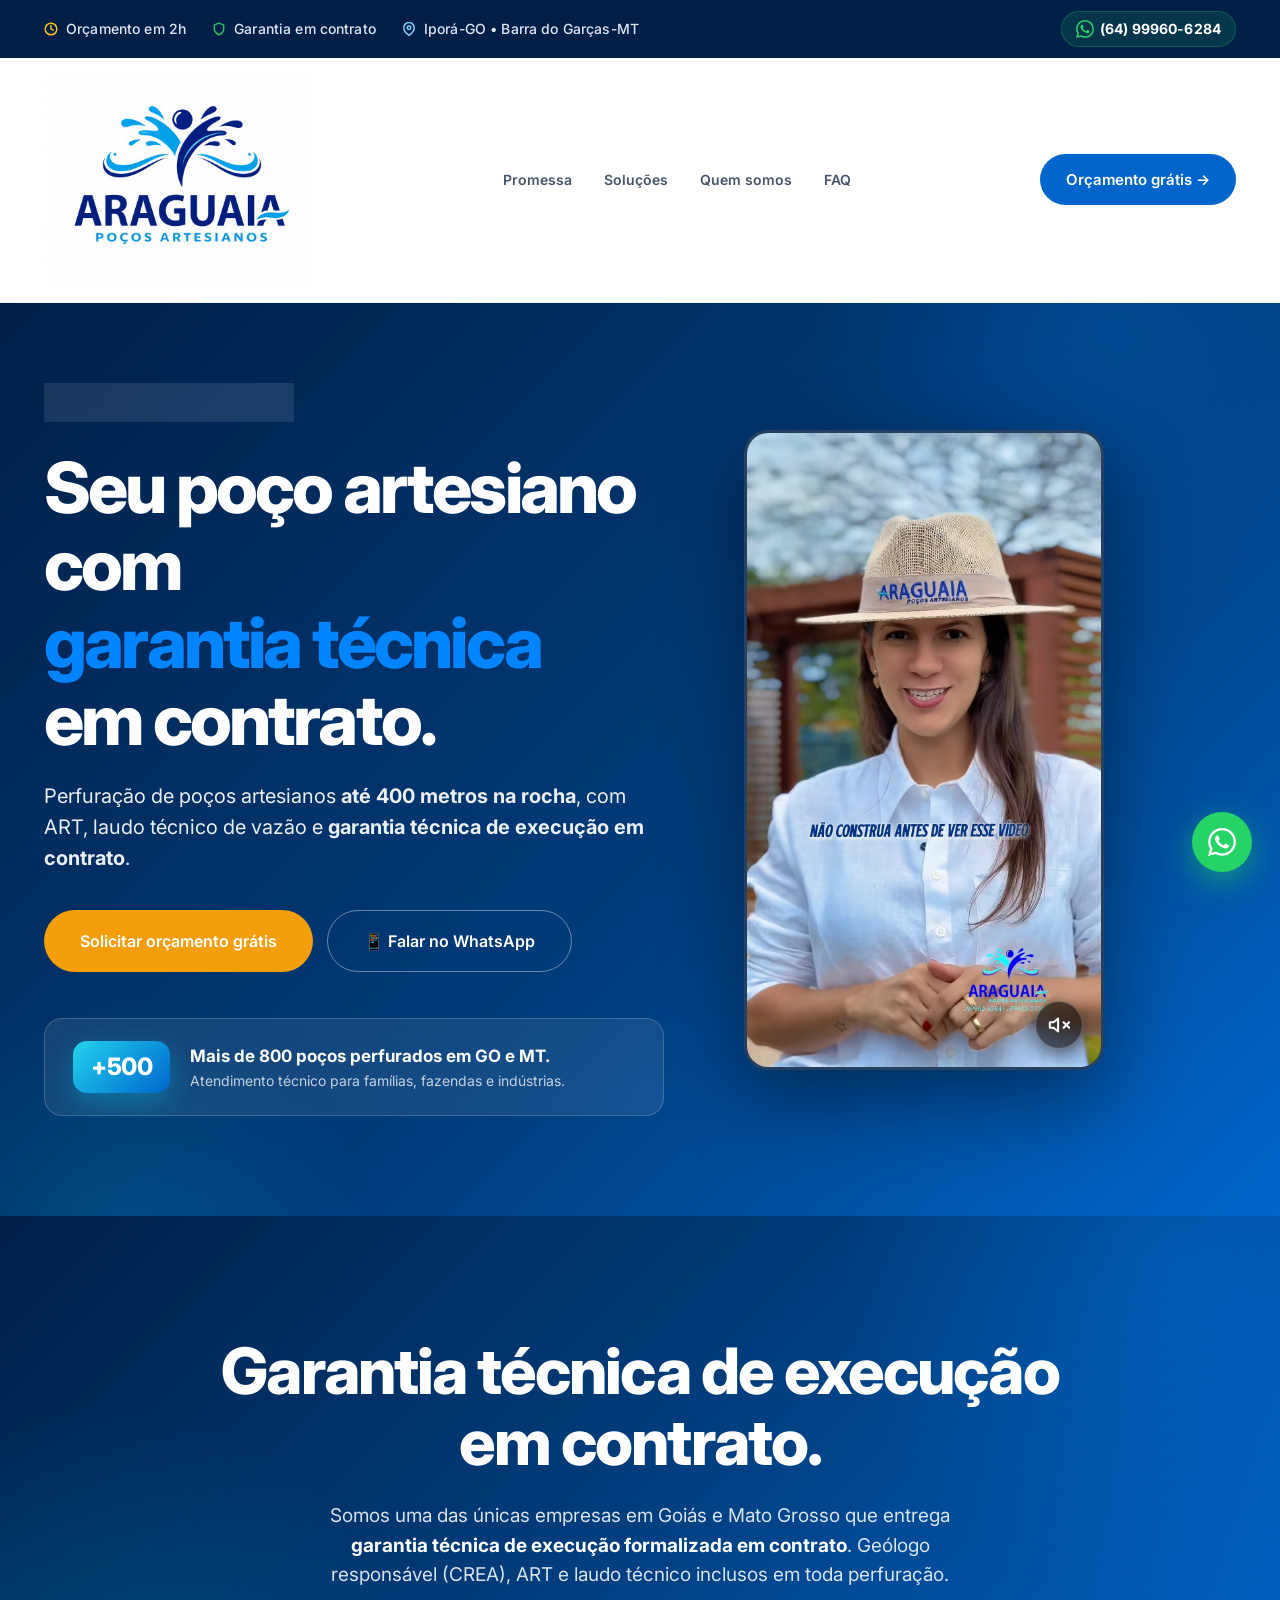
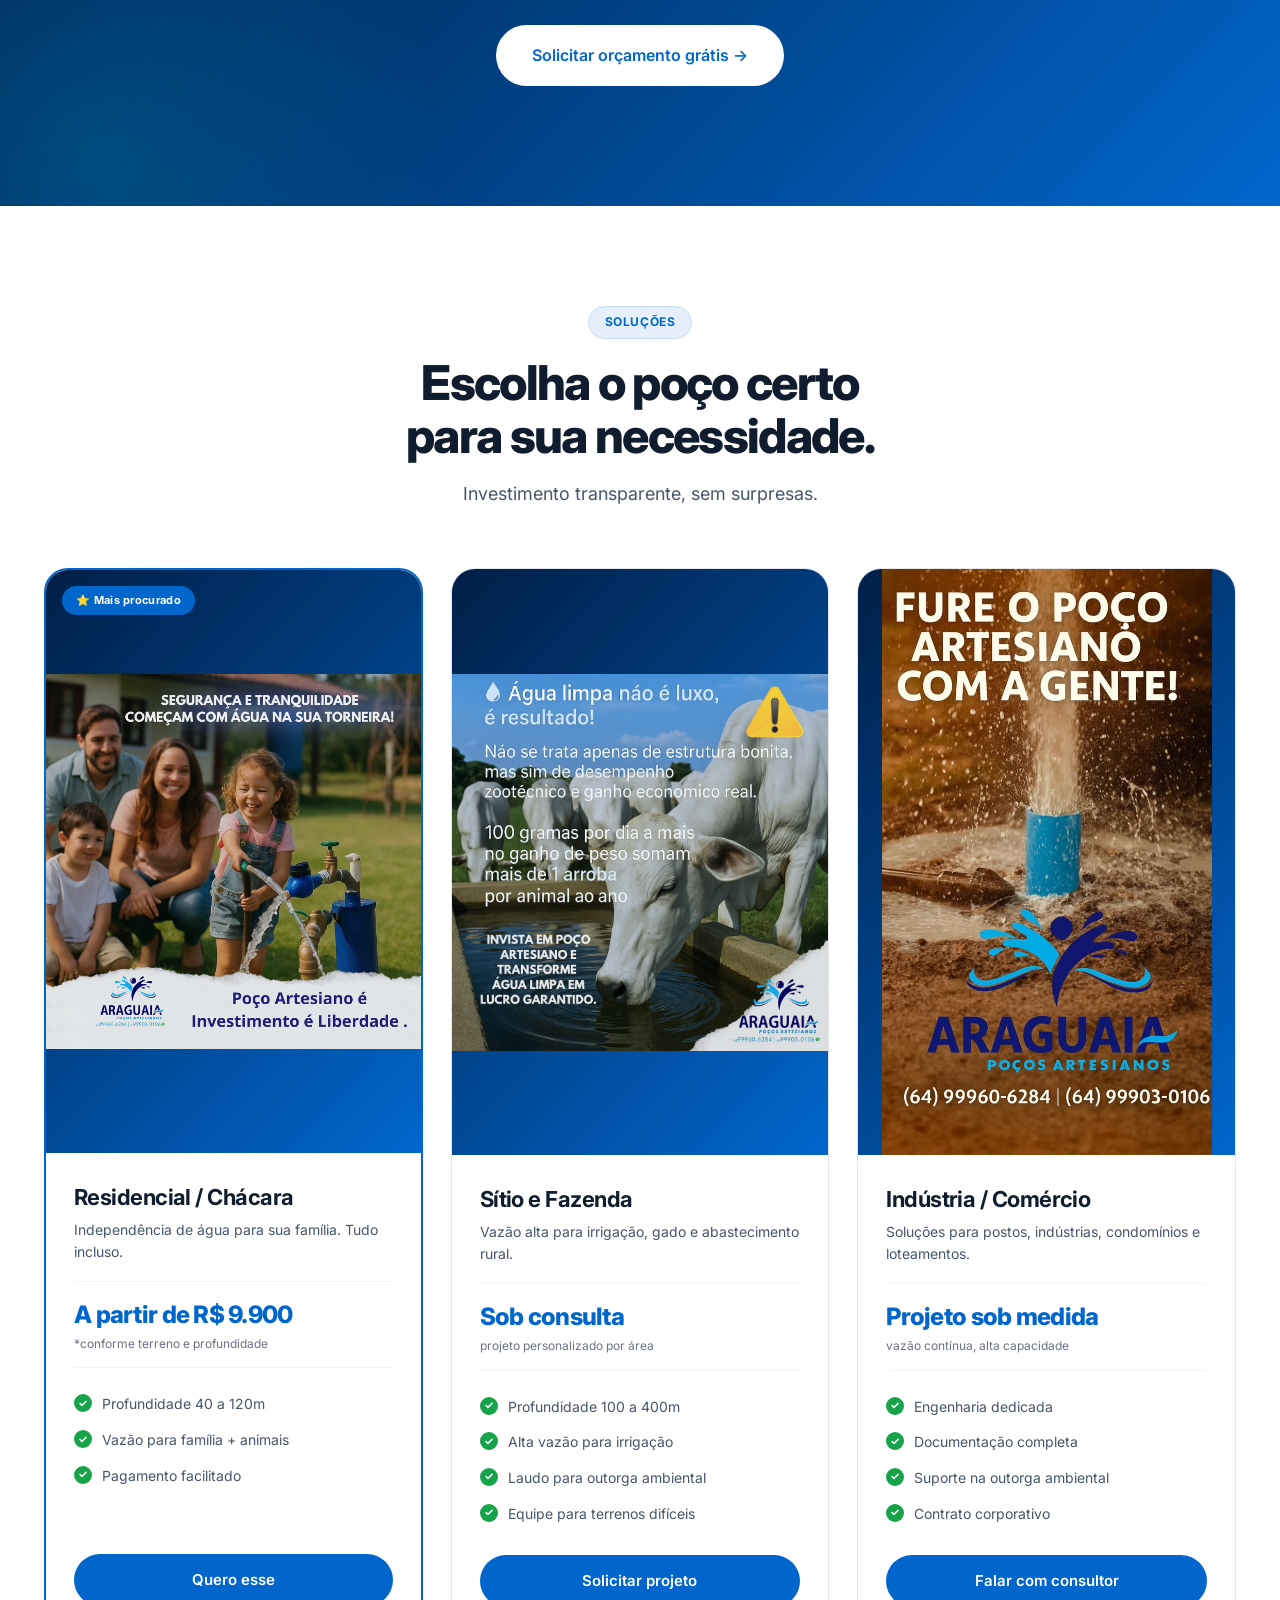
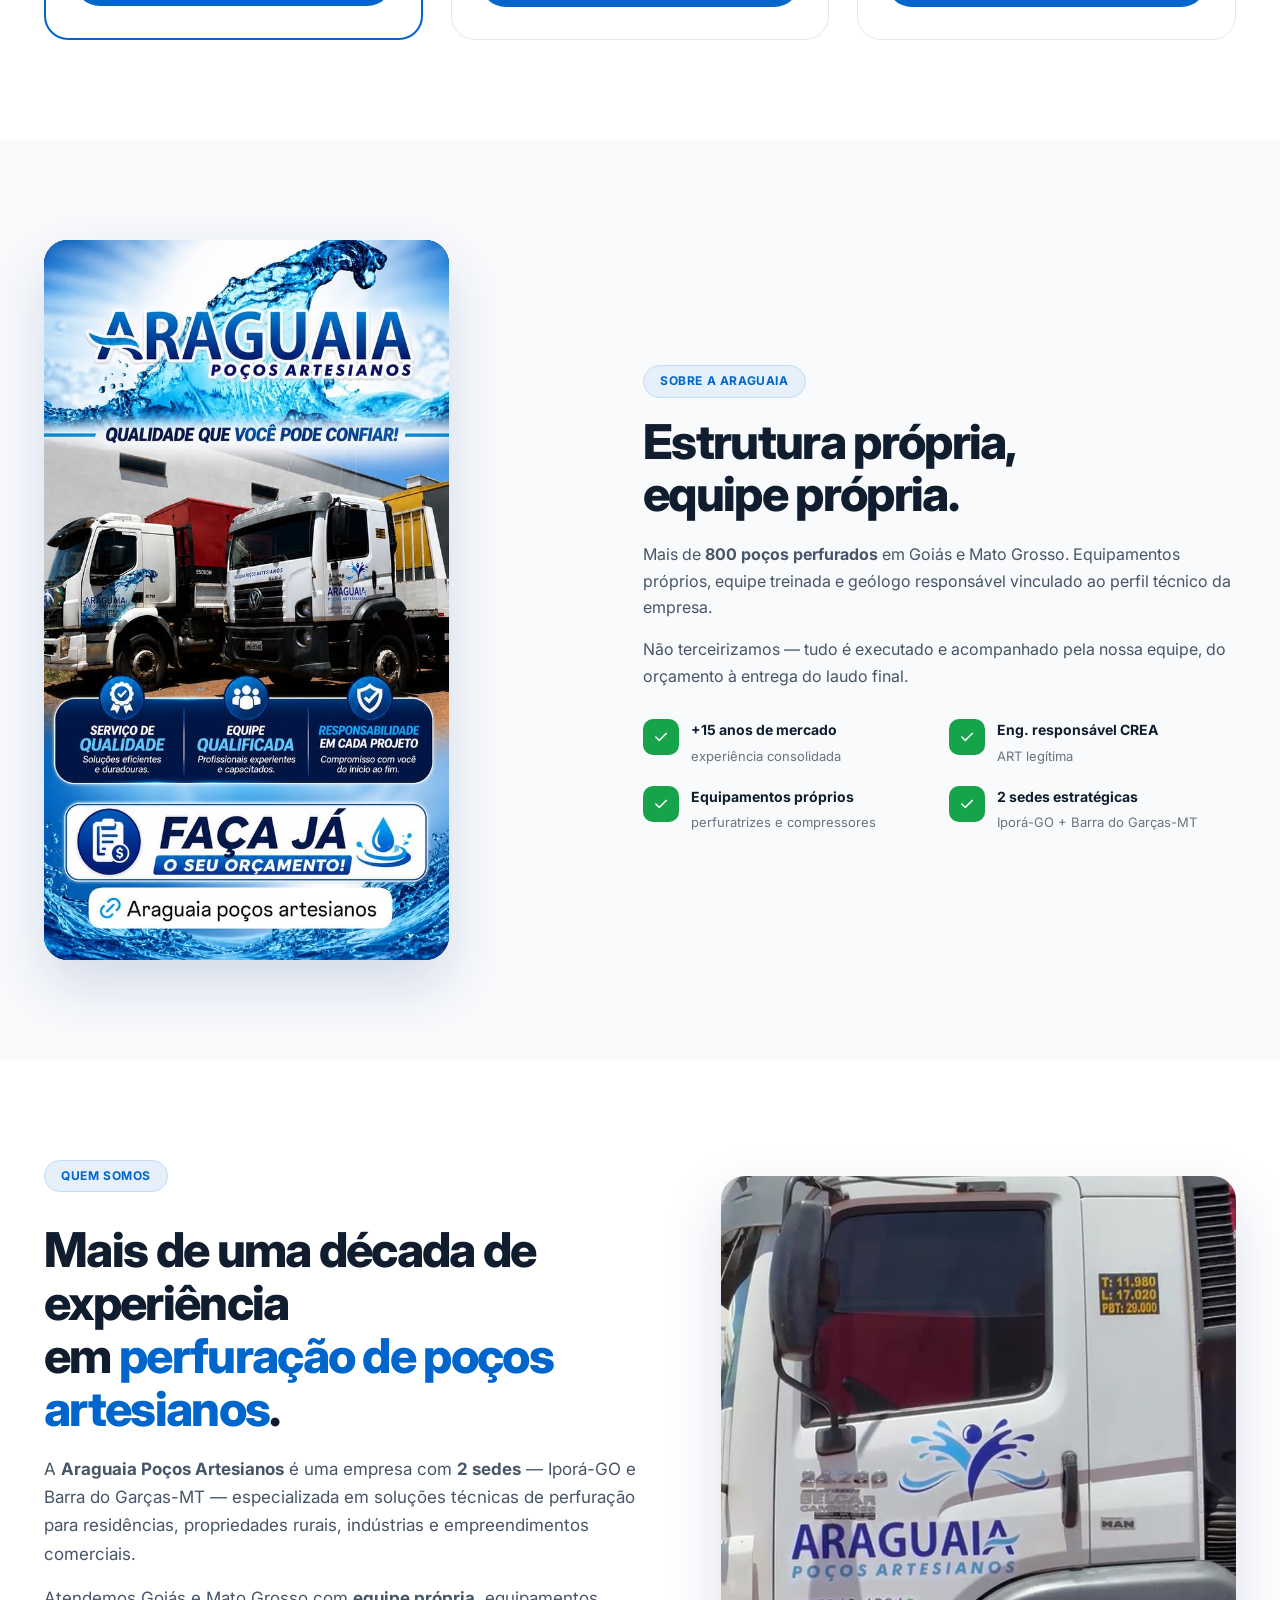
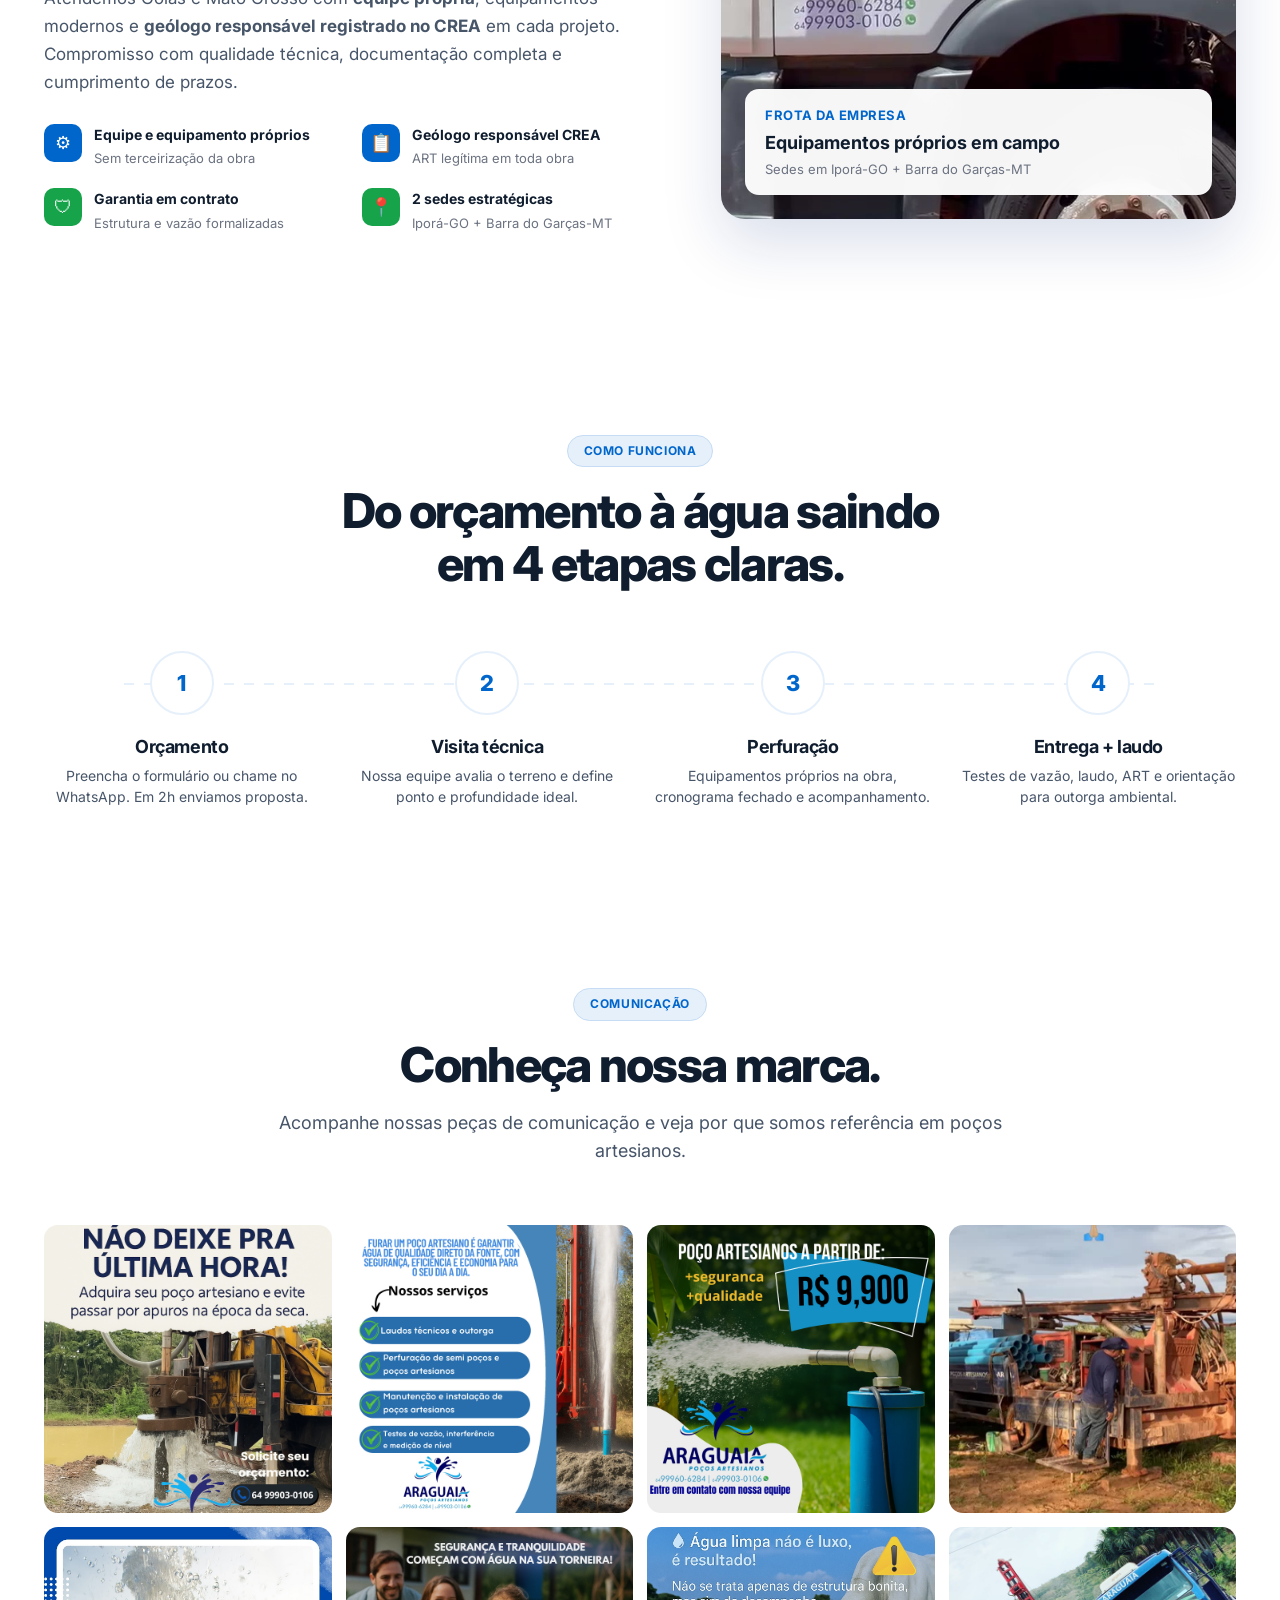
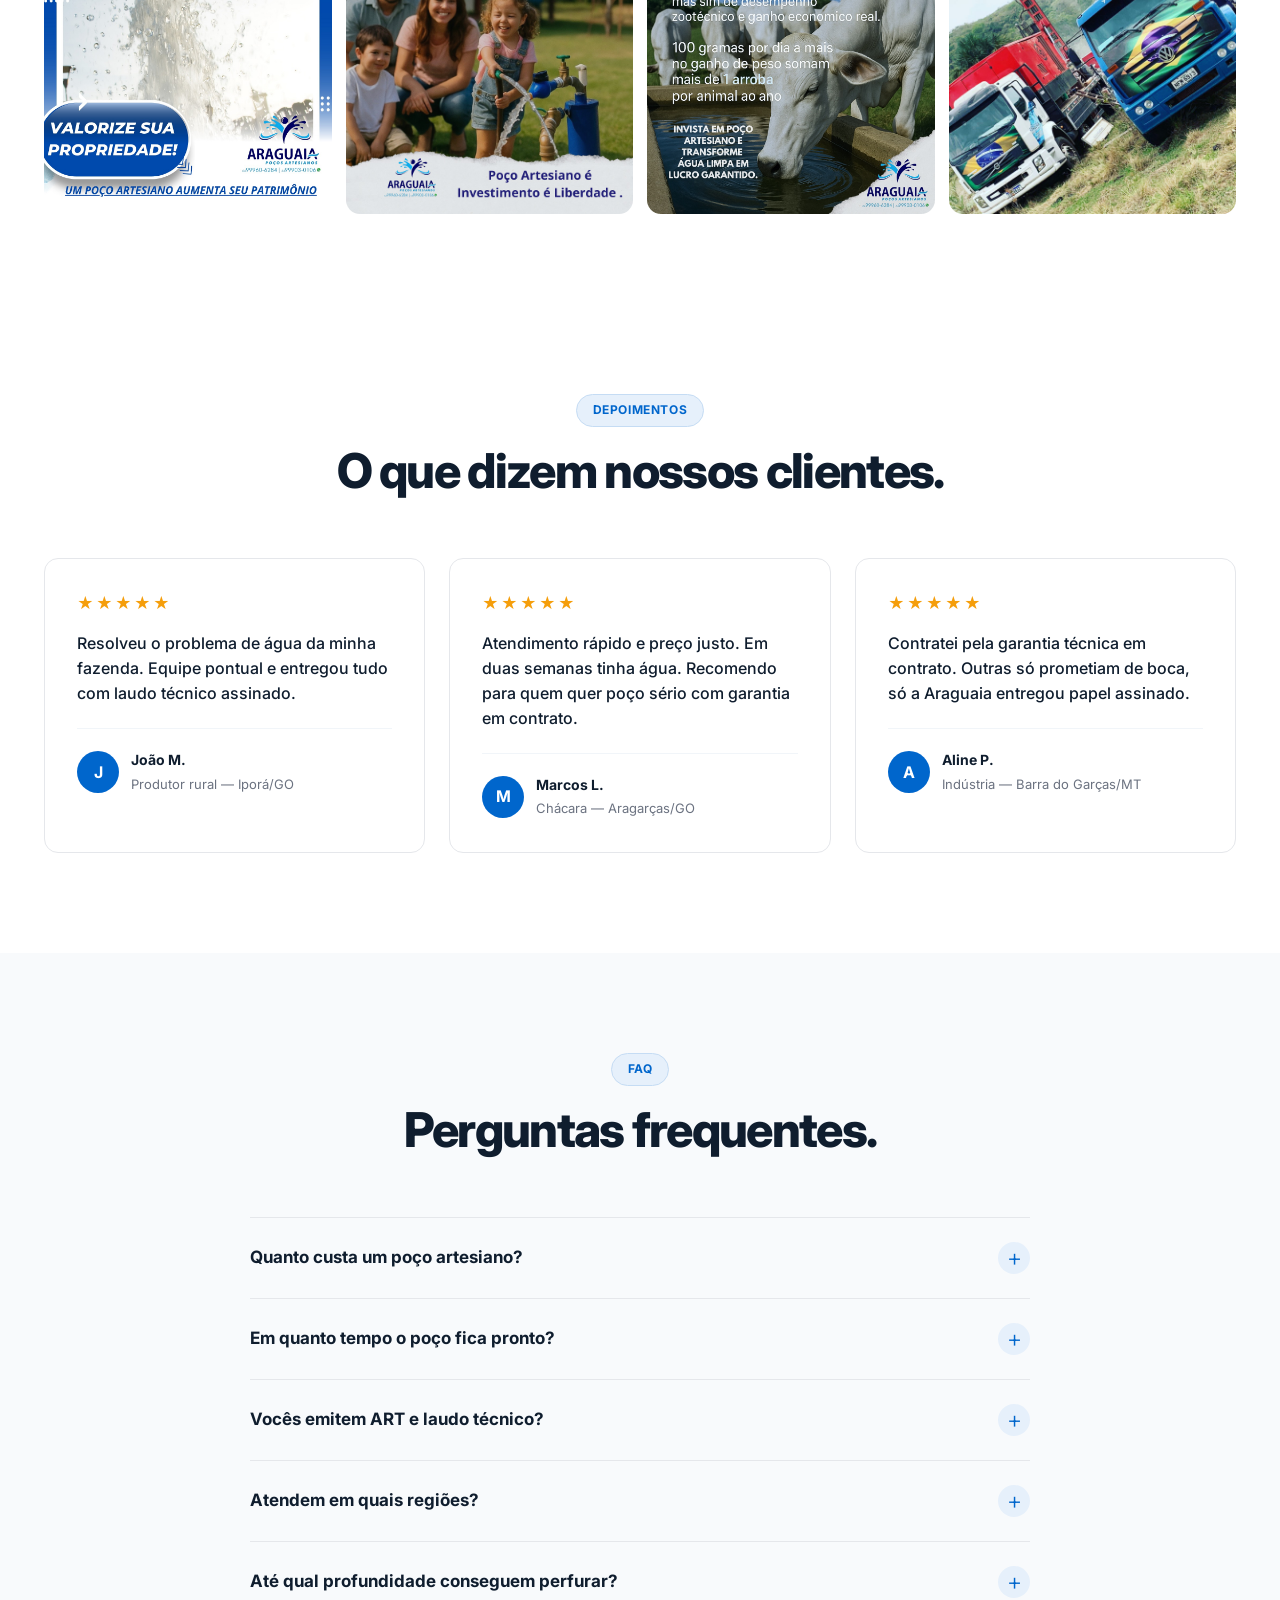
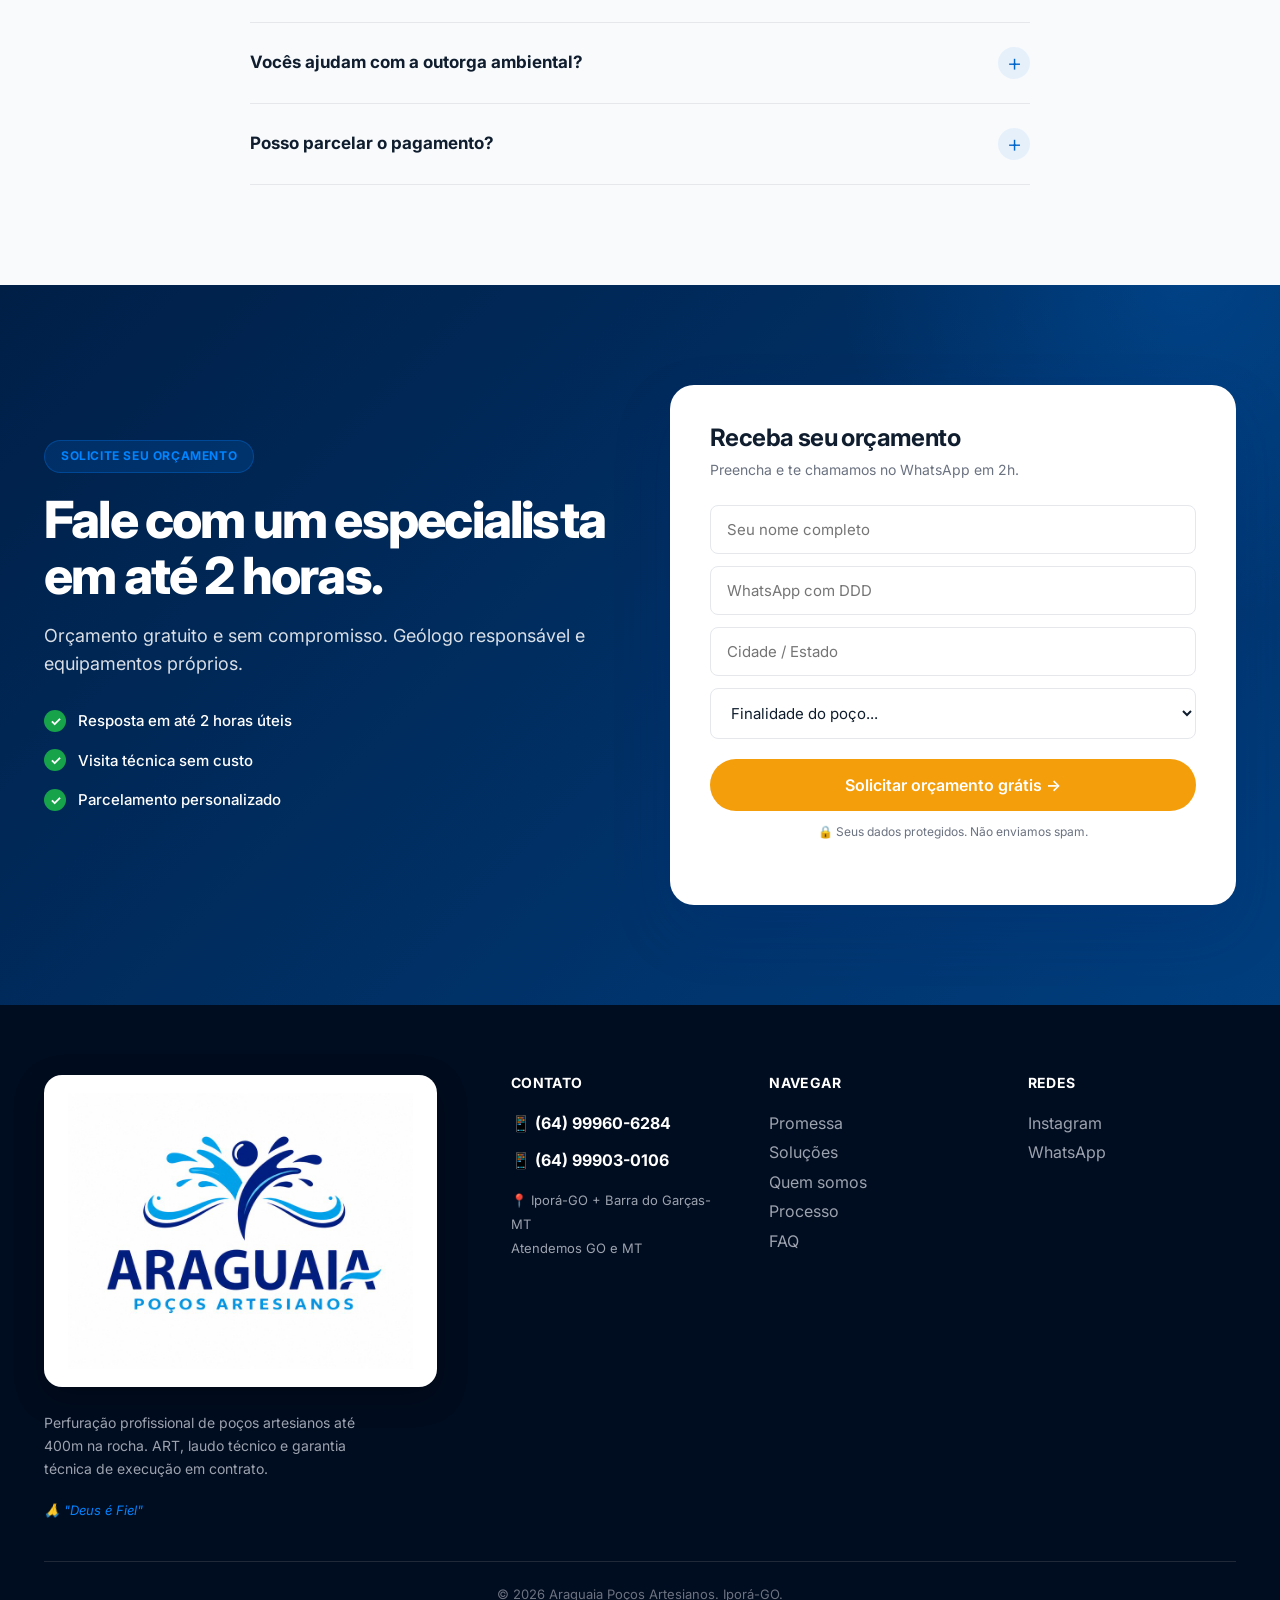
==== commit a9ef2af5: "fix(landing): 2a rodada Araguaia (capacidade real + remover promessas duplicadas) CAPACIDADE TECNICA" ====
--- a/index.html
+++ b/index.html
@@ -3,14 +3,14 @@
 <head>
 <meta charset="UTF-8">
 <meta name="viewport" content="width=device-width, initial-scale=1.0">
-<title>Araguaia Poços Artesianos | Perfuração até 450m com Garantia | GO + MT + BR</title>
-<meta name="description" content="Perfuração de poços artesianos até 450m na rocha, com ART, laudo de vazão e garantia técnica de execução em contrato. Atendemos Goiás e Mato Grosso. Sedes em Iporá-GO e Barra do Garças-MT. Orçamento em 2h.">
+<title>Araguaia Poços Artesianos | Perfuração até 400m com Garantia Técnica | GO + MT</title>
+<meta name="description" content="Perfuração de poços artesianos até 400m na rocha, com ART, laudo de vazão e garantia técnica de execução em contrato. Atendemos Goiás e Mato Grosso. Sedes em Iporá-GO e Barra do Garças-MT. Orçamento em 2h.">
 <meta name="robots" content="index, follow">
 <link rel="canonical" href="https://araguaiapocos.com.br/">
 
 <meta property="og:type" content="website">
-<meta property="og:title" content="Araguaia Poços Artesianos | Perfuração até 450m com Garantia">
-<meta property="og:description" content="Perfuração até 450m na rocha. ART + Laudo + Garantia em contrato.">
+<meta property="og:title" content="Araguaia Poços Artesianos | Perfuração até 400m com Garantia Técnica">
+<meta property="og:description" content="Perfuração até 400m na rocha. ART + Laudo + Garantia Técnica de Execução em contrato.">
 <meta property="og:image" content="https://araguaiapocos.com.br/imgs/hero-jato.jpg">
 <link rel="icon" type="image/jpeg" href="logo.jpg">
 
@@ -80,7 +80,7 @@
       <div class="hero-content">
         <span class="hero-tag"><span class="dot"></span> Atendendo Goiás e Mato Grosso</span>
         <h1>Seu poço artesiano com <span class="destaque">garantia técnica</span><br>em contrato.</h1>
-        <p class="hero-lead">Perfuração de poços artesianos <strong>até 450 metros na rocha</strong>, com ART, laudo técnico de vazão e <strong>garantia técnica de execução em contrato</strong>.</p>
+        <p class="hero-lead">Perfuração de poços artesianos <strong>até 400 metros na rocha</strong>, com ART, laudo técnico de vazão e <strong>garantia técnica de execução em contrato</strong>.</p>
         <div class="hero-ctas">
           <a href="#cta" class="btn btn-laranja btn-lg" onclick="trackClick('hero_orc')">Solicitar orçamento grátis</a>
           <a href="https://wa.me/message/VCMNJ7SGMDHQE1" class="btn btn-ghost btn-lg" target="_blank" rel="noopener" onclick="trackClick('hero_wpp')">📱 Falar no WhatsApp</a>
@@ -134,10 +134,9 @@
           <p class="sol-desc">Independência de água para sua família. Tudo incluso.</p>
           <div class="sol-preco"><span class="v">A partir de R$ 9.900</span><small>*conforme terreno e profundidade</small></div>
           <ul>
-            <li>Profundidade 60 a 120m</li>
+            <li>Profundidade 40 a 120m</li>
             <li>Vazão para família + animais</li>
             <li>Pagamento facilitado</li>
-            <li>ART + Laudo + Garantia inclusos</li>
           </ul>
           <a href="#cta" class="btn btn-primary" onclick="trackClick('sol_res')">Quero esse</a>
         </div>
@@ -149,7 +148,7 @@
           <p class="sol-desc">Vazão alta para irrigação, gado e abastecimento rural.</p>
           <div class="sol-preco"><span class="v">Sob consulta</span><small>projeto personalizado por área</small></div>
           <ul>
-            <li>Profundidade 100 a 450m</li>
+            <li>Profundidade 100 a 400m</li>
             <li>Alta vazão para irrigação</li>
             <li>Laudo para outorga ambiental</li>
             <li>Equipe para terrenos difíceis</li>
@@ -295,12 +294,11 @@
   <div class="wrap">
     <div class="sec-head reveal"><span class="sec-tag">FAQ</span><h2>Perguntas frequentes.</h2></div>
     <div class="faq-grid">
-      <details class="faq-item reveal"><summary>Quanto custa um poço artesiano?</summary><p>Depende da profundidade, tipo de solo e finalidade. Residenciais começam a partir de R$ 9.900 (com ART, laudo e garantia). Para sítio, fazenda ou indústria, valor personalizado conforme área e vazão.</p></details>
+      <details class="faq-item reveal"><summary>Quanto custa um poço artesiano?</summary><p>Depende da profundidade, tipo de solo e finalidade. Residenciais começam a partir de R$ 9.900. Para sítio, fazenda ou indústria, valor personalizado conforme área e vazão.</p></details>
       <details class="faq-item reveal"><summary>Em quanto tempo o poço fica pronto?</summary><p>Em média 5 a 15 dias úteis a partir da visita técnica, dependendo da profundidade e tipo de terreno.</p></details>
       <details class="faq-item reveal"><summary>Vocês emitem ART e laudo técnico?</summary><p>Sim. Laudo técnico de vazão e ART assinada por profissional registrado no CREA — essencial para outorga junto à Semad/GO, Sema/MT e demais órgãos.</p></details>
-      <details class="faq-item reveal"><summary>E se o poço não atingir a vazão prometida?</summary><p>Trabalhamos com garantia formalizada em contrato. Condições claras na proposta — você não fica com prejuízo se algo sair do previsto.</p></details>
       <details class="faq-item reveal"><summary>Atendem em quais regiões?</summary><p>Atendemos Goiás e Mato Grosso, com sedes em Iporá-GO e Barra do Garças-MT.</p></details>
-      <details class="faq-item reveal"><summary>Até qual profundidade conseguem perfurar?</summary><p>Capacidade técnica de até <strong>450 metros na rocha</strong>. Atendemos terrenos onde outras empresas não conseguem chegar.</p></details>
+      <details class="faq-item reveal"><summary>Até qual profundidade conseguem perfurar?</summary><p>Capacidade técnica de até <strong>400 metros na rocha</strong>. Atendemos terrenos onde outras empresas não conseguem chegar.</p></details>
       <details class="faq-item reveal"><summary>Vocês ajudam com a outorga ambiental?</summary><p>Sim. Orientamos sobre o processo e fornecemos toda documentação técnica necessária.</p></details>
       <details class="faq-item reveal"><summary>Posso parcelar o pagamento?</summary><p>Sim. Condições personalizadas — fale com nosso consultor pelo WhatsApp.</p></details>
     </div>
@@ -318,7 +316,6 @@
         <ul class="cta-final-bullets">
           <li>Resposta em até 2 horas úteis</li>
           <li>Visita técnica sem custo</li>
-          <li>ART + Laudo + Garantia inclusos</li>
           <li>Parcelamento personalizado</li>
         </ul>
       </div>
@@ -350,7 +347,7 @@
         <div class="foot-brand" style="margin-bottom:24px">
           <img src="logo-nova.jpg" alt="Araguaia Poços Artesianos" style="height:312px;max-width:100%;width:auto;display:block;background:#fff;padding:18px 24px;border-radius:18px;box-shadow:0 10px 30px rgba(0,0,0,.3)">
         </div>
-        <p style="color:#9ca3af;font-size:14px;line-height:1.65;max-width:340px">Perfuração profissional de poços artesianos até 450m na rocha. ART, laudo técnico e garantia técnica de execução em contrato.</p>
+        <p style="color:#9ca3af;font-size:14px;line-height:1.65;max-width:340px">Perfuração profissional de poços artesianos até 400m na rocha. ART, laudo técnico e garantia técnica de execução em contrato.</p>
         <div class="foot-fe">🙏 "Deus é Fiel"</div>
       </div>
       <div class="foot-col">
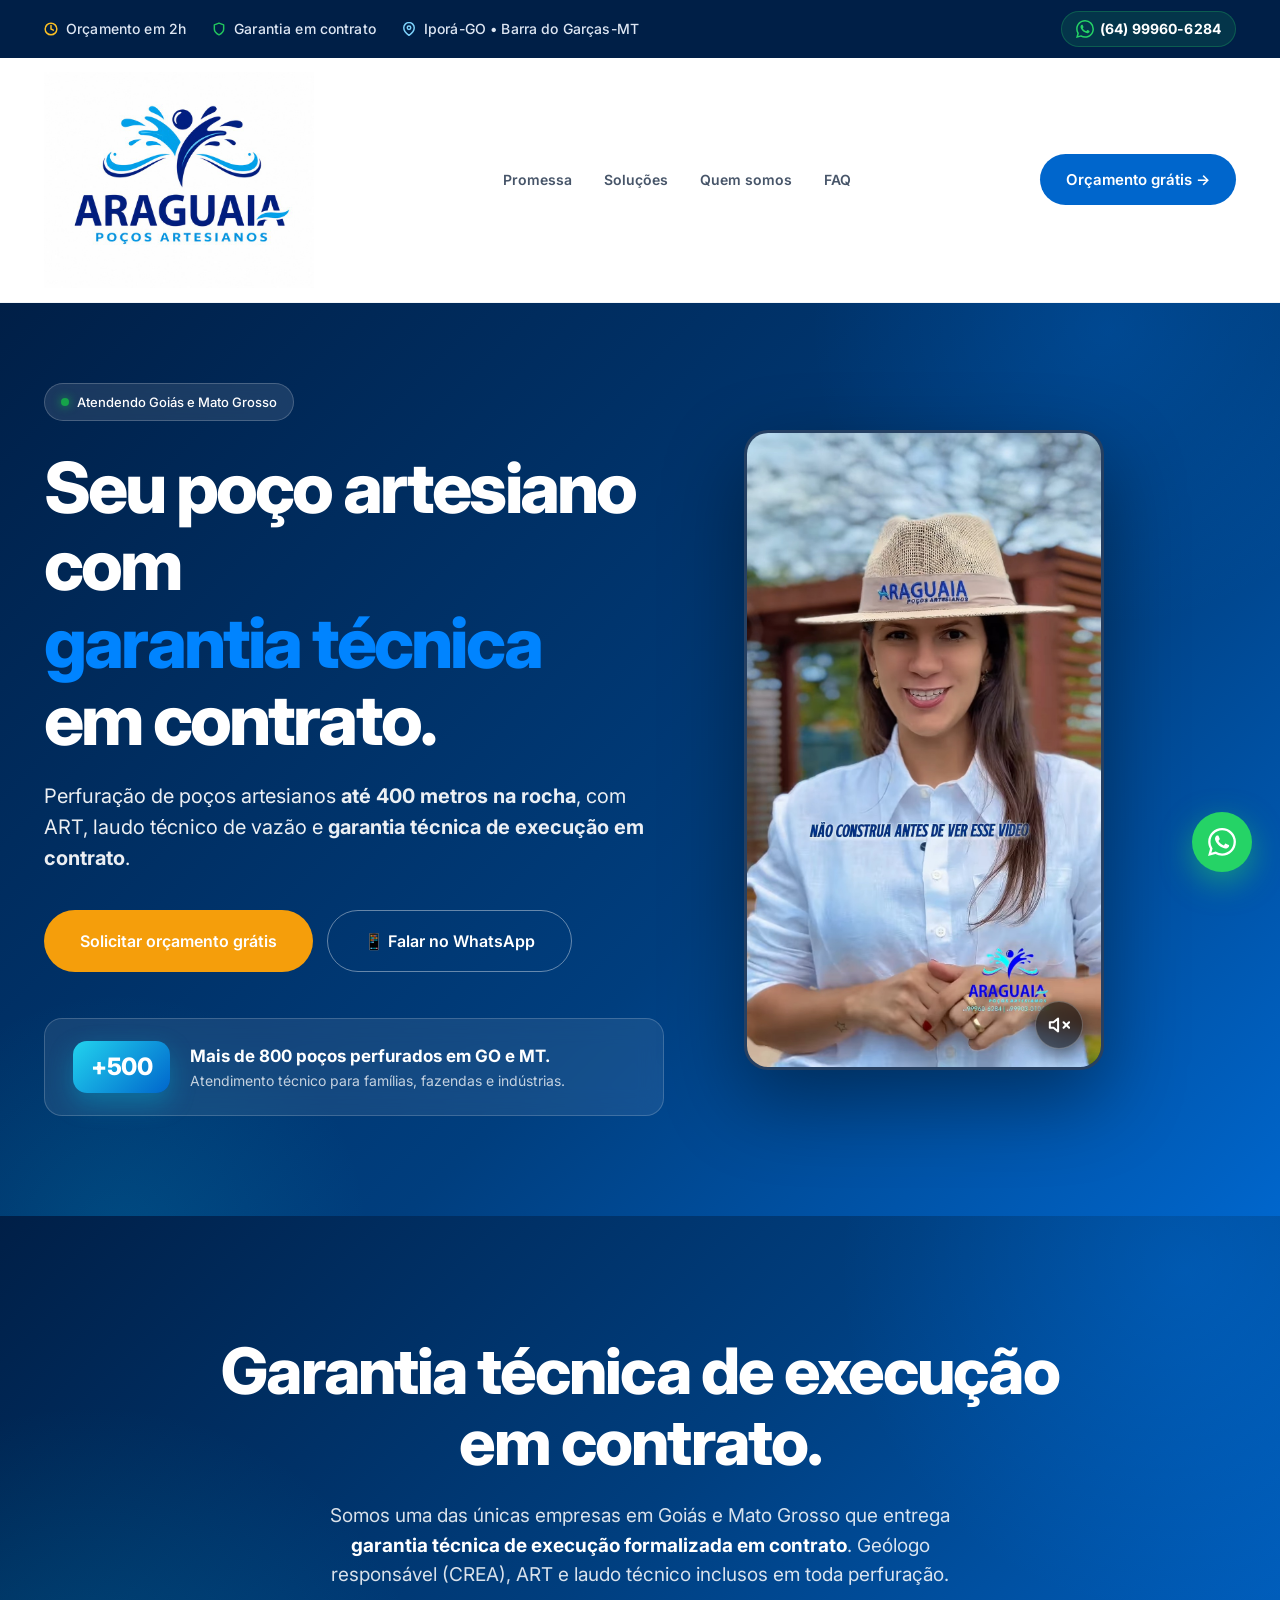
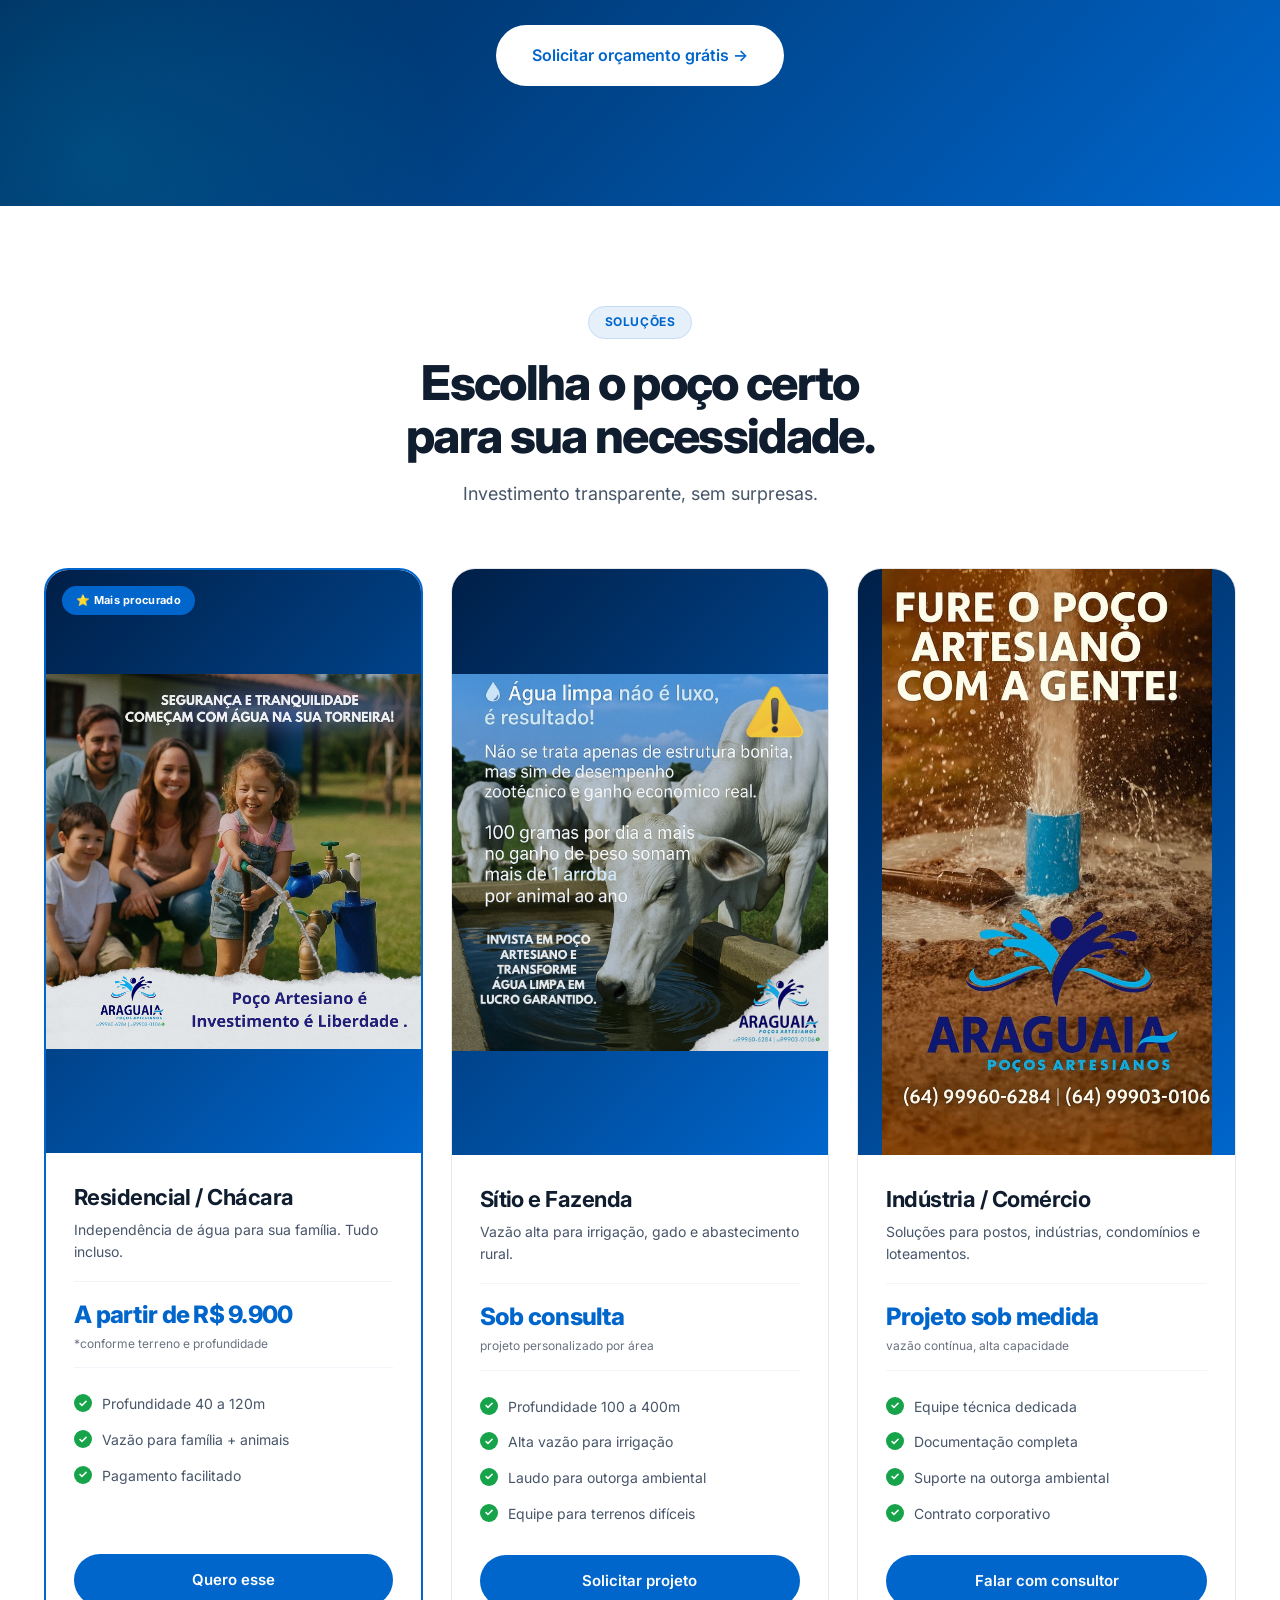
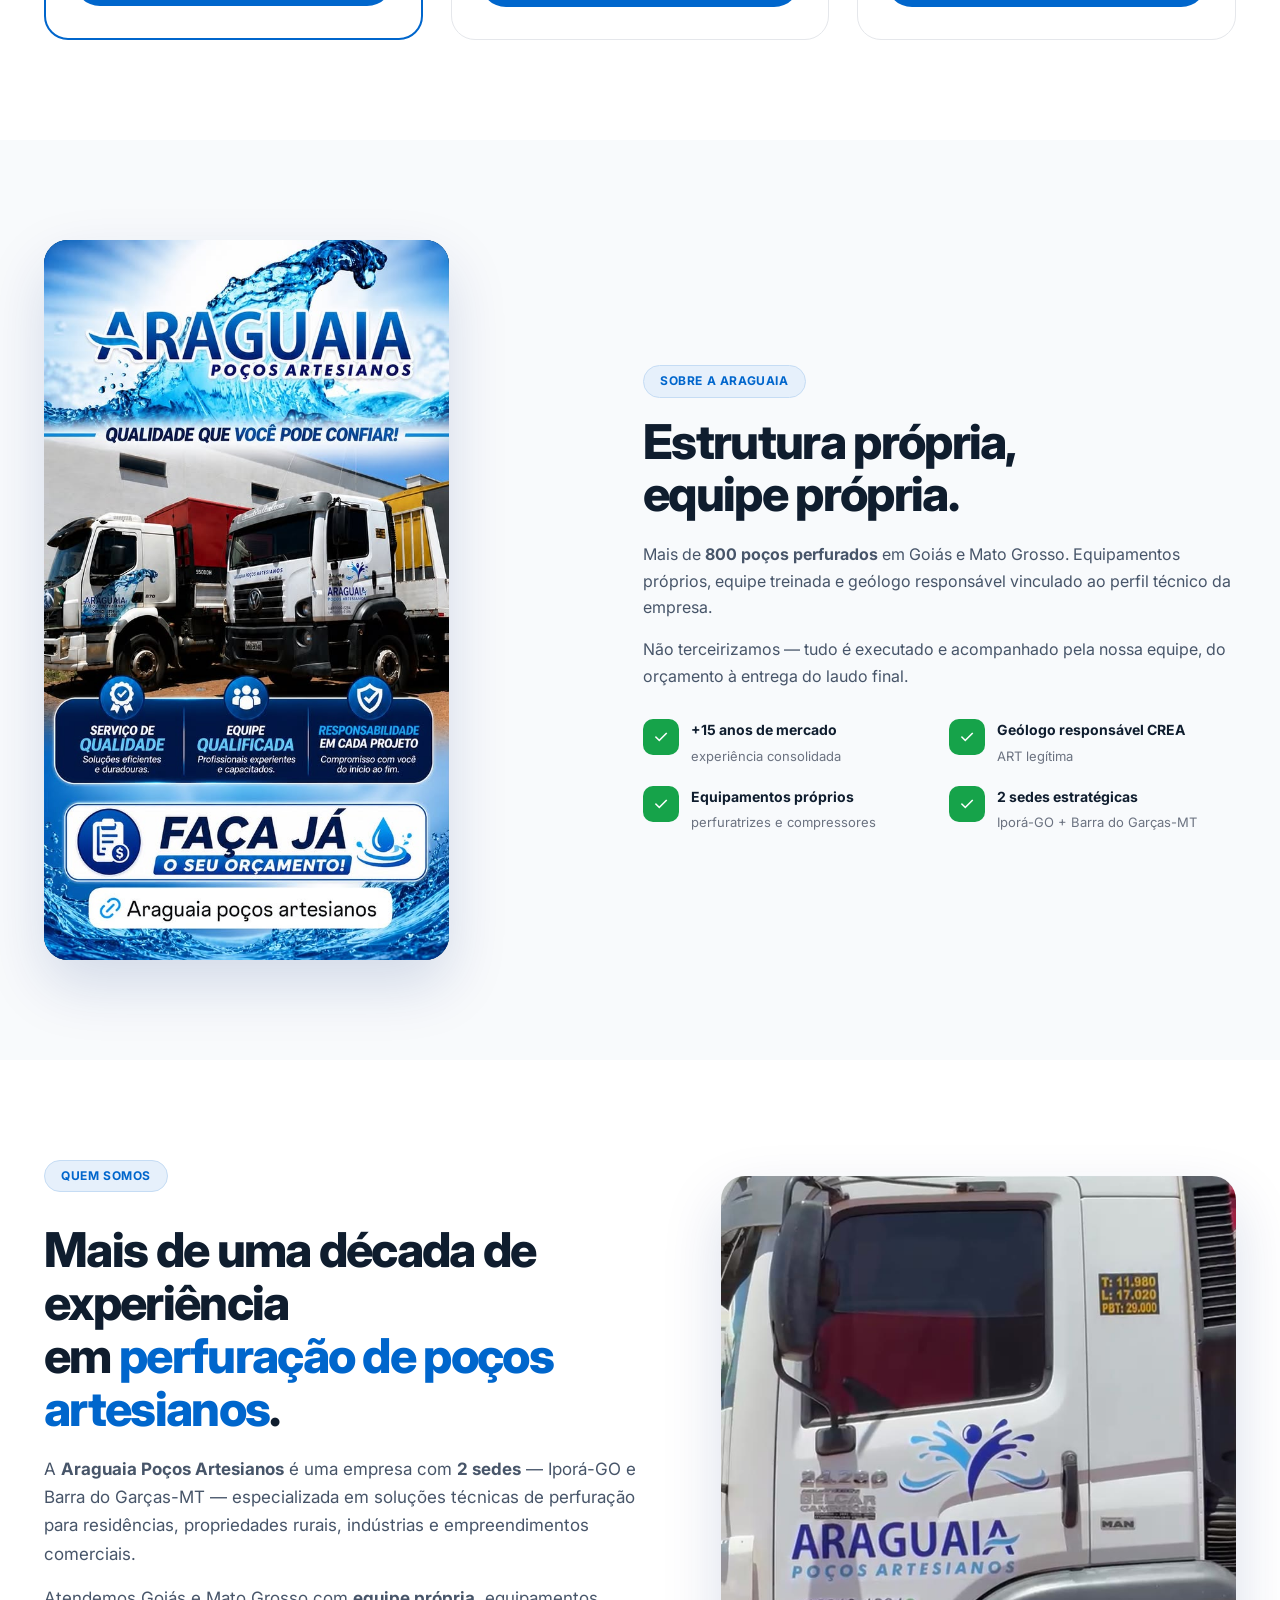
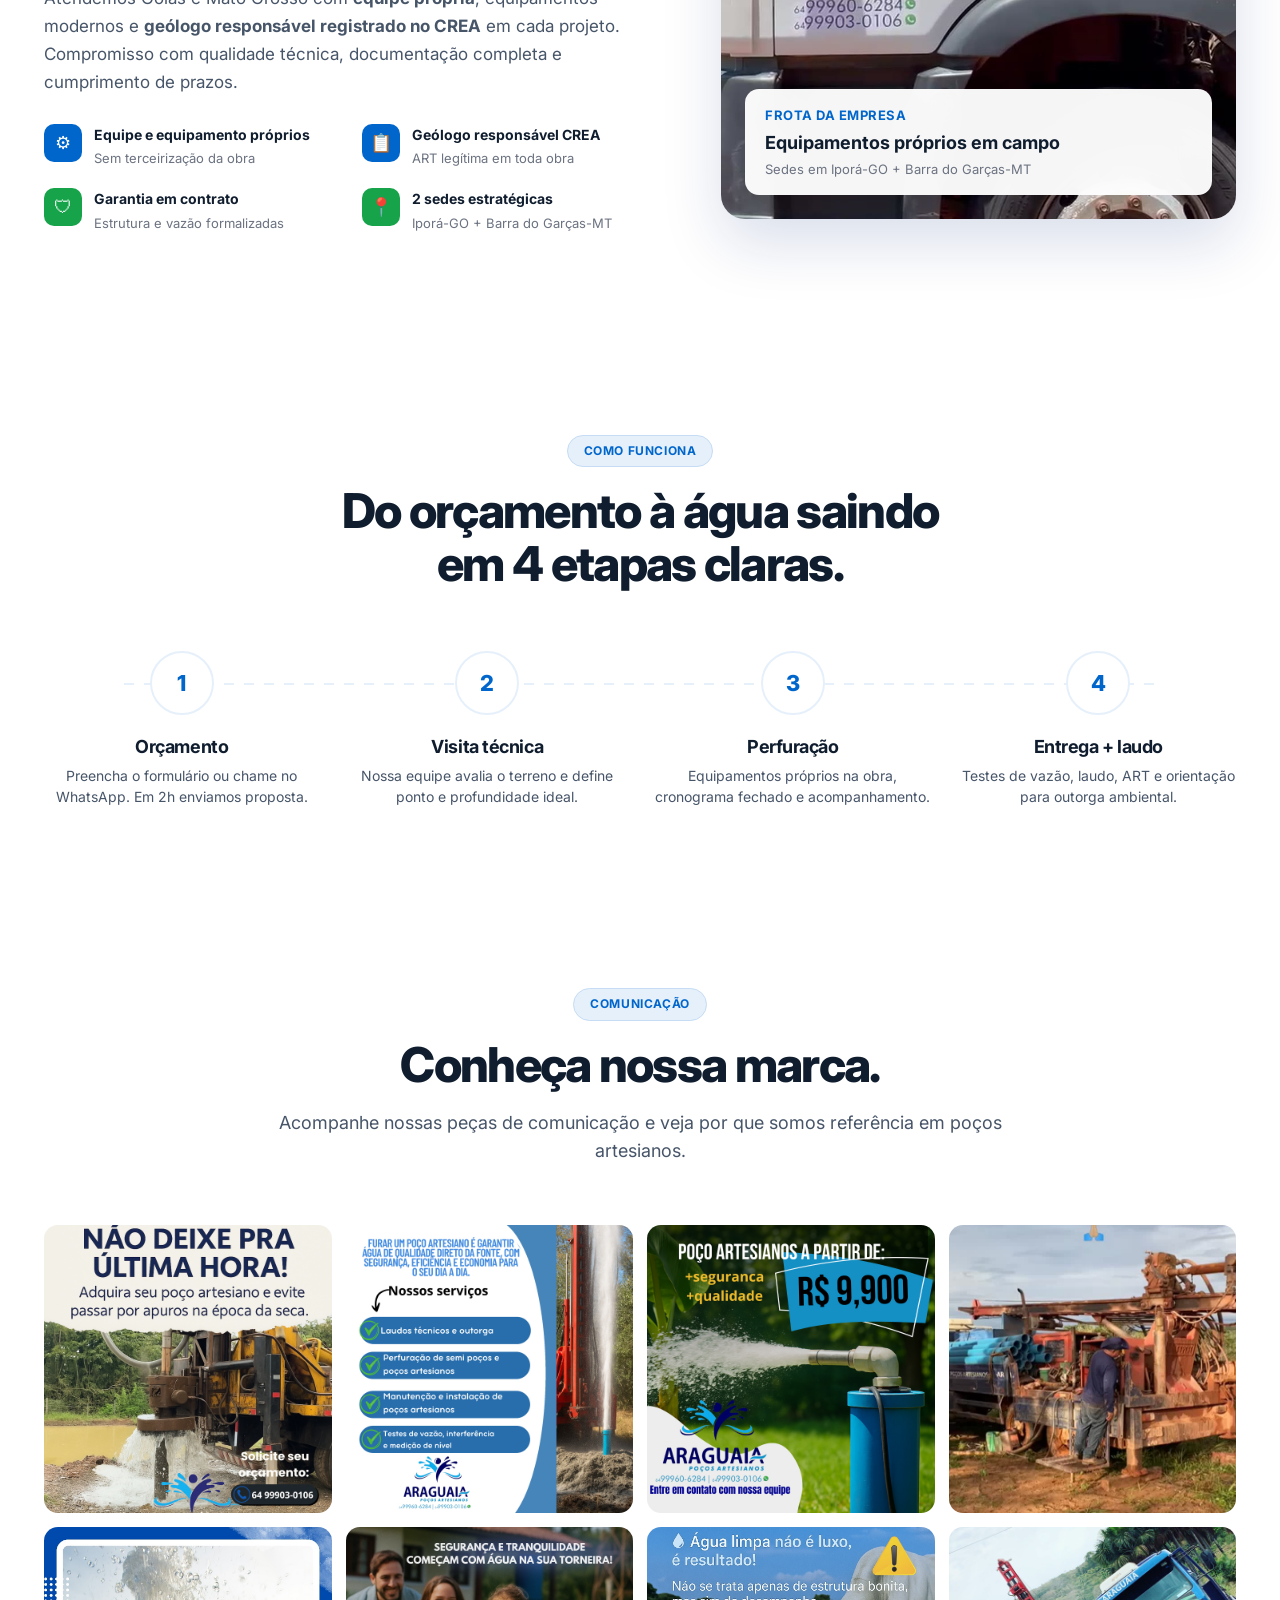
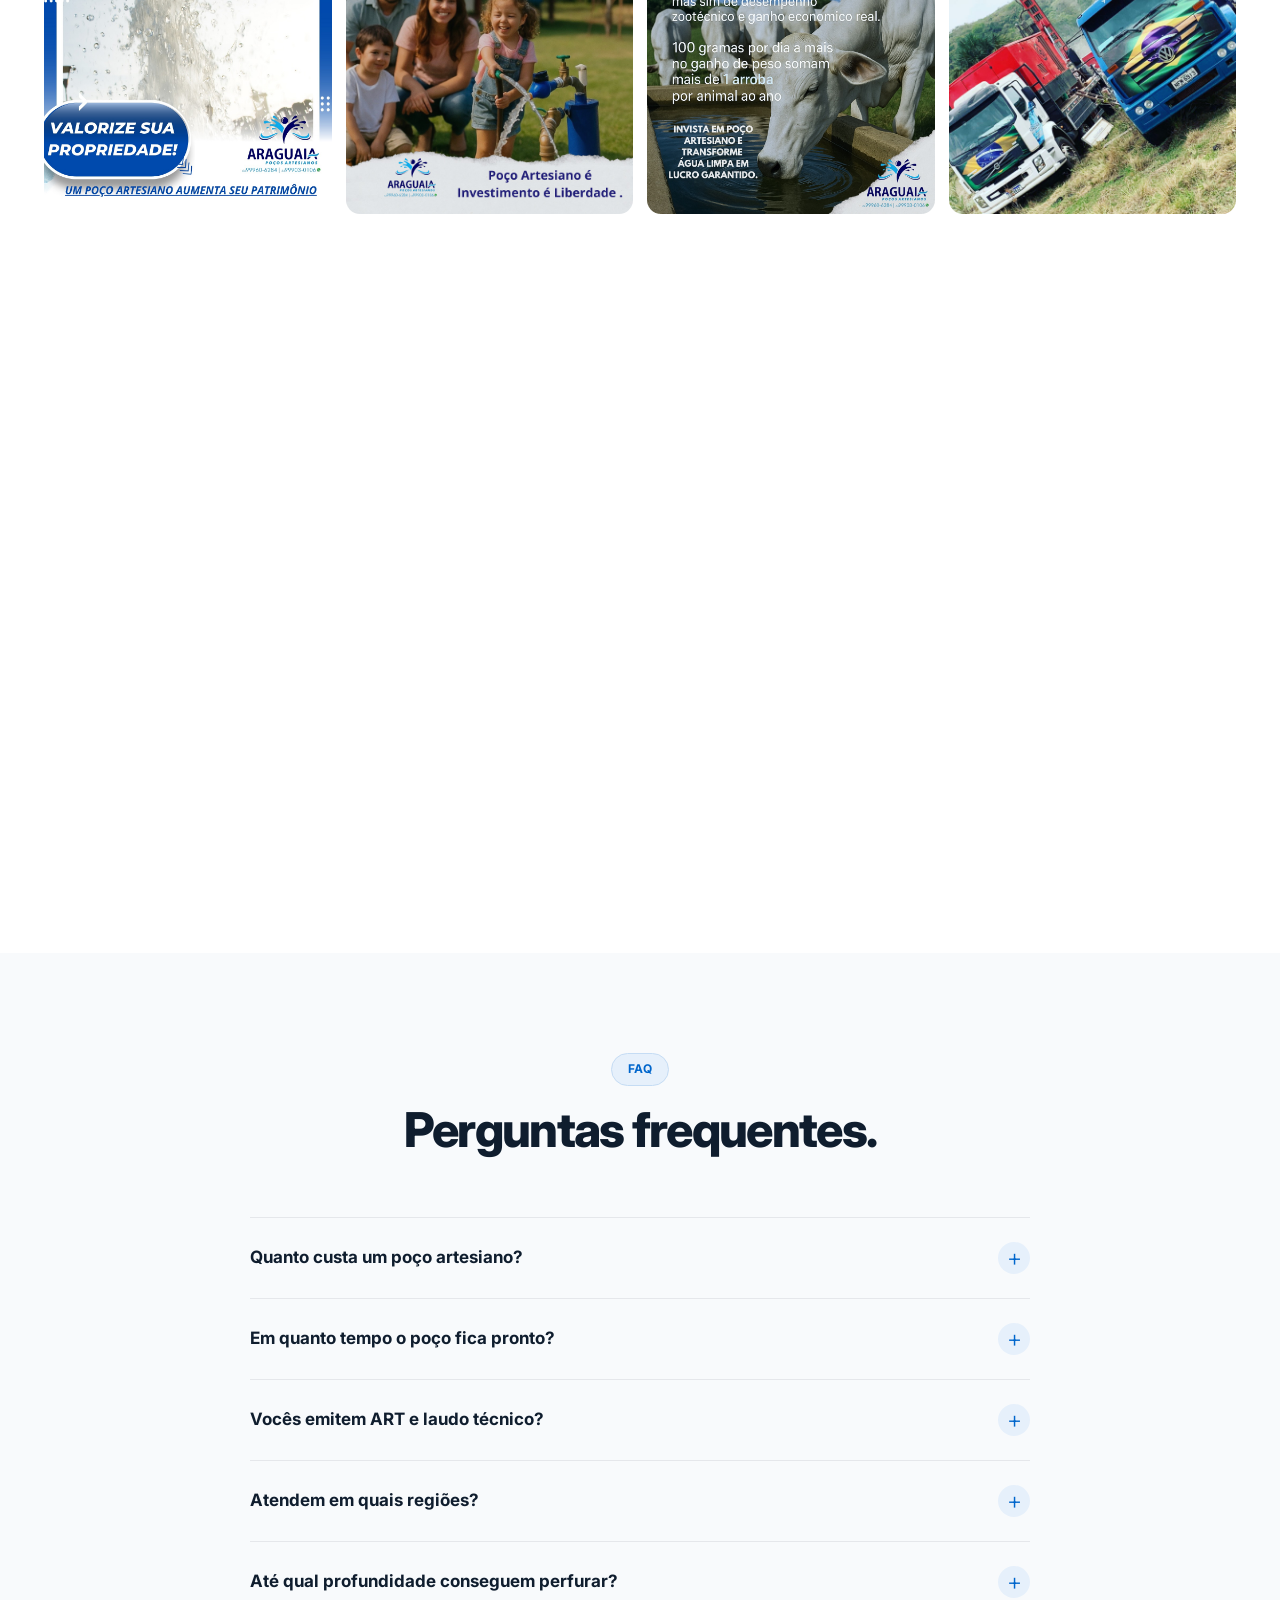
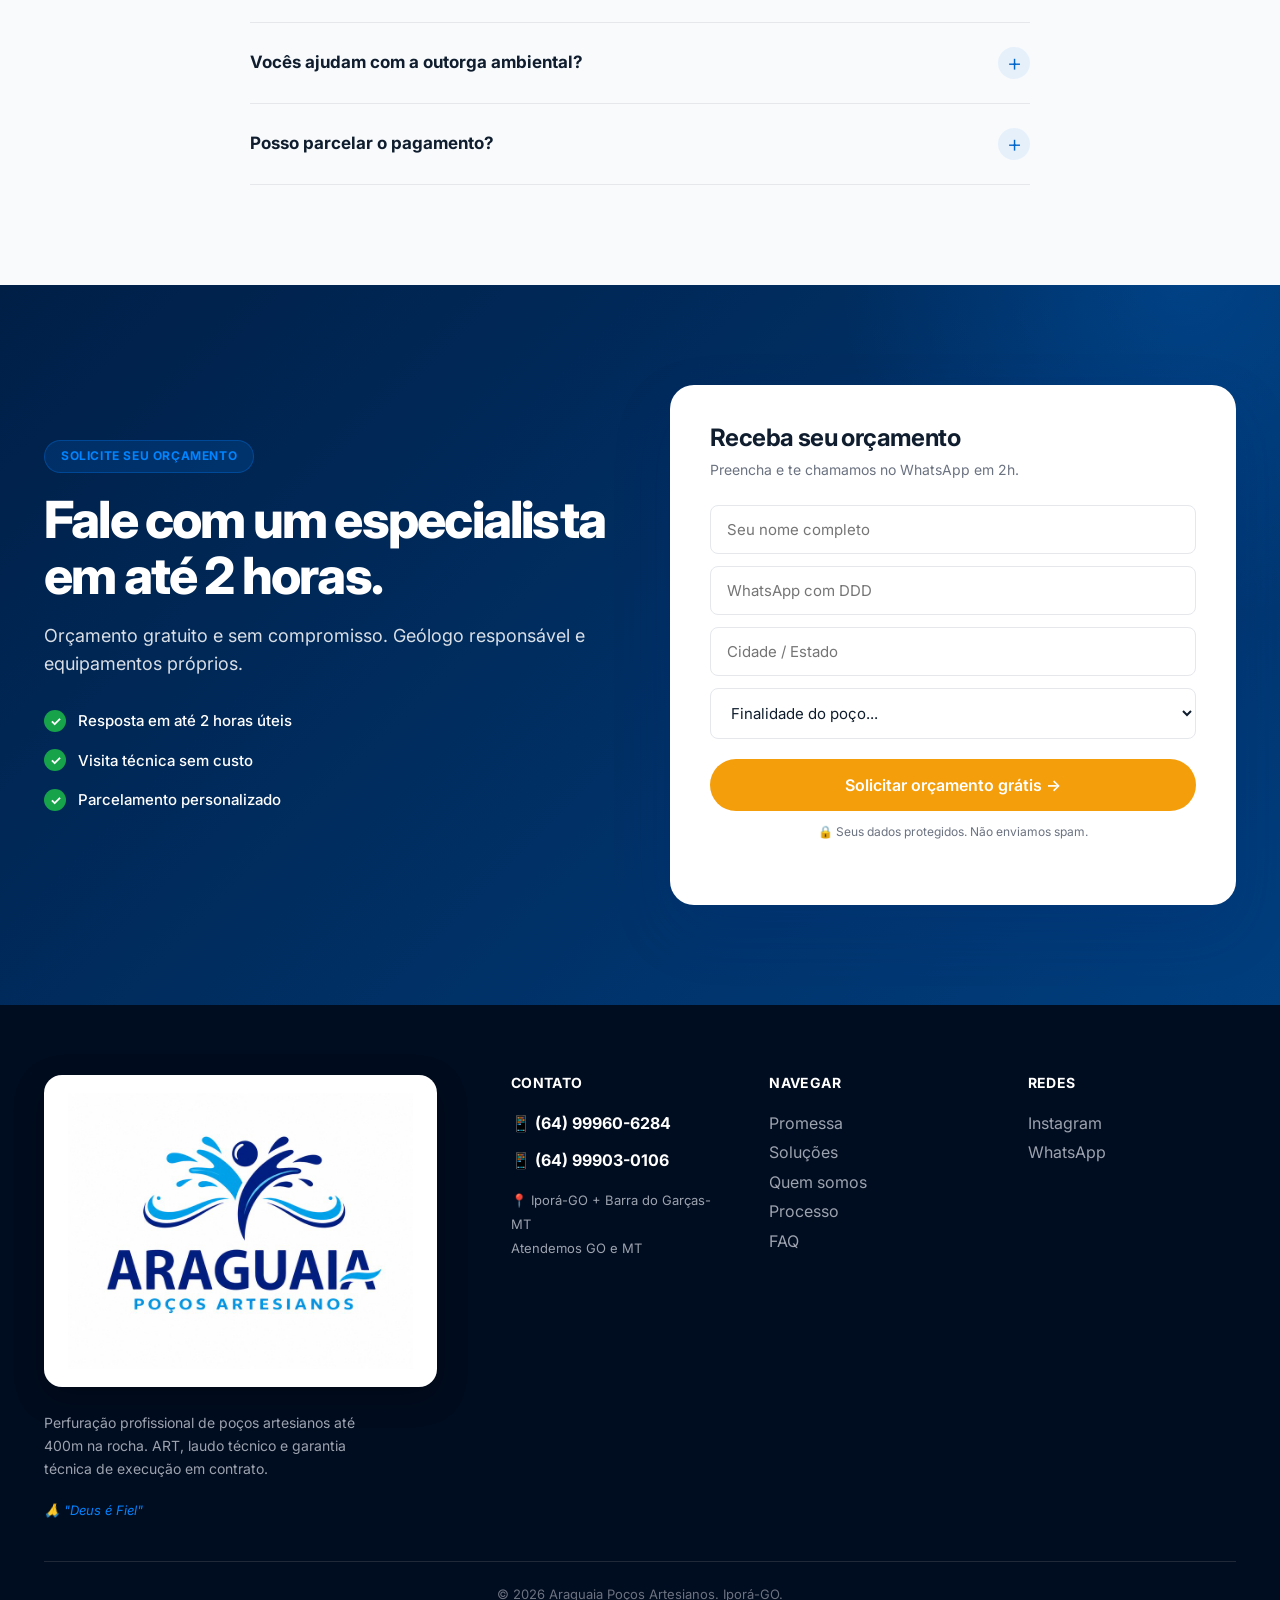
==== commit 7716b76a: "fix(landing): remover ultimas mencoes a "Eng." que escaparam - Card Industria/Comercio: "Engenharia " ====
--- a/index.html
+++ b/index.html
@@ -163,7 +163,7 @@
           <p class="sol-desc">Soluções para postos, indústrias, condomínios e loteamentos.</p>
           <div class="sol-preco"><span class="v">Projeto sob medida</span><small>vazão contínua, alta capacidade</small></div>
           <ul>
-            <li>Engenharia dedicada</li>
+            <li>Equipe técnica dedicada</li>
             <li>Documentação completa</li>
             <li>Suporte na outorga ambiental</li>
             <li>Contrato corporativo</li>
@@ -187,7 +187,7 @@
         <p>Não terceirizamos — tudo é executado e acompanhado pela nossa equipe, do orçamento à entrega do laudo final.</p>
         <div class="sobre-trust">
           <div class="it"><div class="ic">✓</div><div><b>+15 anos de mercado</b><small>experiência consolidada</small></div></div>
-          <div class="it"><div class="ic">✓</div><div><b>Eng. responsável CREA</b><small>ART legítima</small></div></div>
+          <div class="it"><div class="ic">✓</div><div><b>Geólogo responsável CREA</b><small>ART legítima</small></div></div>
           <div class="it"><div class="ic">✓</div><div><b>Equipamentos próprios</b><small>perfuratrizes e compressores</small></div></div>
           <div class="it"><div class="ic">✓</div><div><b>2 sedes estratégicas</b><small>Iporá-GO + Barra do Garças-MT</small></div></div>
         </div>
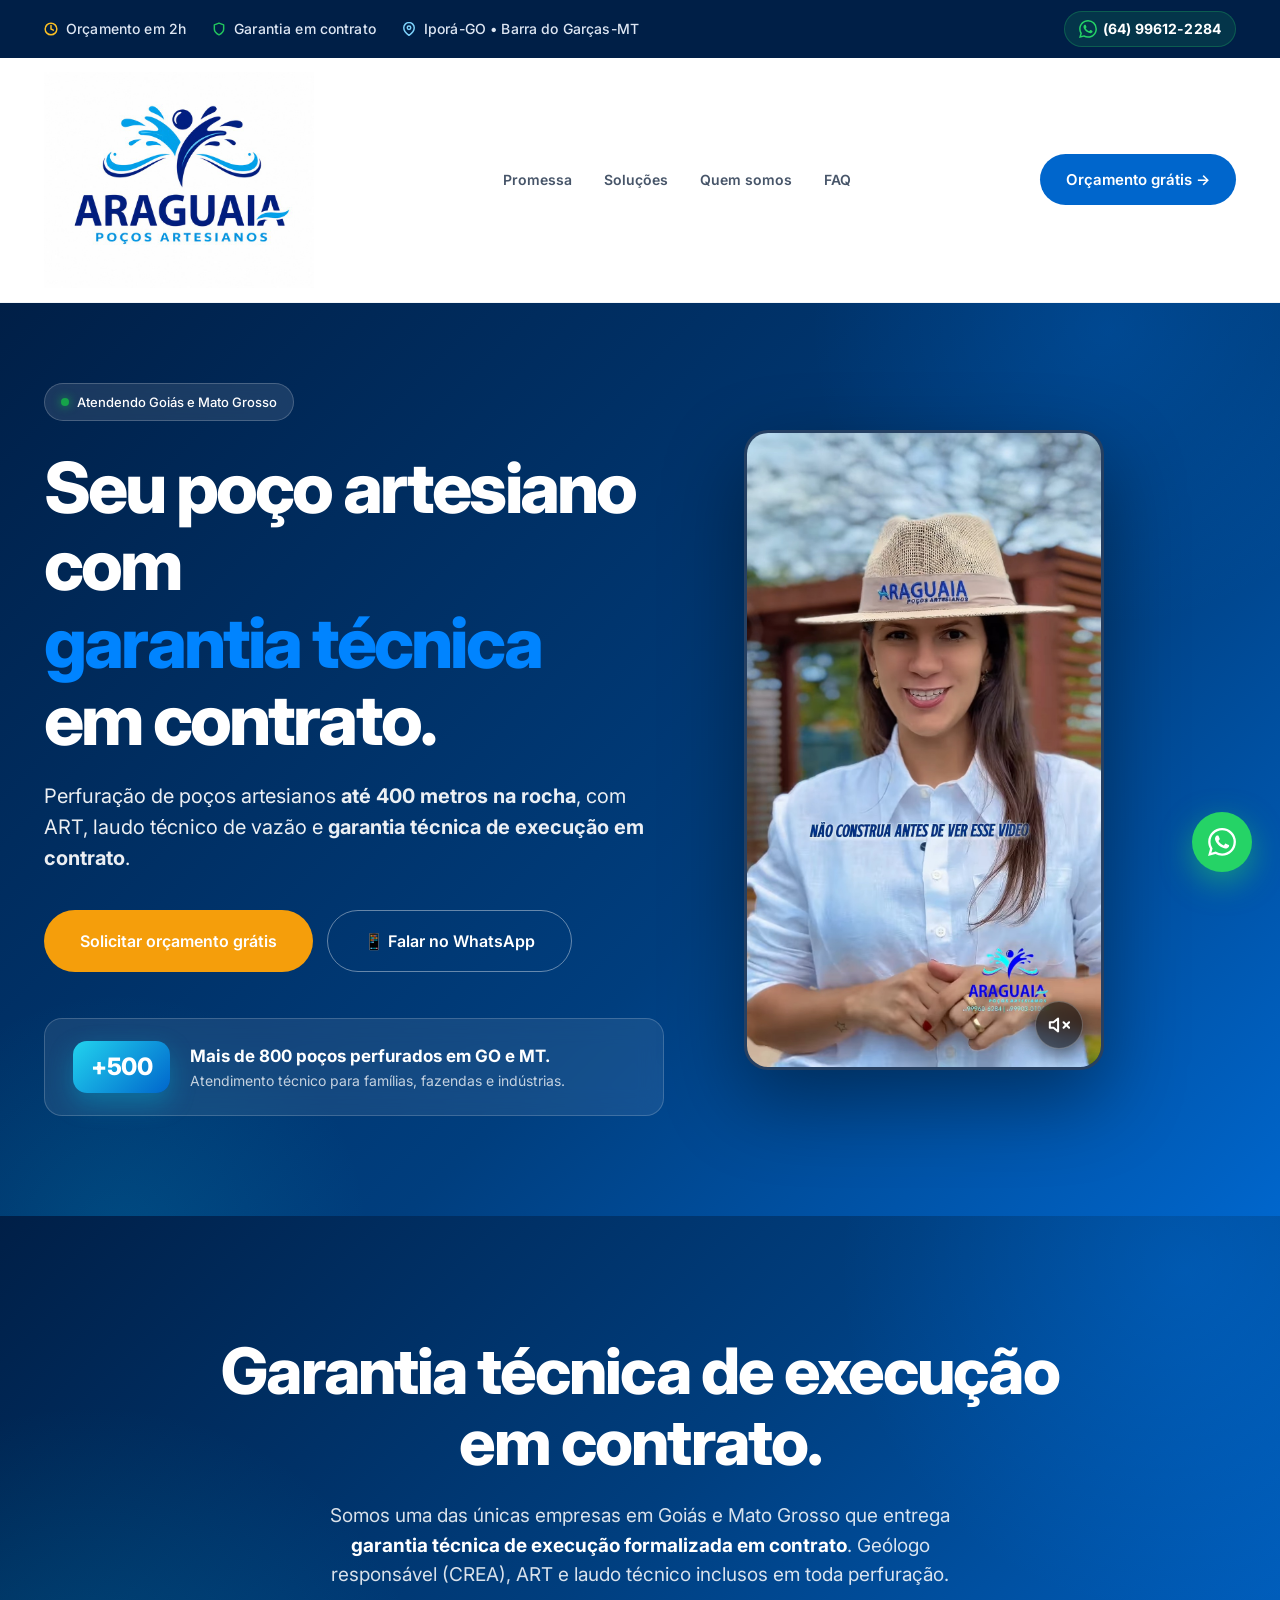
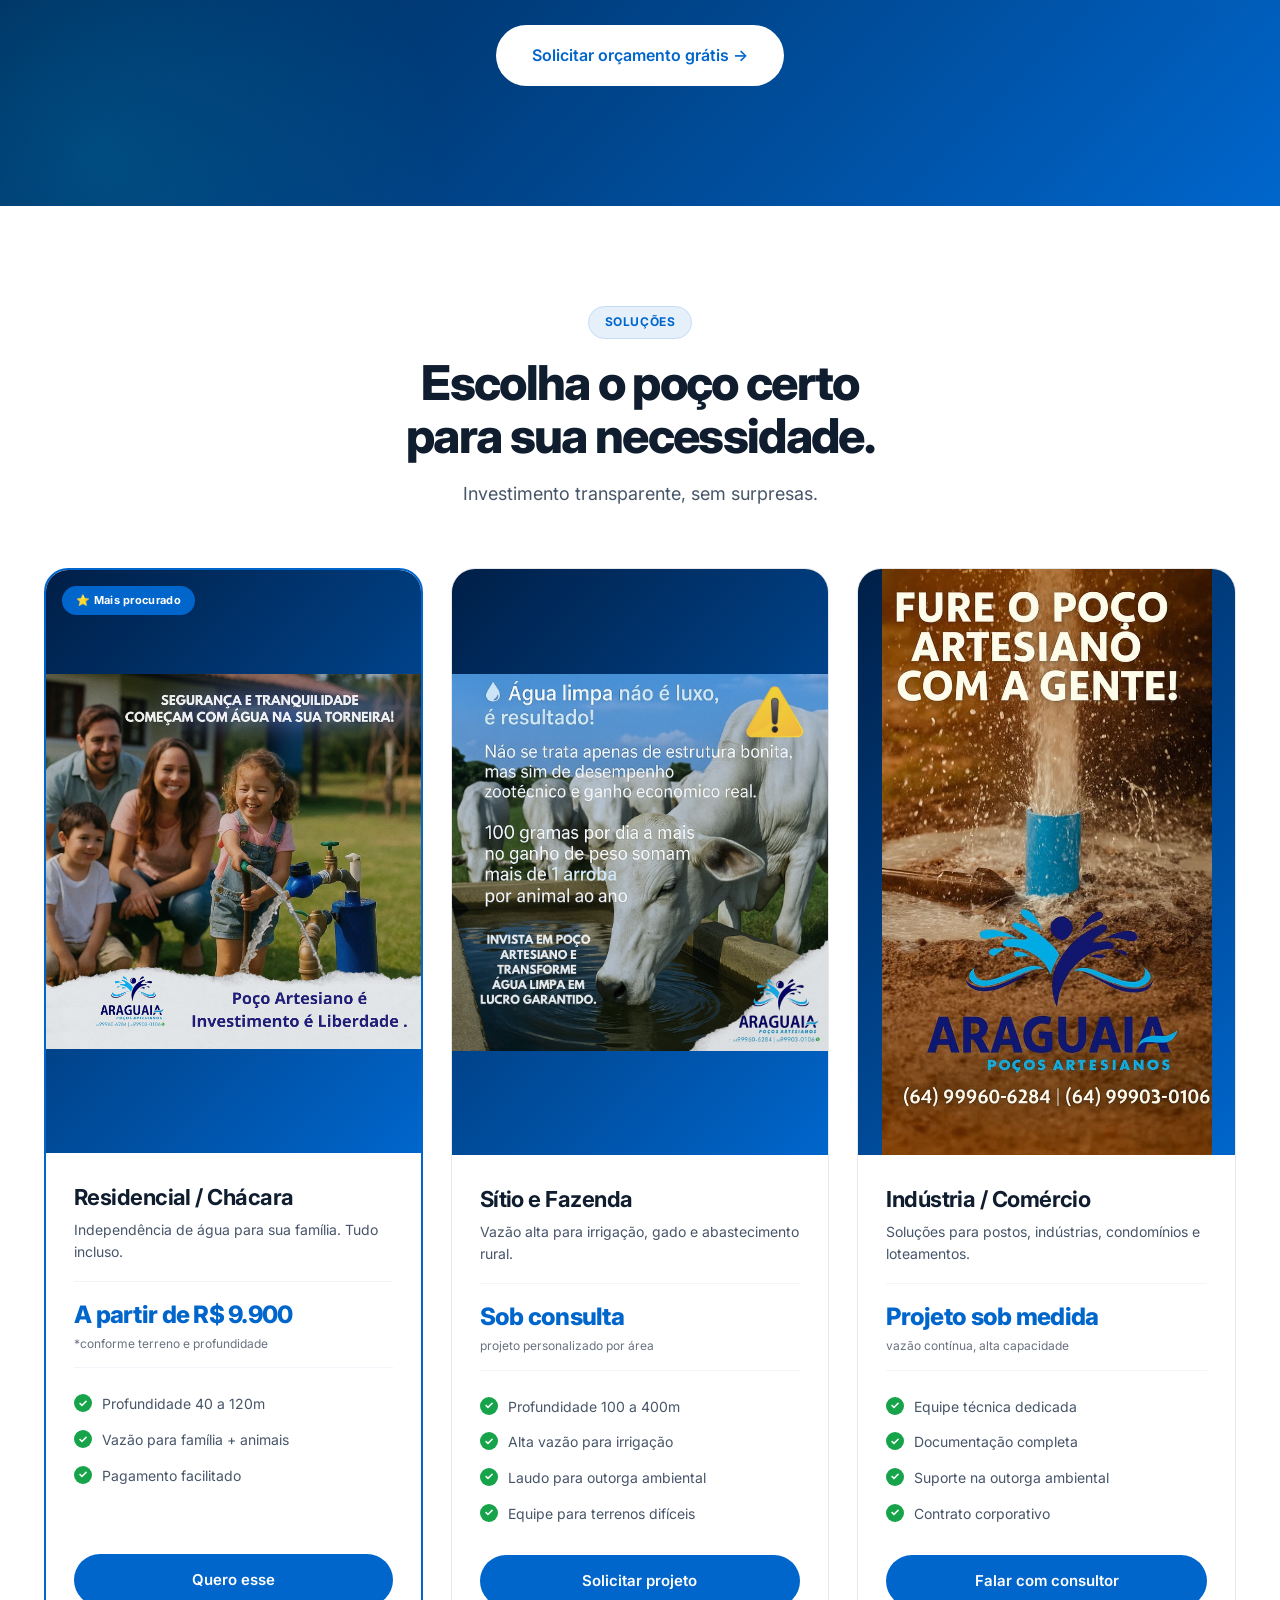
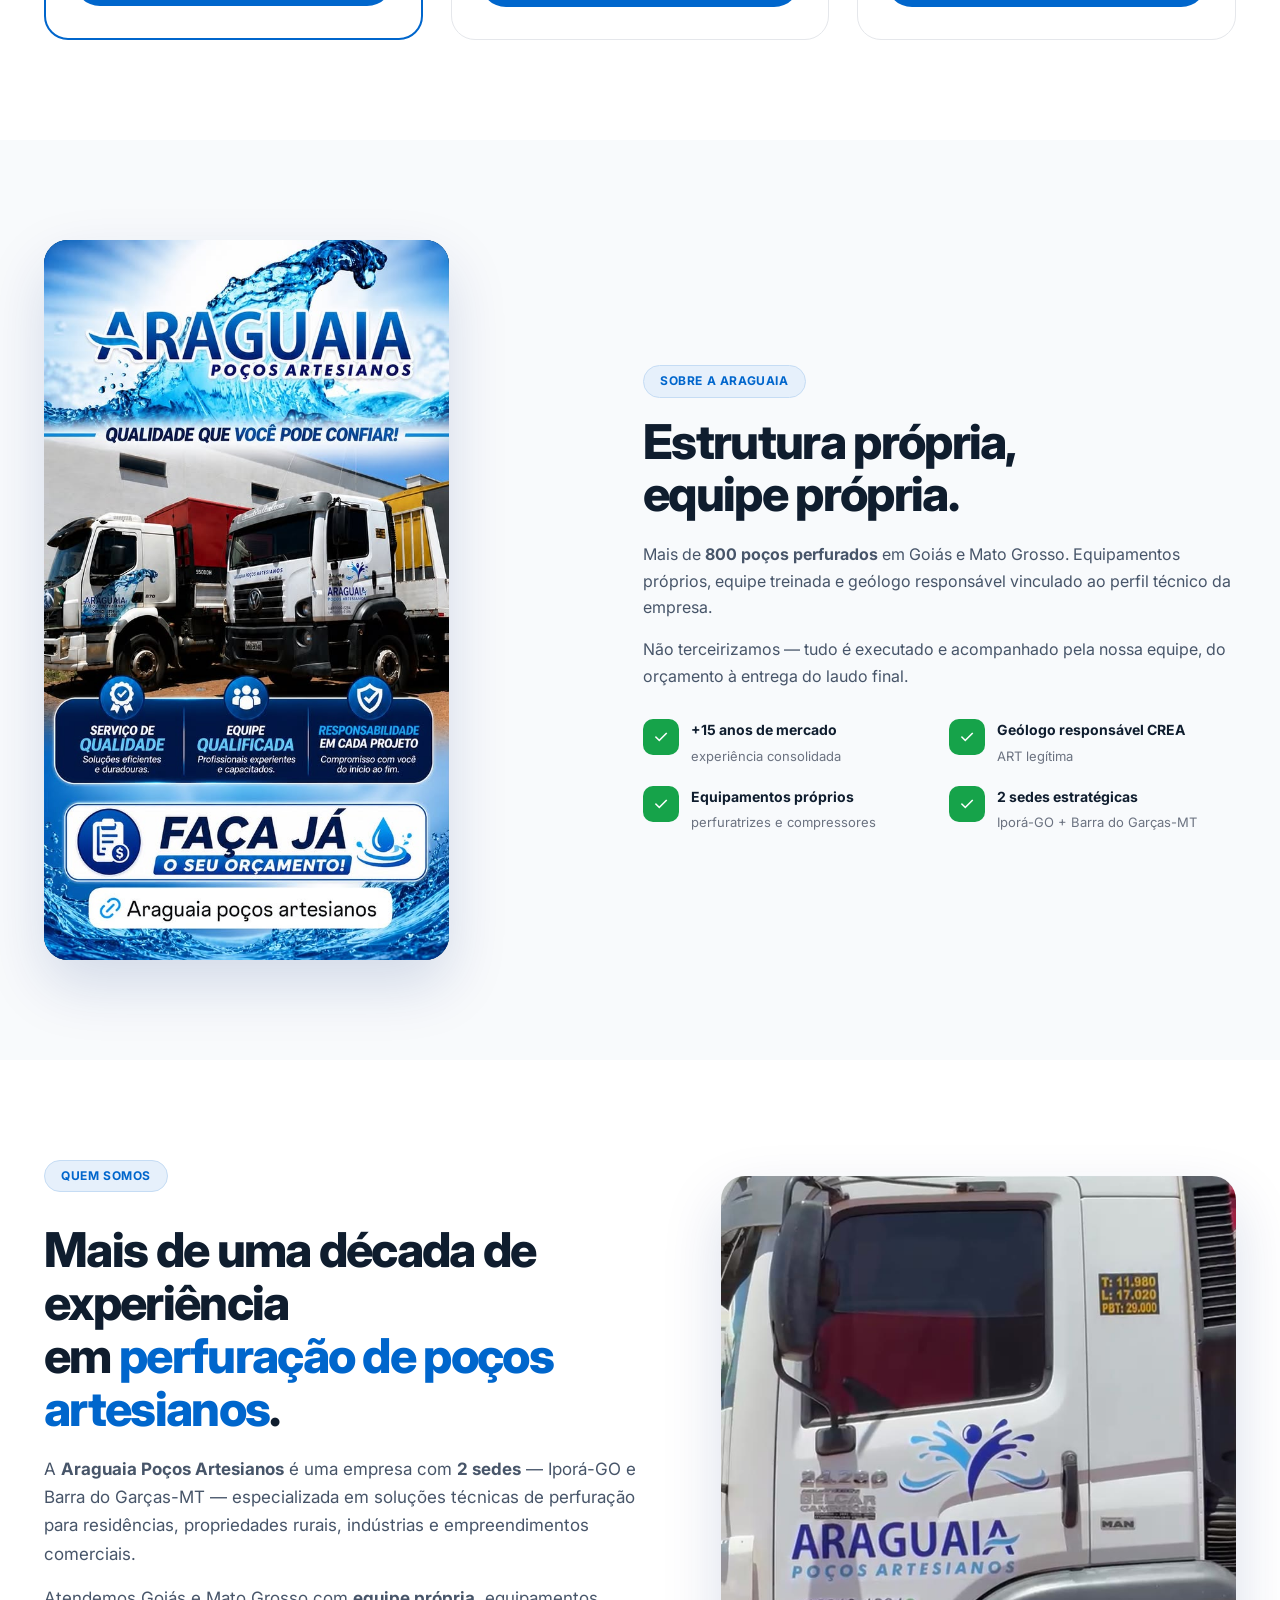
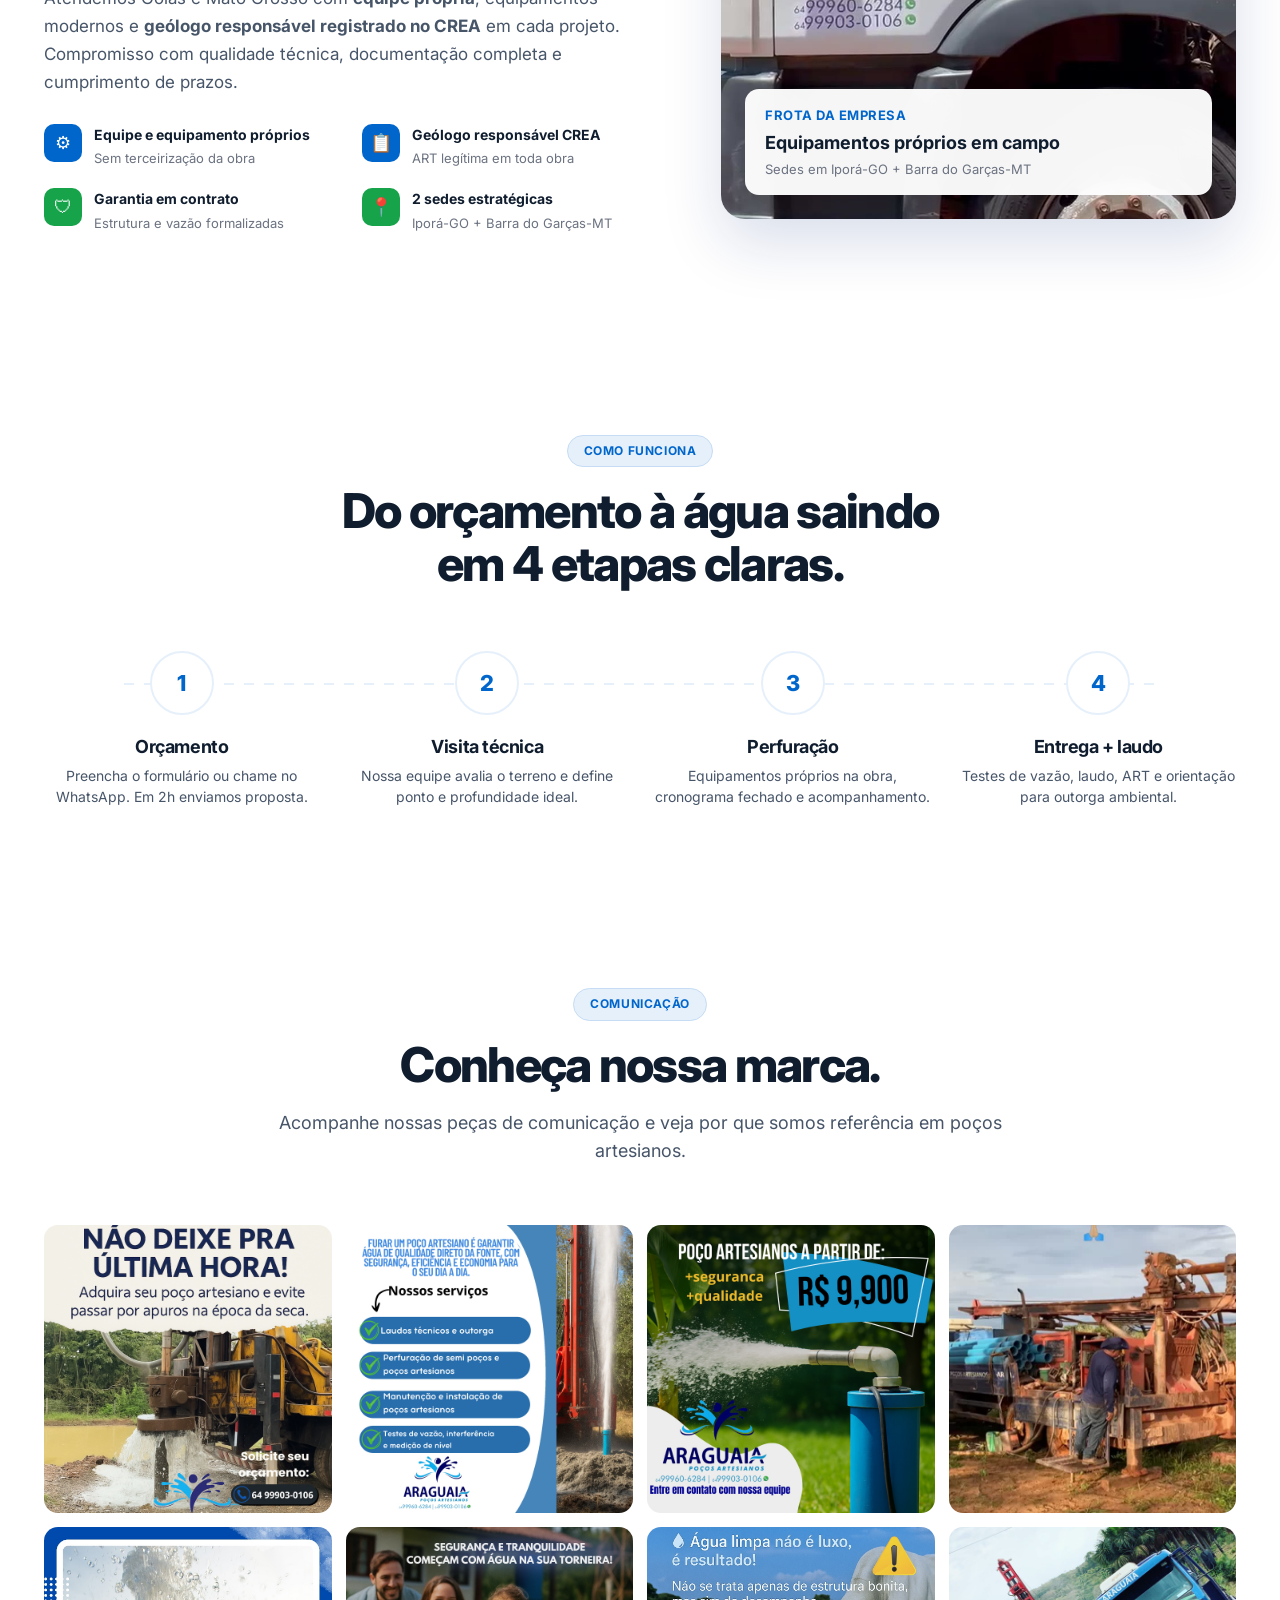
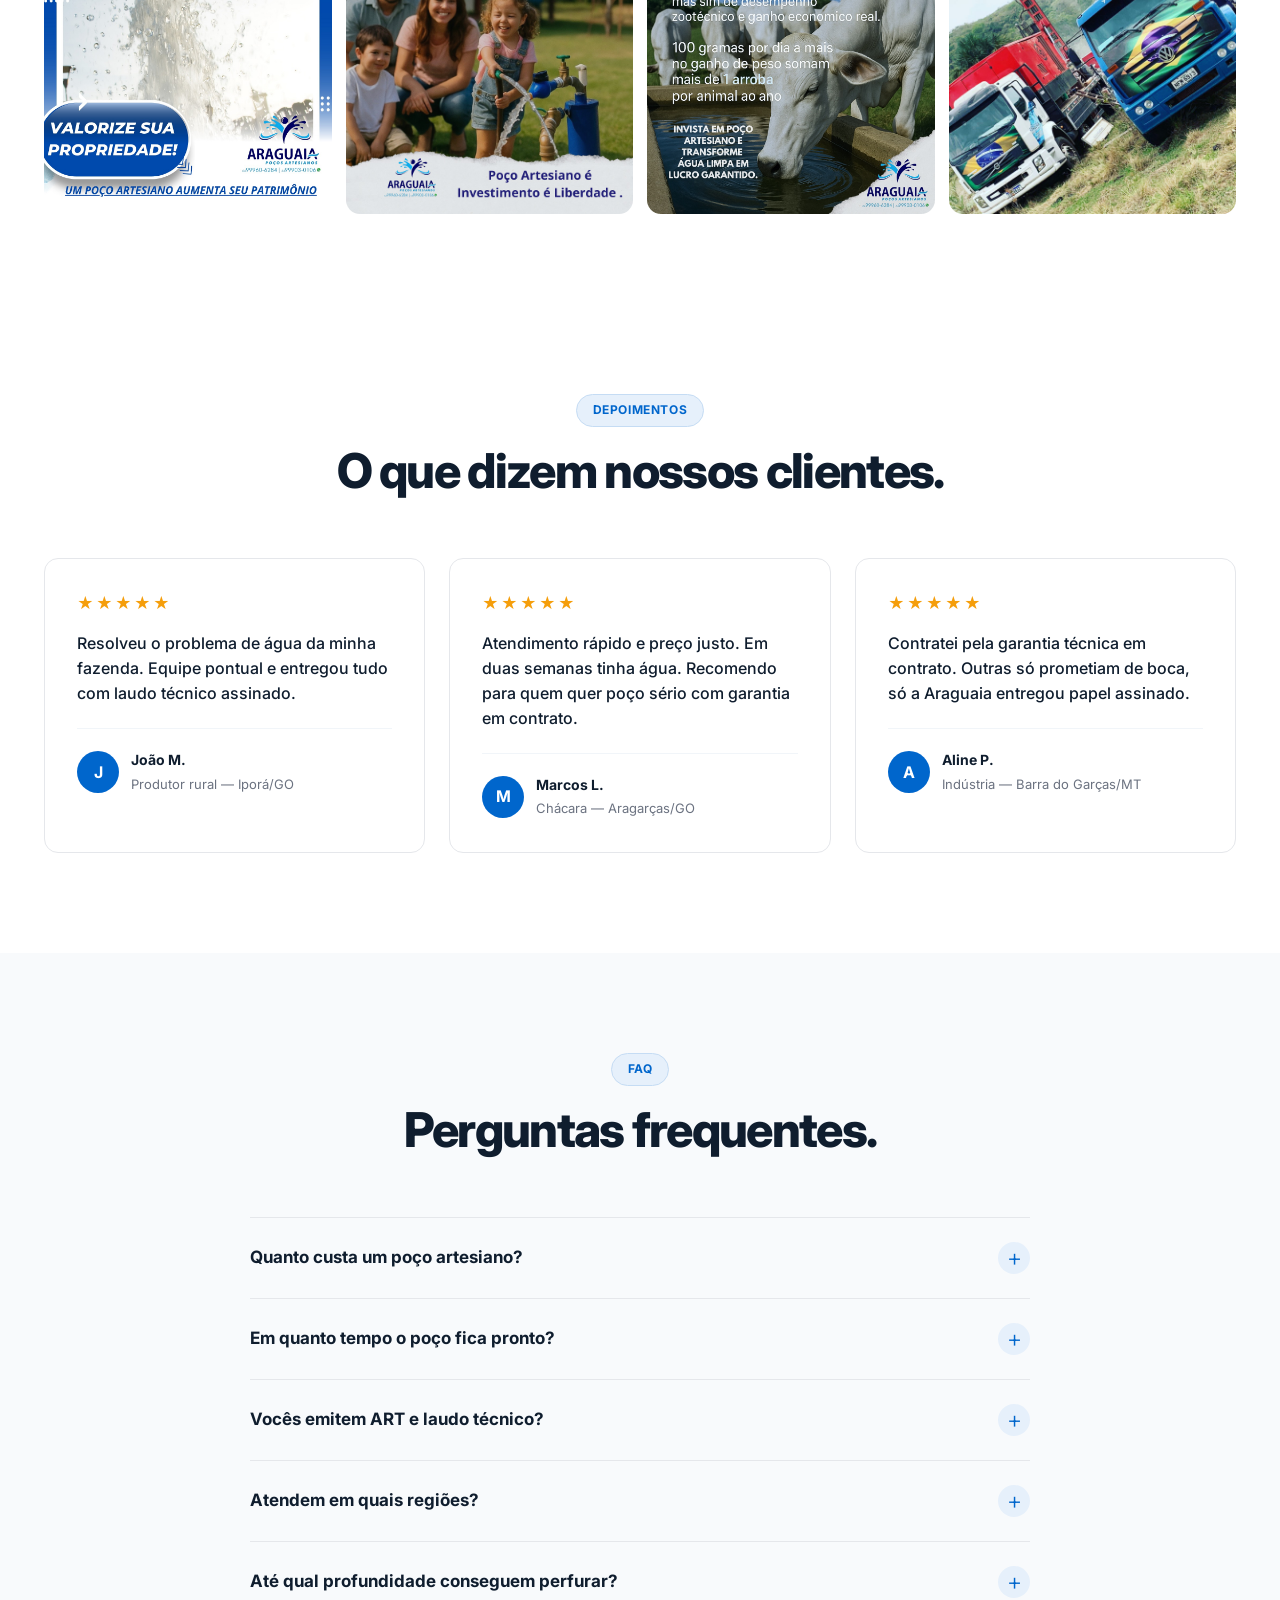
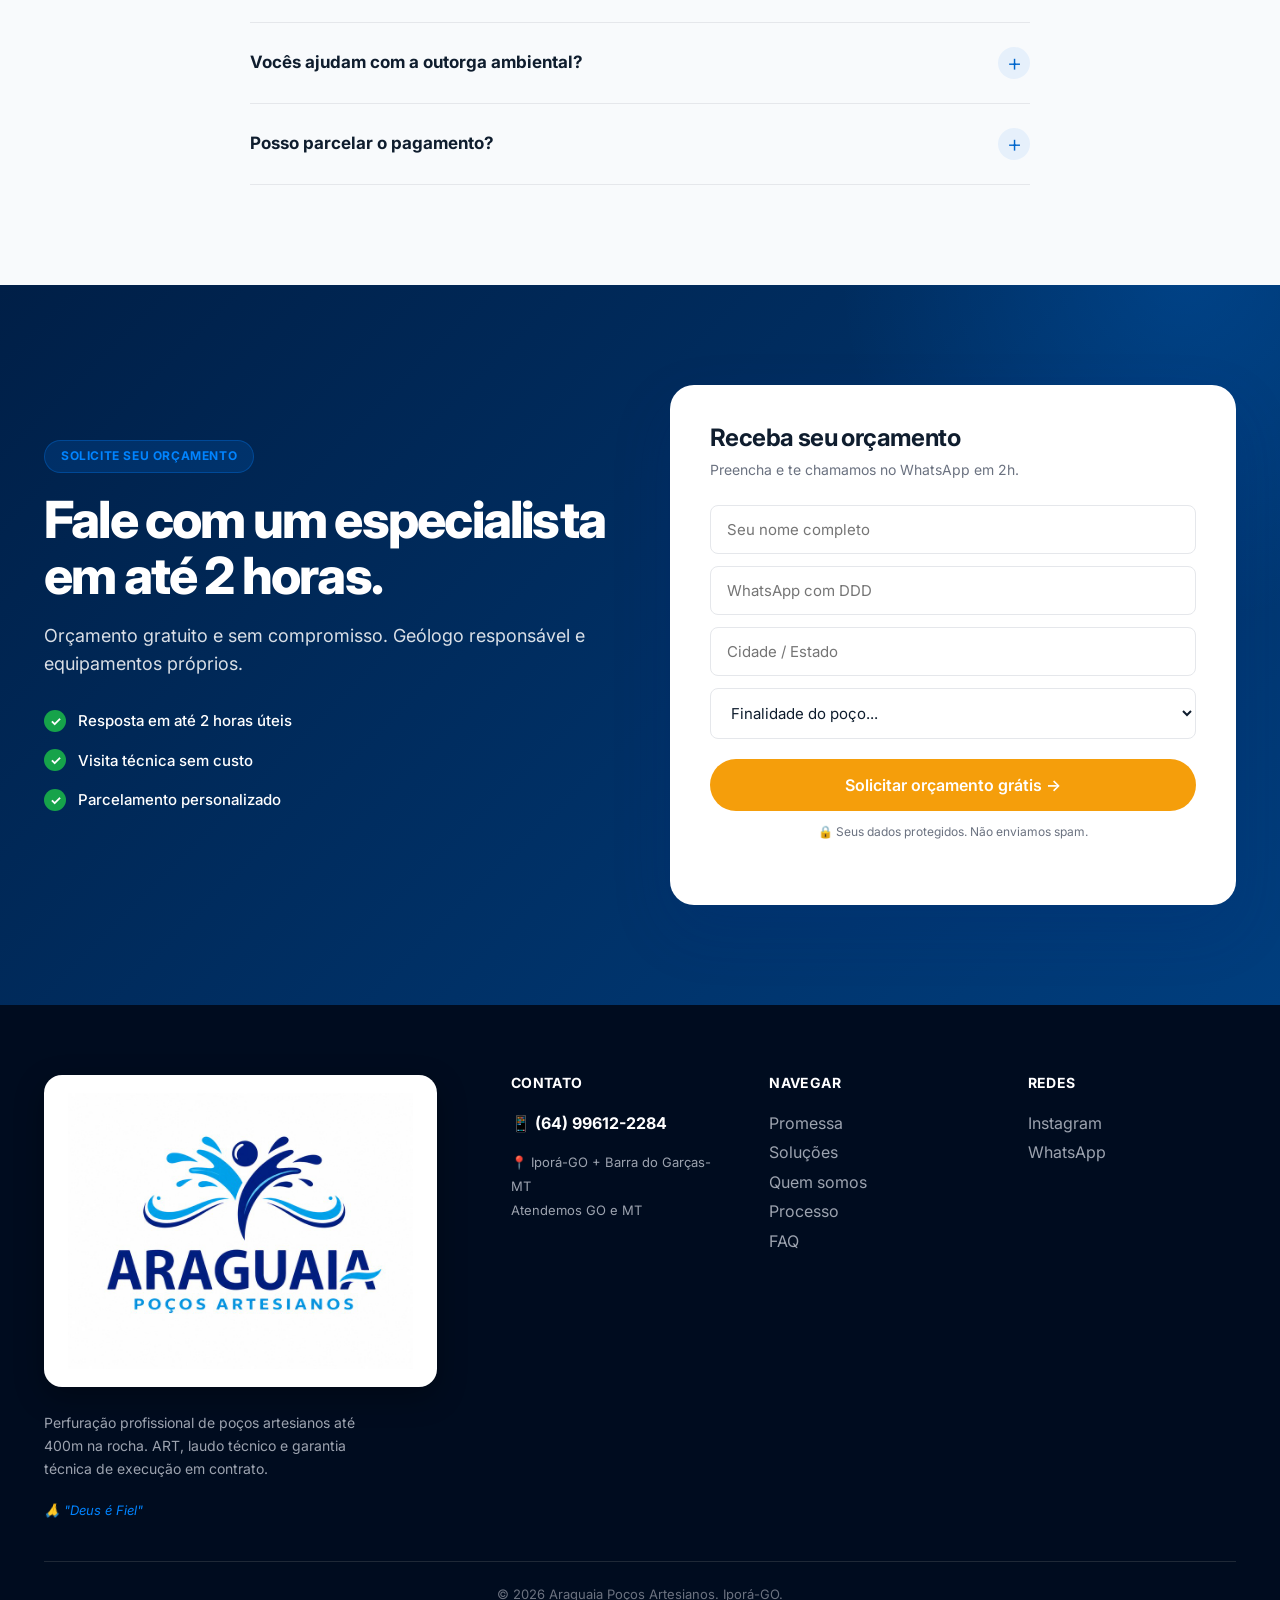
==== commit 6b0835e2: "feat(landing): WhatsApp aponta pro chip da IA (5564996122284); ligacao segue no numero humano Co-Aut" ====
--- a/index.html
+++ b/index.html
@@ -35,7 +35,7 @@
 <script>
 window.dataLayer = window.dataLayer || [];
 function gtag(){dataLayer.push(arguments);}
-gtag('js', new Date()); gtag('config', 'G-K658GHN5X1'); gtag('config', 'AW-9432540260');
+gtag('js', new Date()); gtag('config', 'G-K658GHN5X1'); gtag('config', 'AW-18195545175');
 </script>
 </head>
 <body>
@@ -49,9 +49,9 @@
       <span><svg width="14" height="14" viewBox="0 0 24 24" fill="none" stroke="currentColor" stroke-width="2.5" stroke-linecap="round" stroke-linejoin="round" style="color:#22c55e"><path d="M12 22s8-4 8-10V5l-8-3-8 3v7c0 6 8 10 8 10z"/></svg> Garantia em contrato</span>
       <span><svg width="14" height="14" viewBox="0 0 24 24" fill="none" stroke="currentColor" stroke-width="2.5" stroke-linecap="round" stroke-linejoin="round" style="color:#7dd3fc"><path d="M21 10c0 7-9 13-9 13s-9-6-9-13a9 9 0 0 1 18 0z"/><circle cx="12" cy="10" r="3"/></svg> Iporá-GO • Barra do Garças-MT</span>
     </div>
-    <a href="https://wa.me/message/VCMNJ7SGMDHQE1" target="_blank" rel="noopener" onclick="trackClick('topbar_wpp')">
+    <a href="https://wa.me/5564996122284" target="_blank" rel="noopener" onclick="trackClick('topbar_wpp')">
       <svg width="18" height="18" viewBox="0 0 24 24" fill="#25d366" style="vertical-align:-4px;margin-right:6px"><path d="M17.472 14.382c-.297-.149-1.758-.867-2.03-.967-.273-.099-.471-.148-.67.15-.197.297-.767.966-.94 1.164-.173.199-.347.223-.644.075-.297-.15-1.255-.463-2.39-1.475-.883-.788-1.48-1.761-1.653-2.059-.173-.297-.018-.458.13-.606.134-.133.298-.347.446-.52.149-.174.198-.298.298-.497.099-.198.05-.371-.025-.52-.075-.149-.669-1.612-.916-2.207-.242-.579-.487-.5-.669-.51-.173-.008-.371-.01-.57-.01-.198 0-.52.074-.792.372-.272.297-1.04 1.016-1.04 2.479 0 1.462 1.065 2.875 1.213 3.074.149.198 2.096 3.2 5.077 4.487.709.306 1.262.489 1.694.625.712.227 1.36.195 1.871.118.571-.085 1.758-.719 2.006-1.413.248-.694.248-1.289.173-1.413-.074-.124-.272-.198-.57-.347m-5.421 7.403h-.004a9.87 9.87 0 01-5.031-1.378l-.361-.214-3.741.982.998-3.648-.235-.374a9.86 9.86 0 01-1.51-5.26c.001-5.45 4.436-9.884 9.888-9.884 2.64 0 5.122 1.03 6.988 2.898a9.825 9.825 0 012.893 6.994c-.003 5.45-4.437 9.884-9.885 9.884m8.413-18.297A11.815 11.815 0 0012.05 0C5.495 0 .16 5.335.157 11.892c0 2.096.547 4.142 1.588 5.945L.057 24l6.305-1.654a11.882 11.882 0 005.683 1.448h.005c6.554 0 11.89-5.335 11.893-11.893a11.821 11.821 0 00-3.48-8.413"/></svg>
-      (64) 99960-6284
+      (64) 99612-2284
     </a>
   </div>
 </div>
@@ -83,7 +83,7 @@
         <p class="hero-lead">Perfuração de poços artesianos <strong>até 400 metros na rocha</strong>, com ART, laudo técnico de vazão e <strong>garantia técnica de execução em contrato</strong>.</p>
         <div class="hero-ctas">
           <a href="#cta" class="btn btn-laranja btn-lg" onclick="trackClick('hero_orc')">Solicitar orçamento grátis</a>
-          <a href="https://wa.me/message/VCMNJ7SGMDHQE1" class="btn btn-ghost btn-lg" target="_blank" rel="noopener" onclick="trackClick('hero_wpp')">📱 Falar no WhatsApp</a>
+          <a href="https://wa.me/5564996122284" class="btn btn-ghost btn-lg" target="_blank" rel="noopener" onclick="trackClick('hero_wpp')">📱 Falar no WhatsApp</a>
         </div>
         <div style="margin-top:36px;background:rgba(255,255,255,.08);backdrop-filter:blur(12px);border:1px solid rgba(255,255,255,.18);border-radius:18px;padding:22px 28px;display:flex;align-items:center;gap:20px;max-width:620px">
           <div style="background:linear-gradient(135deg,#22d3ee 0%,#0066cc 100%);color:#fff;font-size:24px;font-weight:800;padding:14px 18px;border-radius:14px;letter-spacing:-.02em;line-height:1;flex-shrink:0;box-shadow:0 10px 24px rgba(0,184,217,.35)">+500</div>
@@ -353,8 +353,7 @@
       <div class="foot-col">
         <h4>Contato</h4>
         <div class="foot-tels">
-          <a href="https://wa.me/message/VCMNJ7SGMDHQE1" target="_blank" rel="noopener">📱 (64) 99960-6284</a>
-          <a href="https://wa.me/5564999030106" target="_blank" rel="noopener">📱 (64) 99903-0106</a>
+          <a href="https://wa.me/5564996122284" target="_blank" rel="noopener">📱 (64) 99612-2284</a>
         </div>
         <p style="margin-top:12px;font-size:13px">📍 Iporá-GO + Barra do Garças-MT<br>Atendemos GO e MT</p>
       </div>
@@ -364,19 +363,19 @@
       </div>
       <div class="foot-col">
         <h4>Redes</h4>
-        <p><a href="https://www.instagram.com/araguaia_pocos_artesianos" target="_blank" rel="noopener">Instagram</a><br><a href="https://wa.me/message/VCMNJ7SGMDHQE1" target="_blank" rel="noopener">WhatsApp</a></p>
+        <p><a href="https://www.instagram.com/araguaia_pocos_artesianos" target="_blank" rel="noopener">Instagram</a><br><a href="https://wa.me/5564996122284" target="_blank" rel="noopener">WhatsApp</a></p>
       </div>
     </div>
     <div class="foot-bot">© <span id="ano"></span> Araguaia Poços Artesianos. Iporá-GO.</div>
   </div>
 </footer>
 
-<a href="https://wa.me/message/VCMNJ7SGMDHQE1" class="wa-float" target="_blank" rel="noopener" onclick="trackClick('wa_float')" aria-label="WhatsApp">
+<a href="https://wa.me/5564996122284" class="wa-float" target="_blank" rel="noopener" onclick="trackClick('wa_float')" aria-label="WhatsApp">
   <svg width="28" height="28" viewBox="0 0 24 24" fill="currentColor"><path d="M17.472 14.382c-.297-.149-1.758-.867-2.03-.967-.273-.099-.471-.148-.67.15-.197.297-.767.966-.94 1.164-.173.199-.347.223-.644.075-.297-.15-1.255-.463-2.39-1.475-.883-.788-1.48-1.761-1.653-2.059-.173-.297-.018-.458.13-.606.134-.133.298-.347.446-.52.149-.174.198-.298.298-.497.099-.198.05-.371-.025-.52-.075-.149-.669-1.612-.916-2.207-.242-.579-.487-.5-.669-.51-.173-.008-.371-.01-.57-.01-.198 0-.52.074-.792.372-.272.297-1.04 1.016-1.04 2.479 0 1.462 1.065 2.875 1.213 3.074.149.198 2.096 3.2 5.077 4.487.709.306 1.262.489 1.694.625.712.227 1.36.195 1.871.118.571-.085 1.758-.719 2.006-1.413.248-.694.248-1.289.173-1.413-.074-.124-.272-.198-.57-.347m-5.421 7.403h-.004a9.87 9.87 0 01-5.031-1.378l-.361-.214-3.741.982.998-3.648-.235-.374a9.86 9.86 0 01-1.51-5.26c.001-5.45 4.436-9.884 9.888-9.884 2.64 0 5.122 1.03 6.988 2.898a9.825 9.825 0 012.893 6.994c-.003 5.45-4.437 9.884-9.885 9.884m8.413-18.297A11.815 11.815 0 0012.05 0C5.495 0 .16 5.335.157 11.892c0 2.096.547 4.142 1.588 5.945L.057 24l6.305-1.654a11.882 11.882 0 005.683 1.448h.005c6.554 0 11.89-5.335 11.893-11.893a11.821 11.821 0 00-3.48-8.413"/></svg>
 </a>
 
 <div class="mobile-bar">
-  <a href="https://wa.me/message/VCMNJ7SGMDHQE1" class="m-wpp" target="_blank" rel="noopener" onclick="trackClick('mob_wpp')">📱 WhatsApp</a>
+  <a href="https://wa.me/5564996122284" class="m-wpp" target="_blank" rel="noopener" onclick="trackClick('mob_wpp')">📱 WhatsApp</a>
   <a href="#cta" class="m-orc" onclick="trackClick('mob_orc')">Orçamento grátis</a>
 </div>
 
